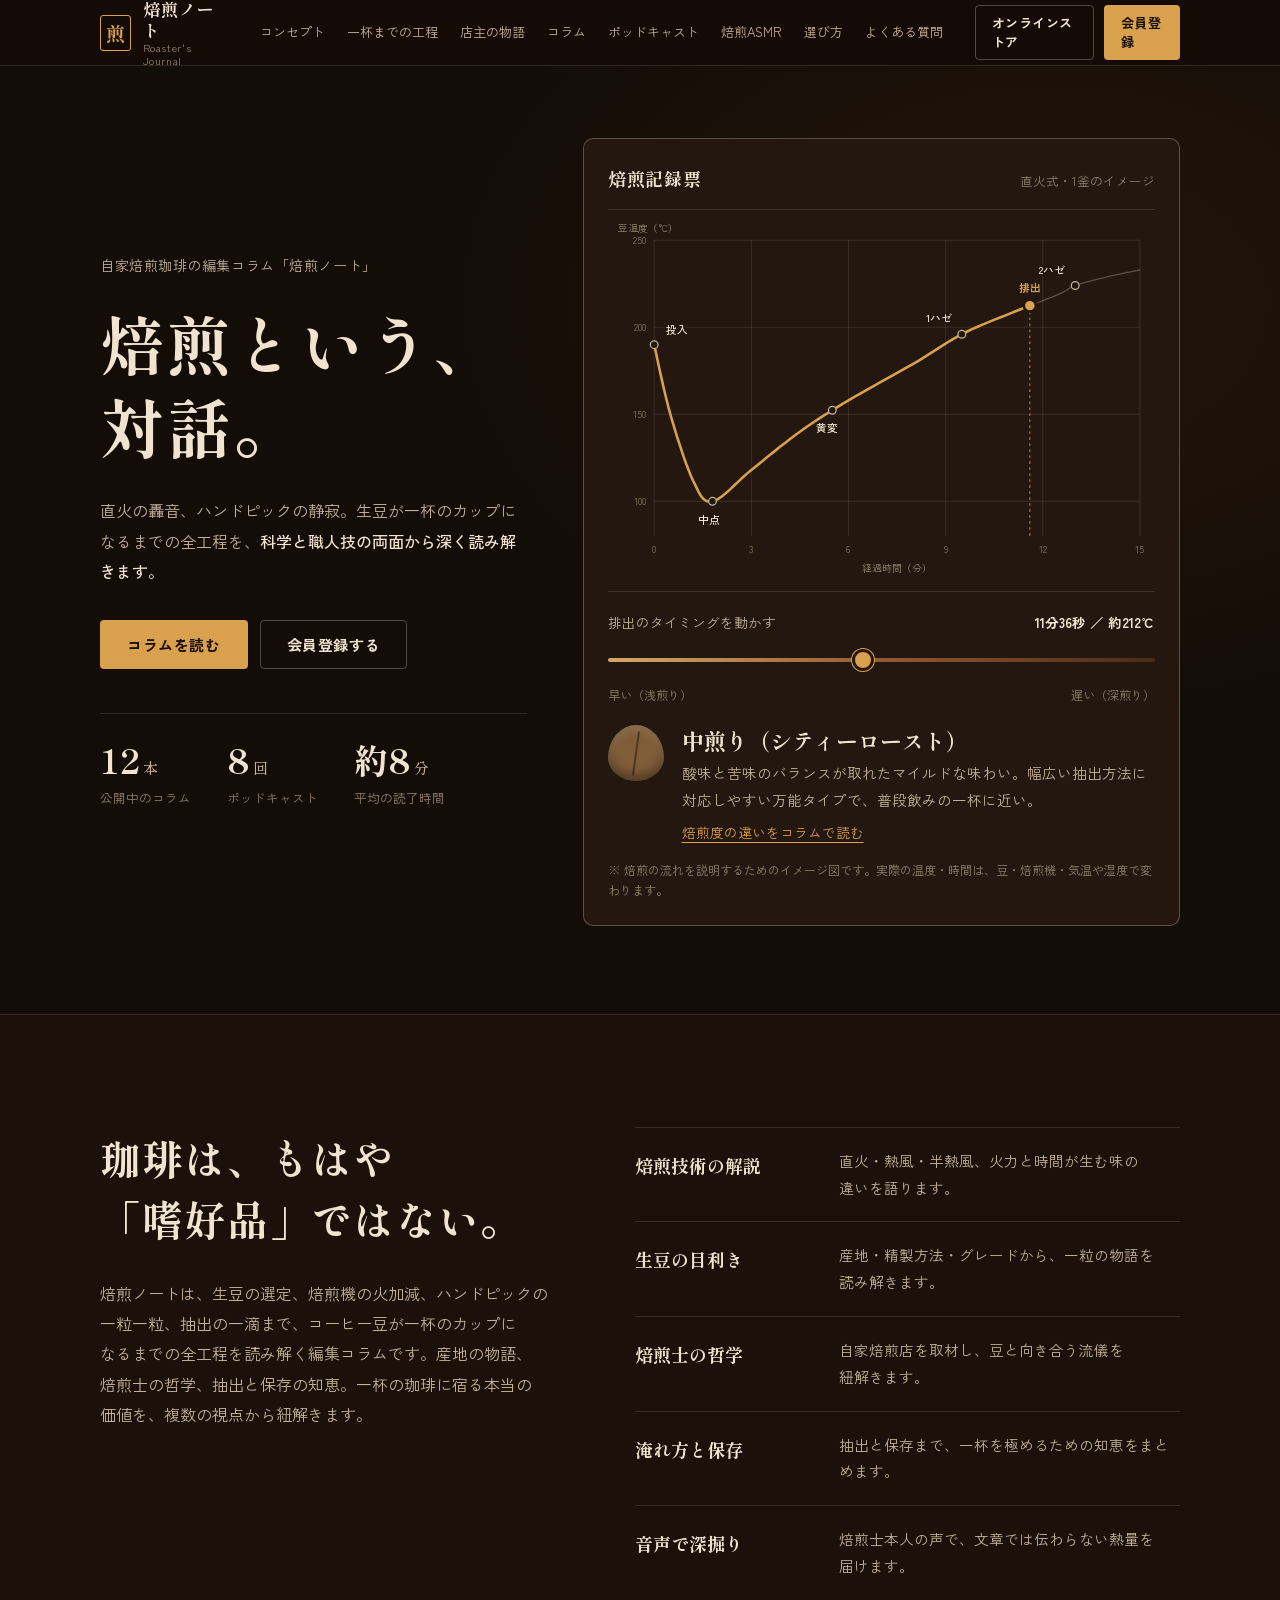
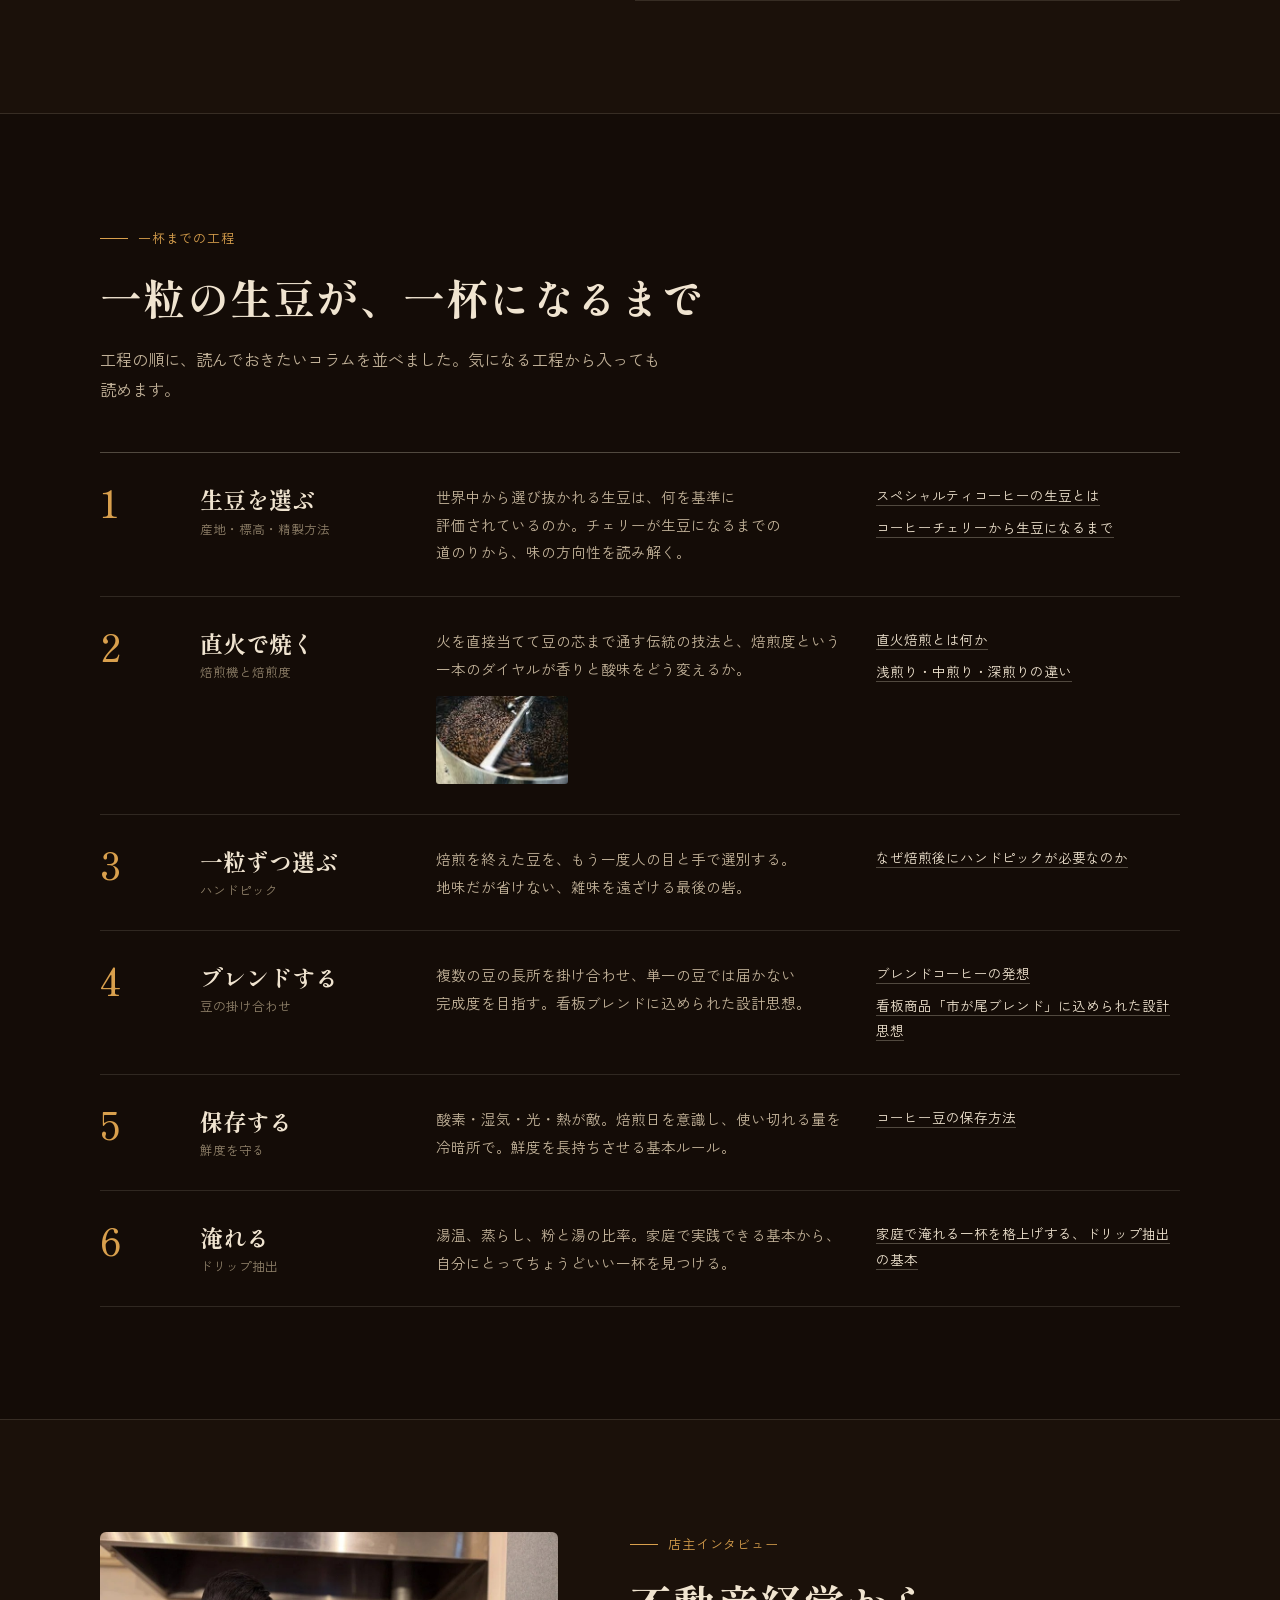
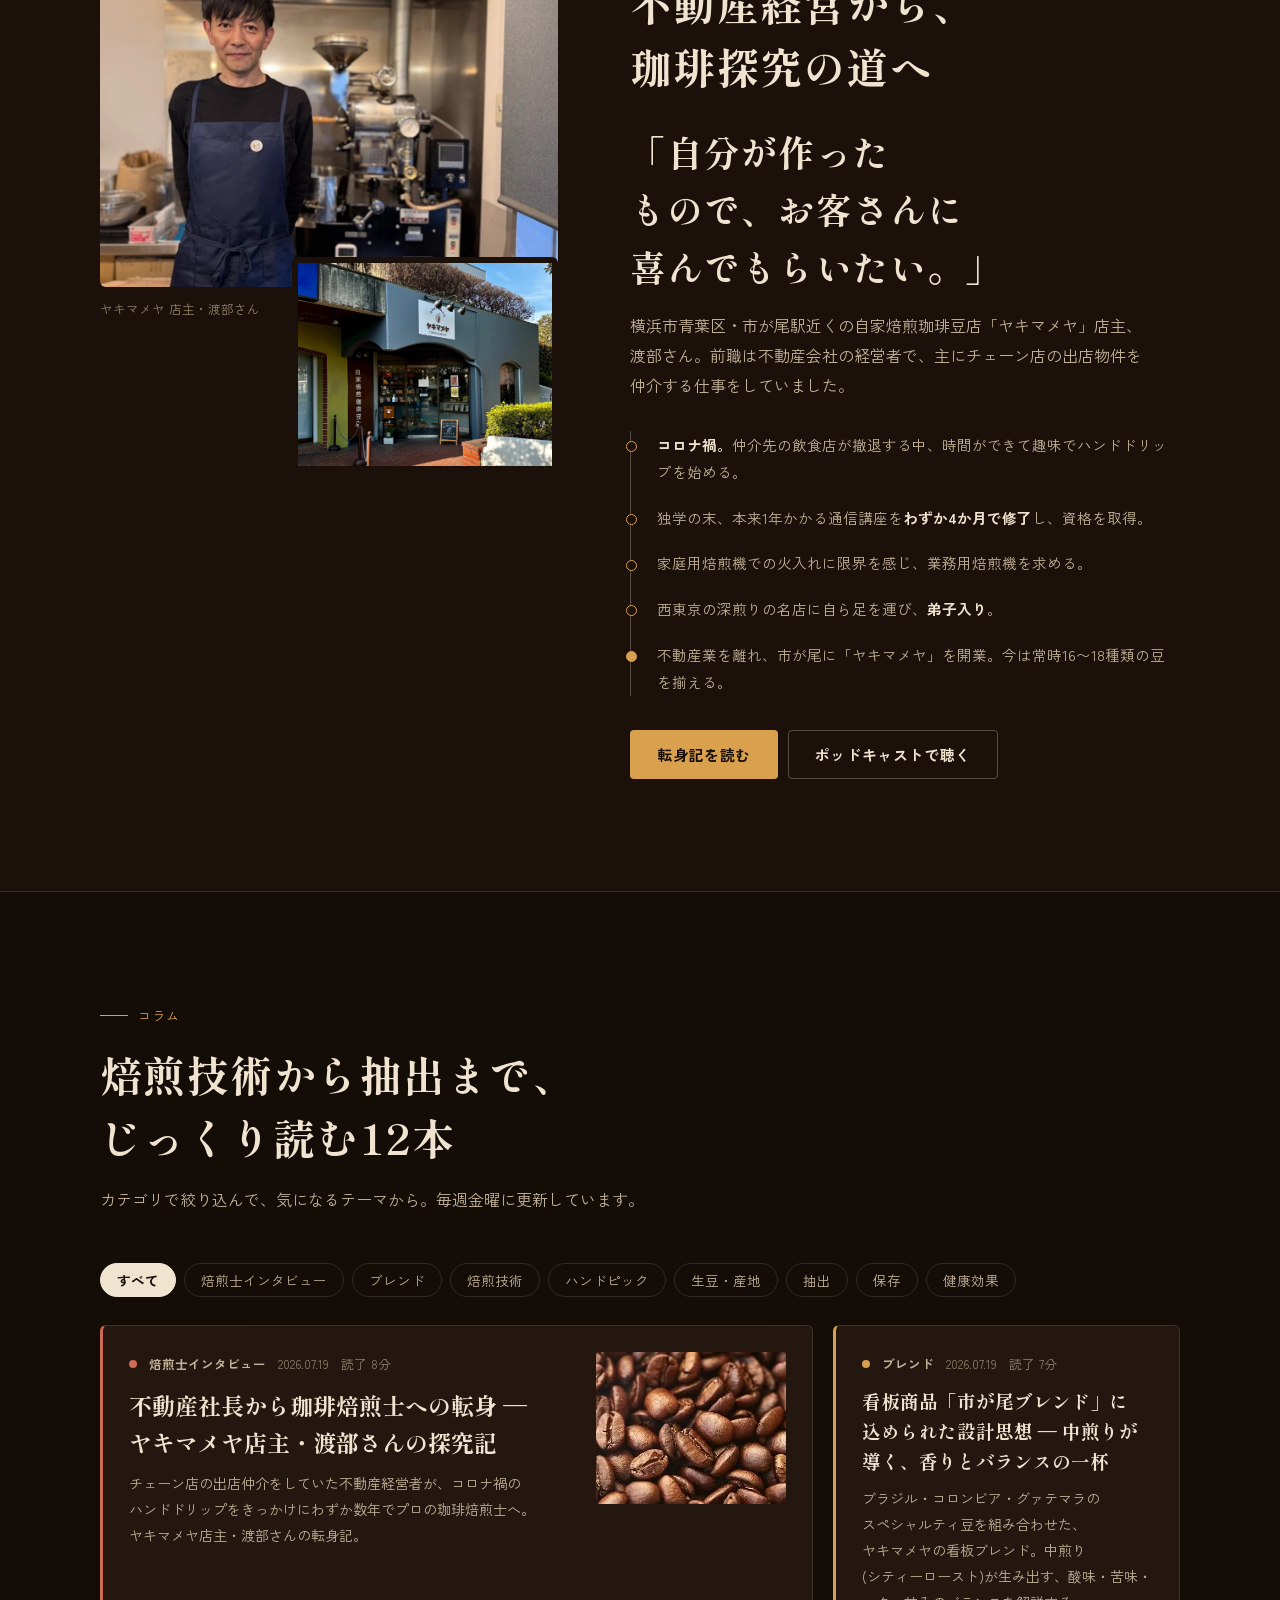
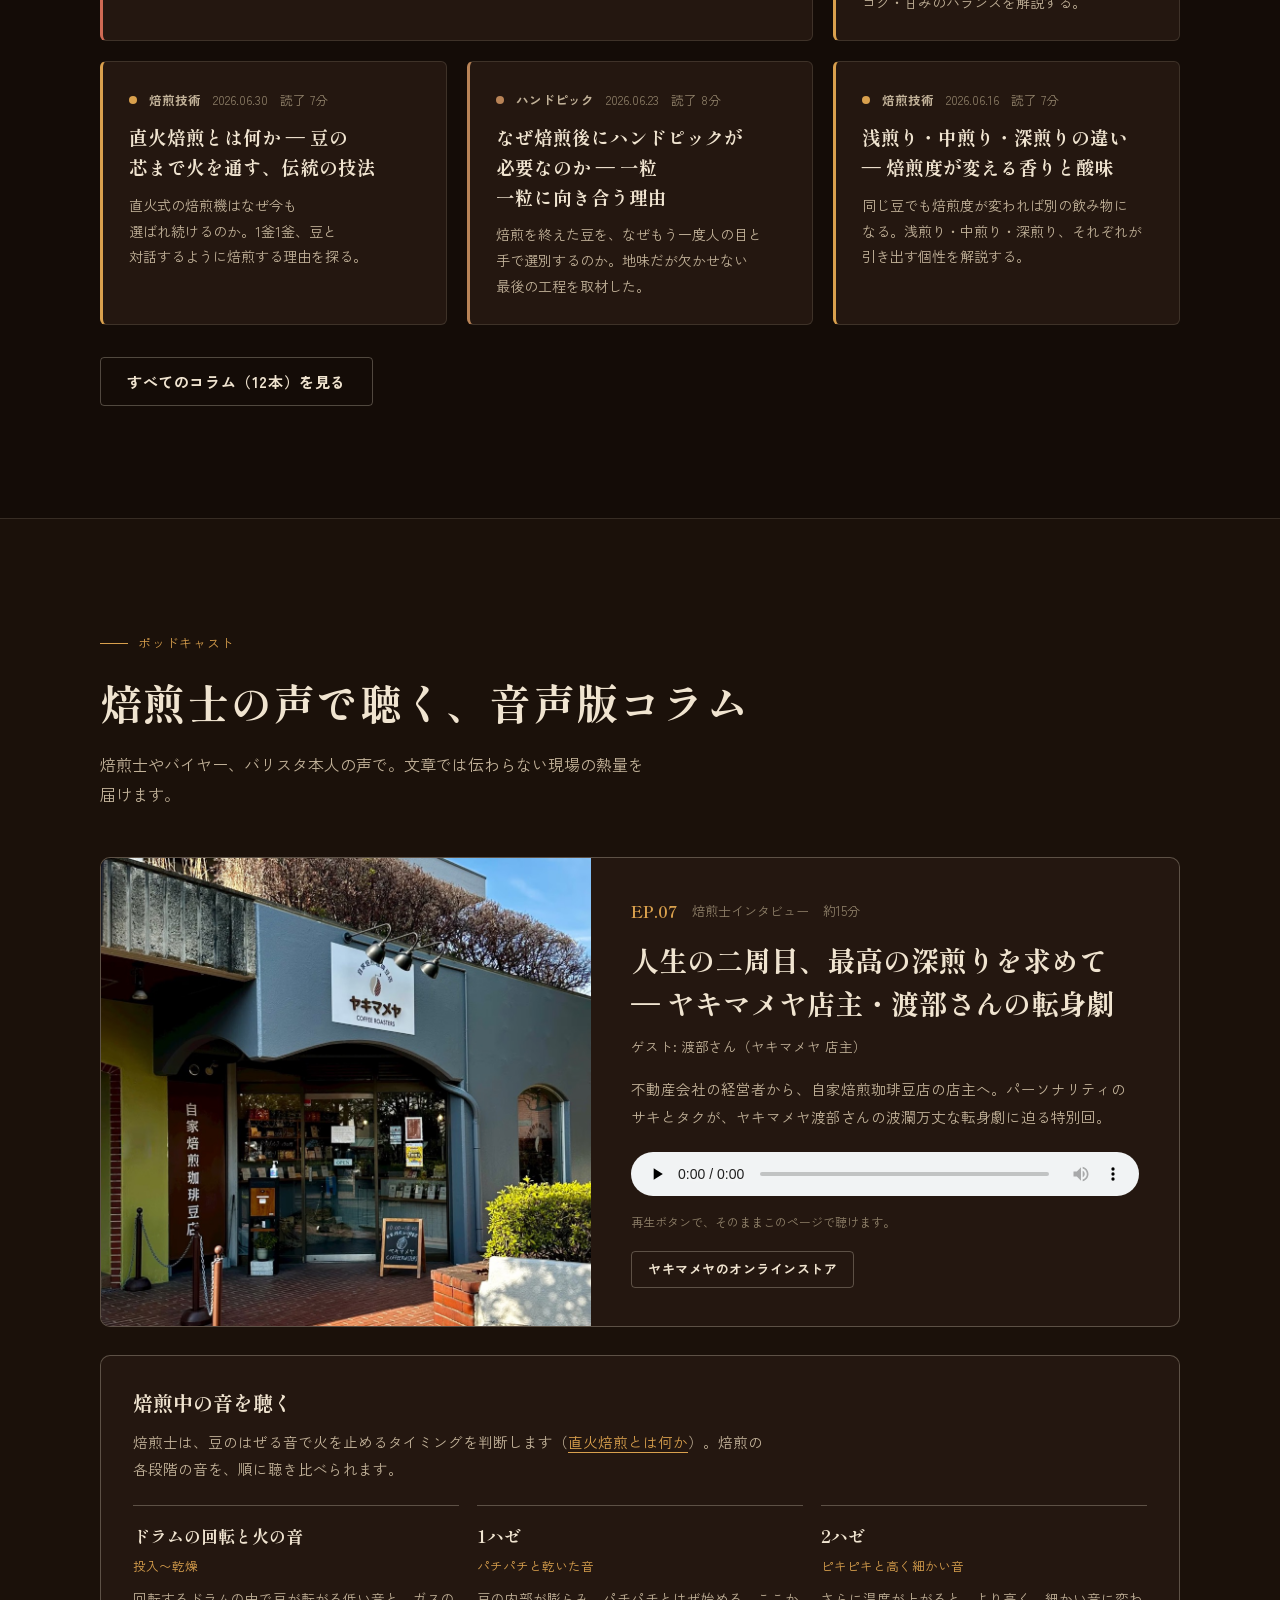
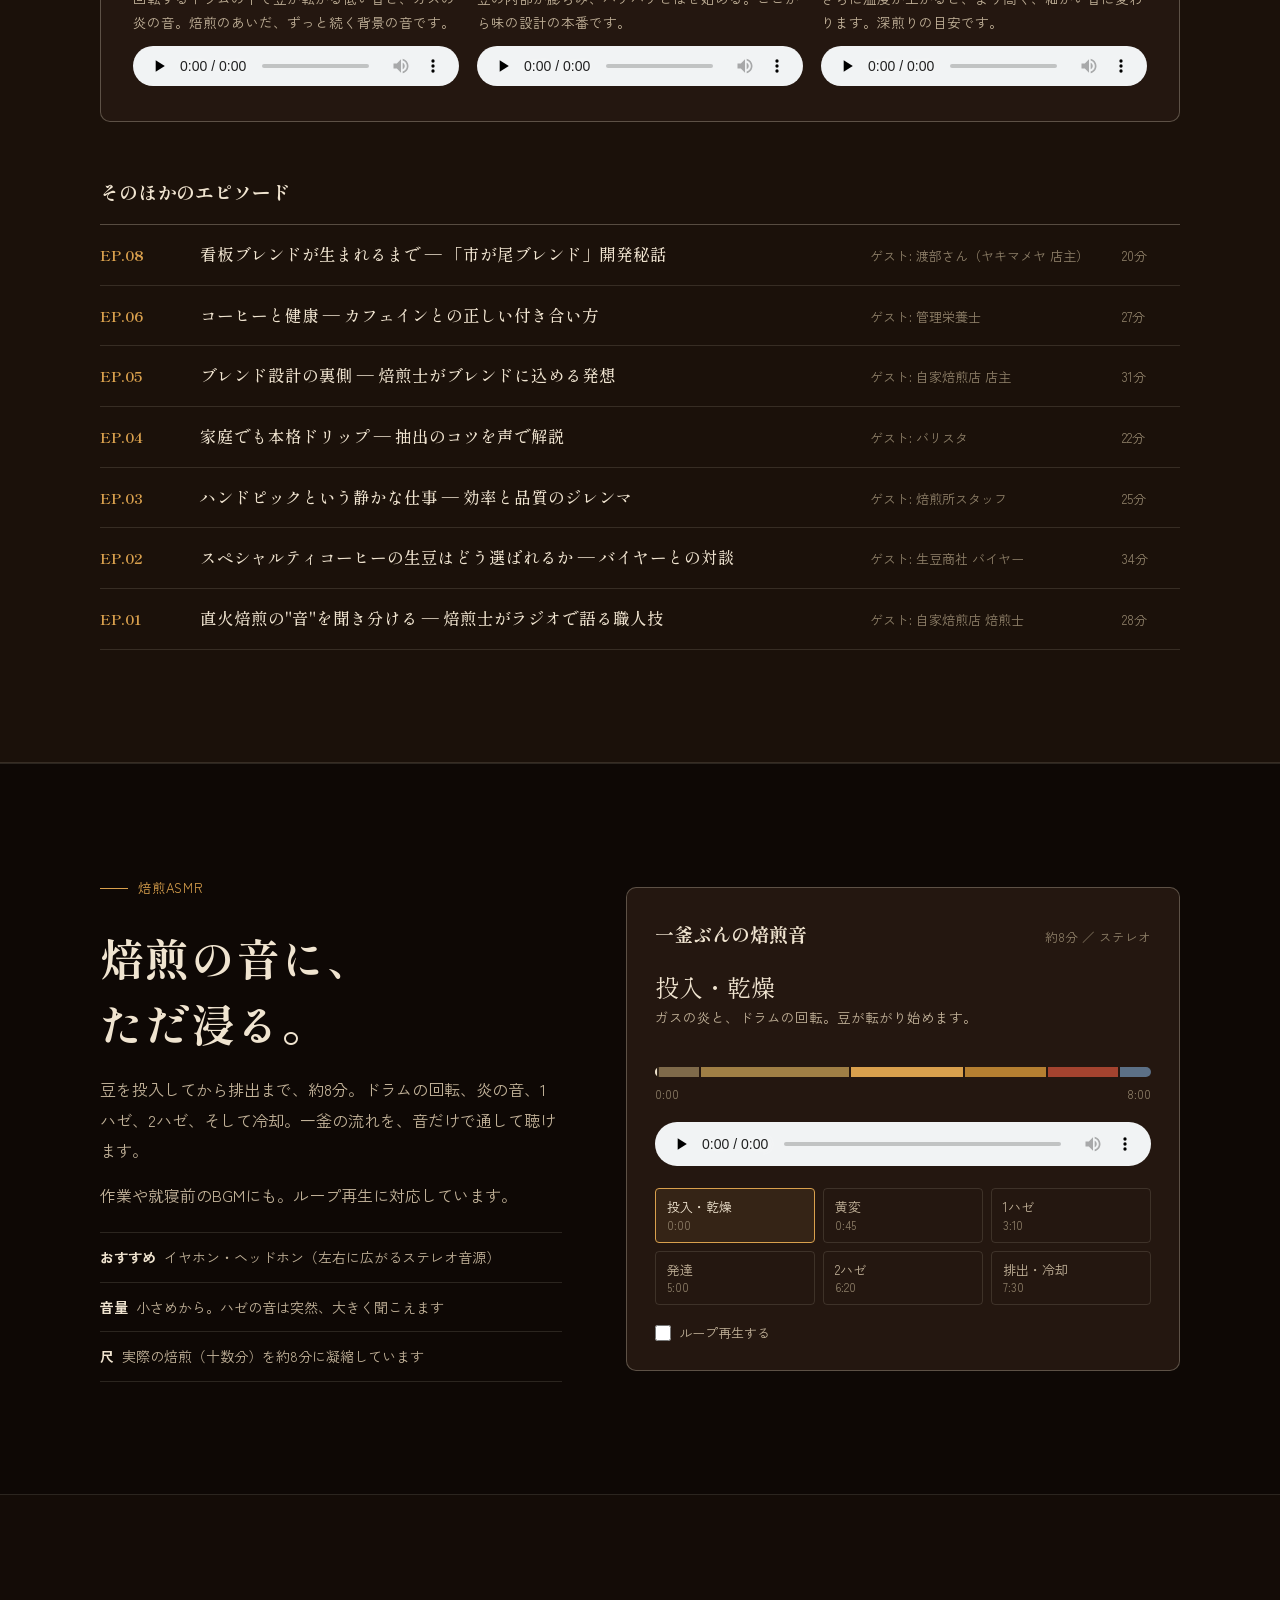
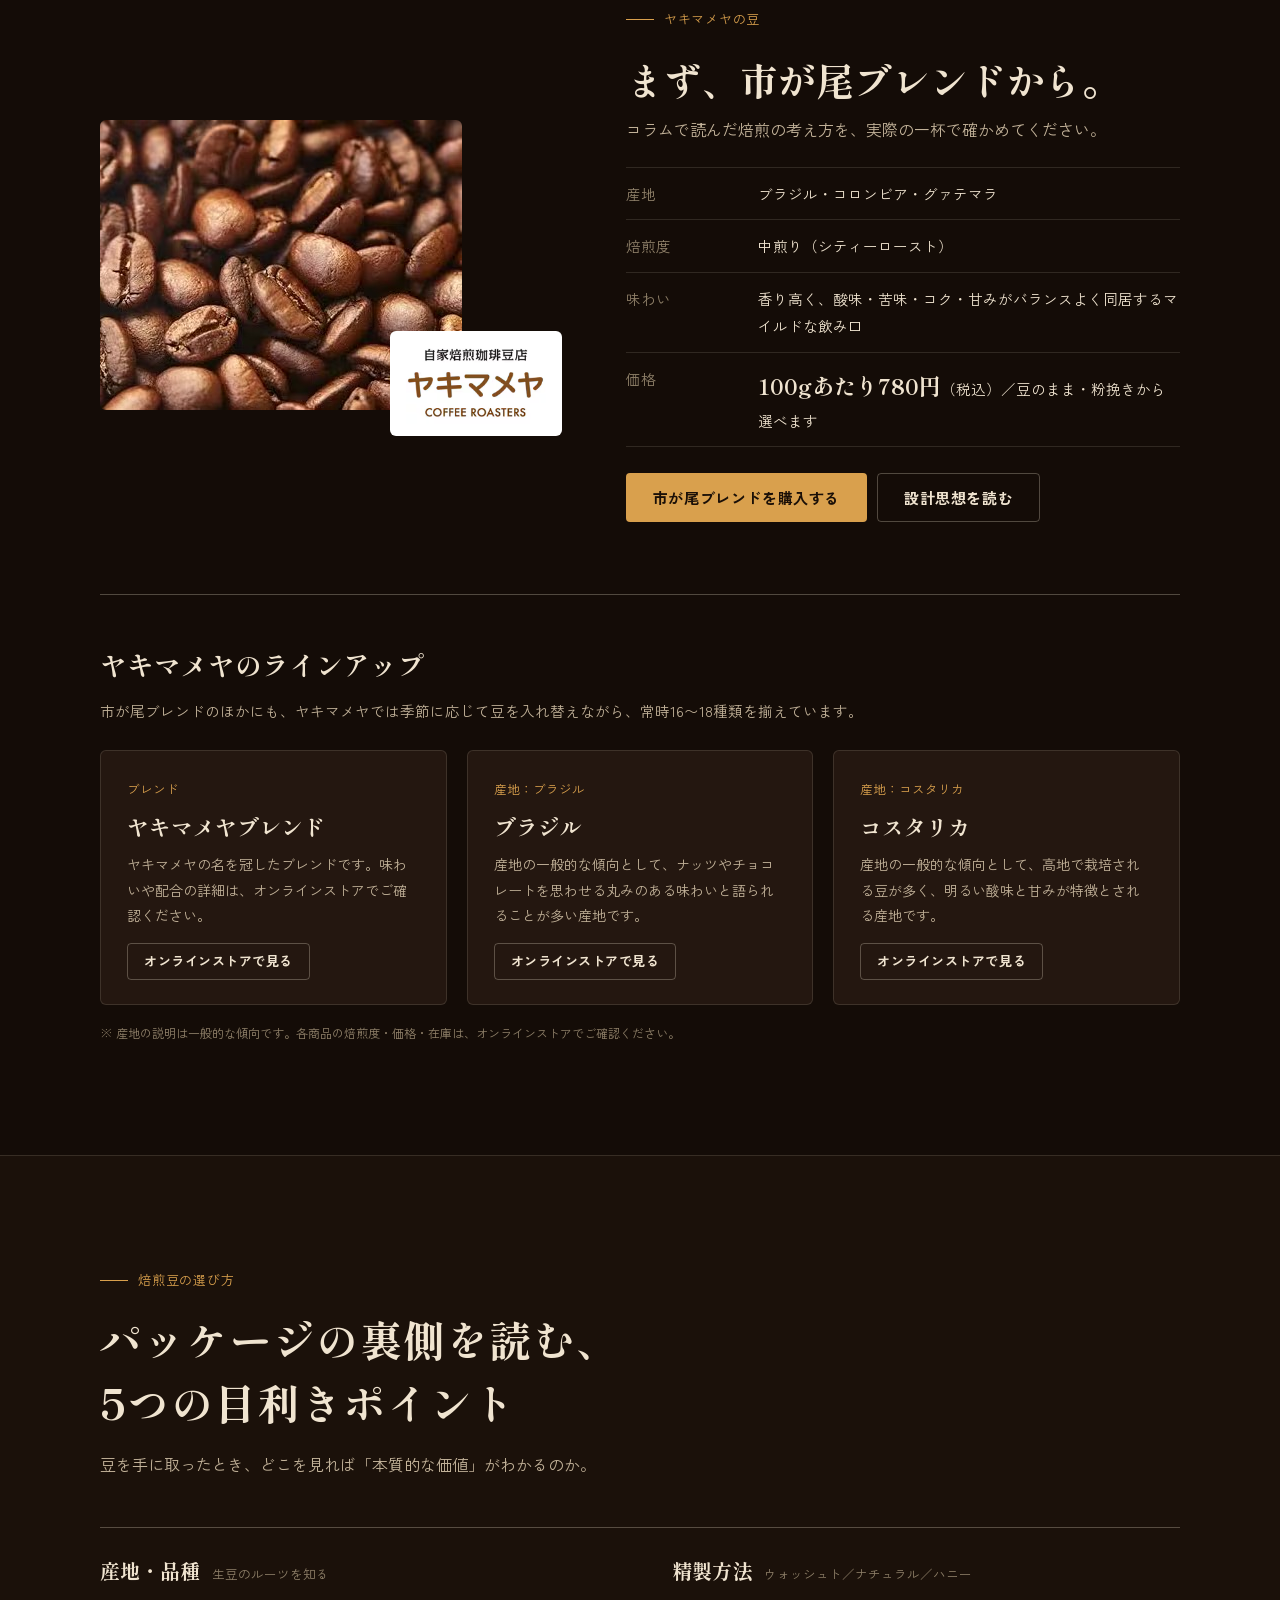
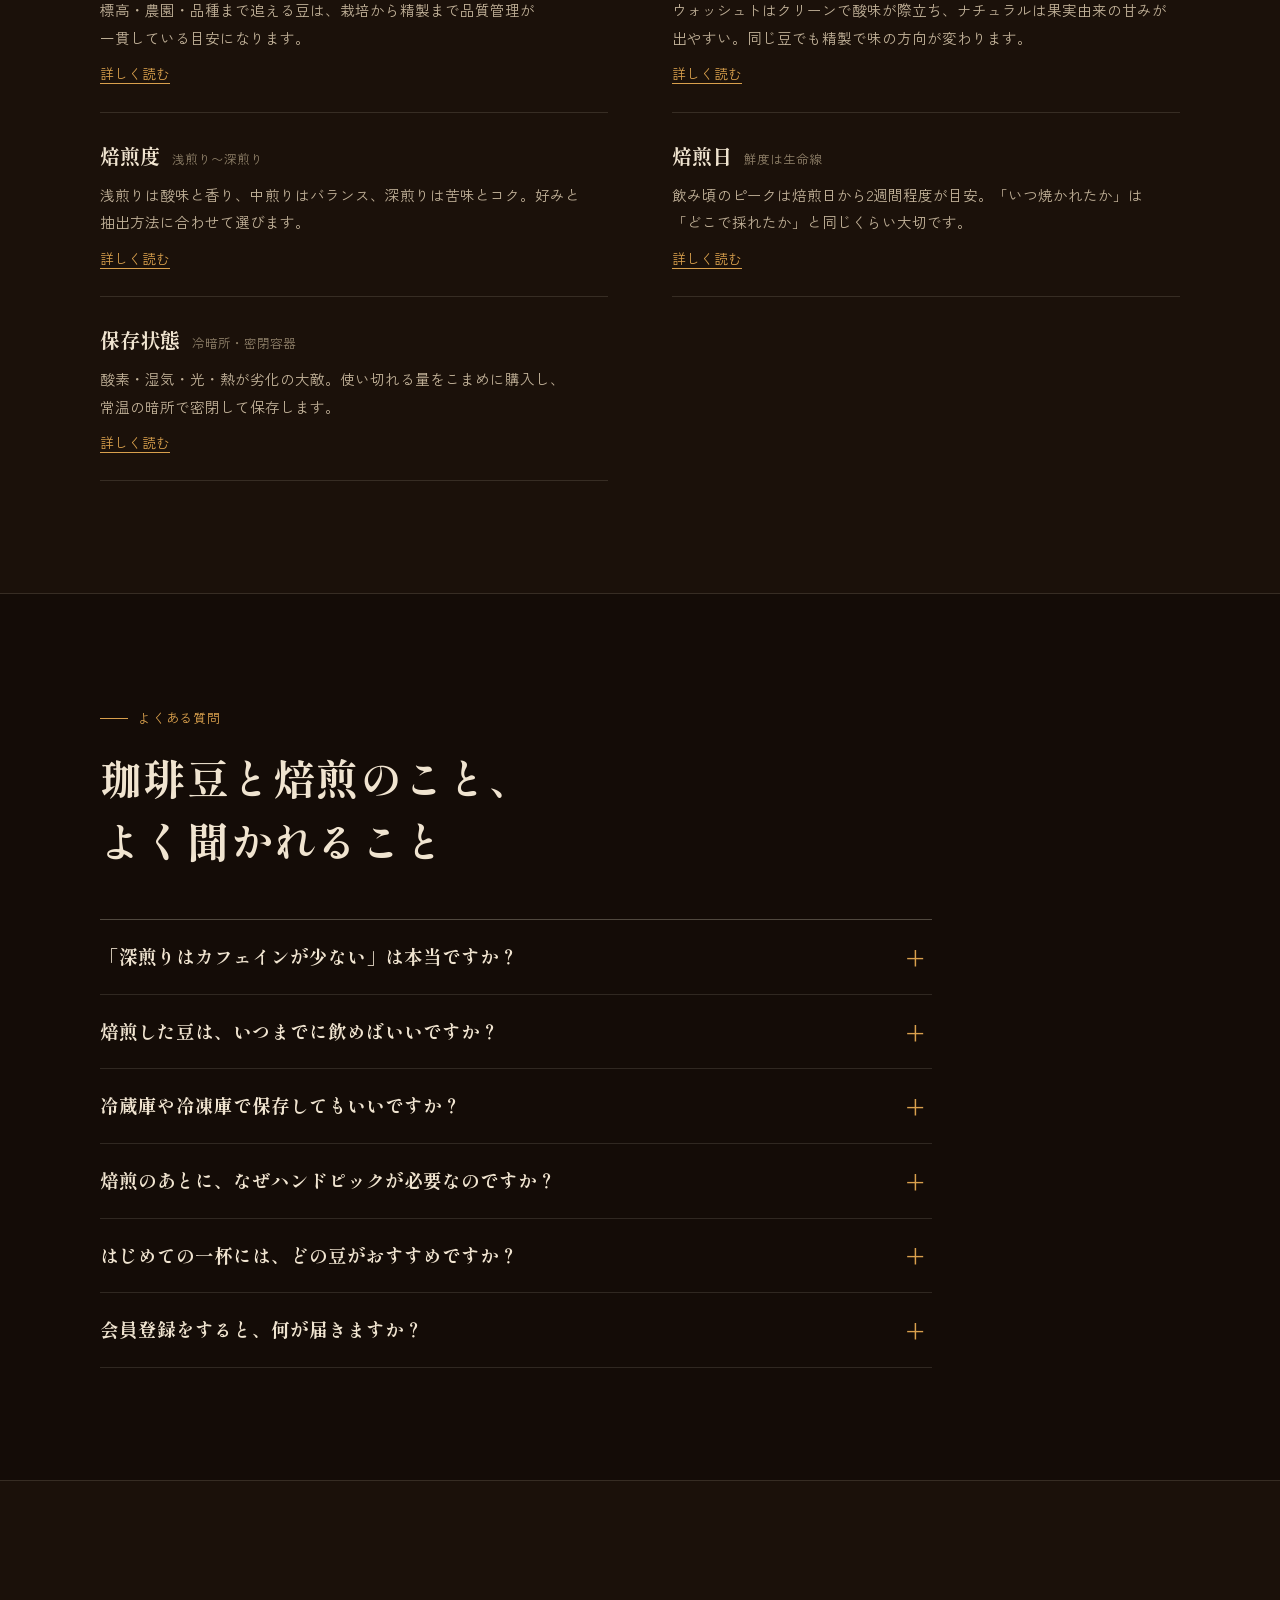
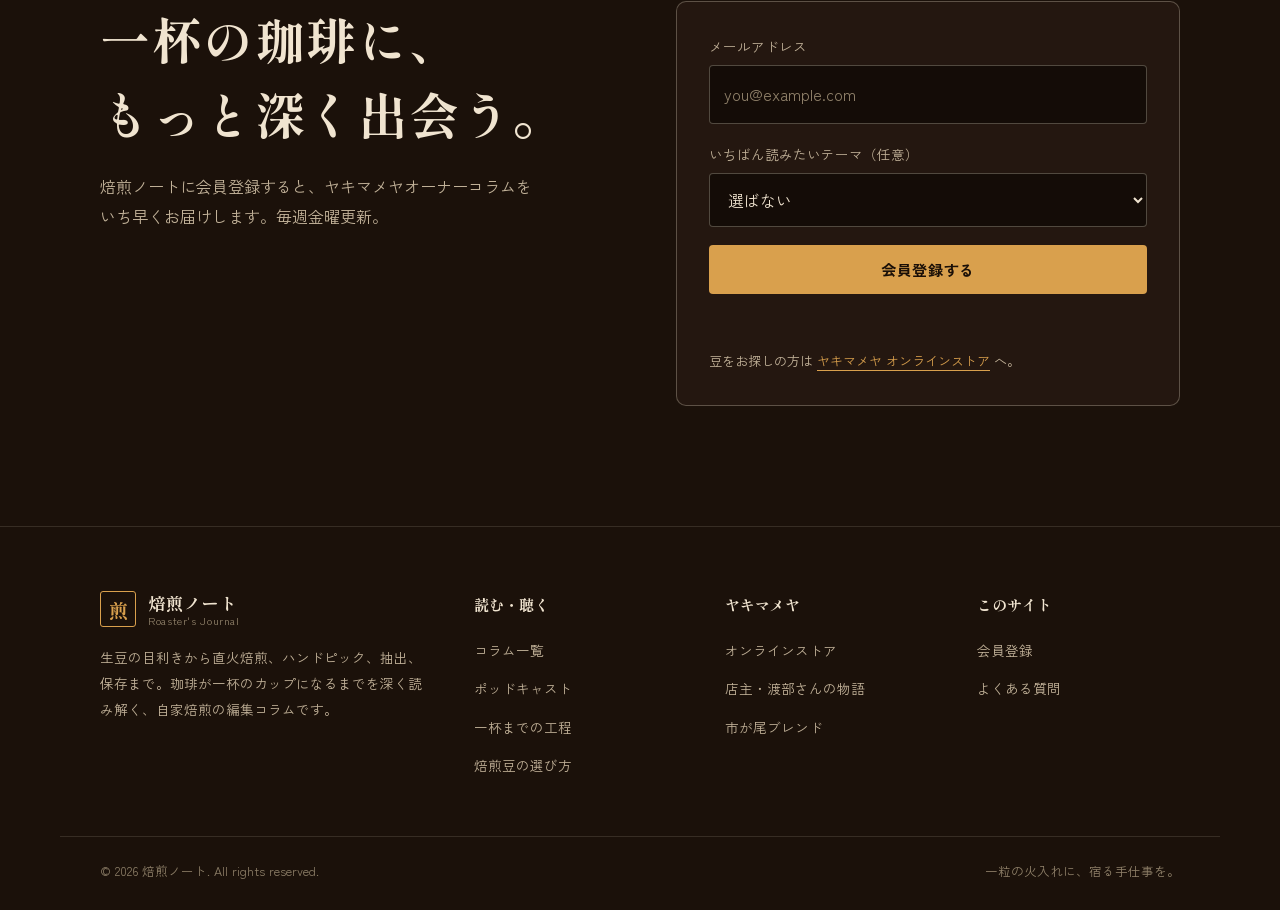
==== index.html @ f07b71a3 "Add files via upload" ====
<!DOCTYPE html>
<html lang="ja">
<head>
<meta charset="UTF-8">
<meta name="viewport" content="width=device-width, initial-scale=1.0">
<title>焙煎ノート | 珈琲焙煎の編集コラム ― 生豆から一杯まで、深く読み解く</title>
<meta name="description" content="生豆の目利き、直火焙煎、ハンドピック、抽出、保存まで。珈琲が一杯のカップになるまでを深く読み解く、自家焙煎の編集コラム「焙煎ノート」。コラム12本とポッドキャストを公開中。">
<link rel="canonical" href="https://YOUR-DOMAIN.example/">
<meta property="og:type" content="website">
<meta property="og:title" content="焙煎ノート | 珈琲焙煎の編集コラム">
<meta property="og:description" content="生豆の目利きから直火焙煎、ハンドピック、抽出、保存まで。一杯のカップになるまでを深く読み解く編集コラム。">
<meta property="og:url" content="https://YOUR-DOMAIN.example/">
<meta property="og:site_name" content="焙煎ノート">
<meta property="og:image" content="https://YOUR-DOMAIN.example/images/storefront.jpg">
<meta name="twitter:card" content="summary_large_image">
<meta name="theme-color" content="#140c07">
<link rel="preconnect" href="https://fonts.googleapis.com"><link rel="preconnect" href="https://fonts.gstatic.com" crossorigin><link href="https://fonts.googleapis.com/css2?family=Shippori+Mincho+B1:wght@500;700&family=Zen+Kaku+Gothic+New:wght@400;500;700&display=swap" rel="stylesheet">
<link rel="stylesheet" href="assets/base.css">
<style>
section{position:relative}
.sec{padding:112px 0}
.sec--alt{background:var(--bg2);border-top:1px solid var(--line);border-bottom:1px solid var(--line)}

/* HERO */
#hero{padding:calc(var(--hd) + 72px) 0 88px;background:radial-gradient(ellipse 70% 60% at 82% 30%,rgba(217,160,77,.07),transparent 70%)}
.hero__grid{display:grid;grid-template-columns:minmax(0,5fr) minmax(0,7fr);gap:56px;align-items:center}
.hero__pre{font-size:14px;color:var(--ink2);margin-bottom:22px;letter-spacing:.04em}
.hero__h1{font-family:var(--serif);font-weight:700;font-size:clamp(38px,5vw,66px);line-height:1.3;letter-spacing:.04em;margin-bottom:28px;white-space:nowrap}
.hero__sub{color:var(--ink2);max-width:27em;margin-bottom:34px}
.hero__sub strong{color:var(--ink);font-weight:500}
.hero__act{display:flex;flex-wrap:wrap;gap:12px;margin-bottom:44px}
.hero__stats{display:flex;gap:36px;padding-top:26px;border-top:1px solid var(--line)}
.stat b{display:block;font-family:var(--serif);font-size:34px;line-height:1.2;font-weight:700}
.stat b i{font-style:normal;font-size:15px;font-weight:500;margin-left:3px;color:var(--ink2)}
.stat span{font-size:12.5px;color:var(--ink3)}

/* 焙煎記録票 */
.log{background:var(--panel);border:1px solid var(--line2);border-radius:10px;padding:22px 24px 24px}
.log__hd{display:flex;justify-content:space-between;align-items:baseline;gap:12px;padding-bottom:14px;margin-bottom:8px;border-bottom:1px solid var(--line)}
.log__hd h2{font-family:var(--serif);font-size:18px;font-weight:700;letter-spacing:.05em}
.log__hd span{font-size:12.5px;color:var(--ink3)}
.log svg{width:100%;height:auto;display:block;overflow:visible}
.log .gl{stroke:var(--line);stroke-width:1}
.log .ax{fill:var(--ink3);font-size:11.5px;font-family:var(--sans)}
.log .axt{fill:var(--ink3);font-size:11.5px;font-family:var(--sans)}
.log .curve-bg{fill:none;stroke:var(--line2);stroke-width:1.5;stroke-linecap:round;stroke-linejoin:round}
.log .curve{fill:none;stroke:var(--gold);stroke-width:3;stroke-linecap:round;stroke-linejoin:round}
.log .ev circle{fill:var(--panel);stroke:var(--ink2);stroke-width:1.5}
.log .ev text{fill:var(--ink);font-size:12.5px;font-family:var(--sans);font-weight:500;paint-order:stroke;stroke:var(--panel);stroke-width:4px;stroke-linejoin:round}
.log .drop line{stroke:var(--gold);stroke-width:1;stroke-dasharray:3 4}
.log .drop circle{fill:var(--gold);stroke:var(--panel);stroke-width:3}
.log .drop text{fill:var(--gold);font-size:12.5px;font-weight:700;font-family:var(--sans);paint-order:stroke;stroke:var(--panel);stroke-width:4px}
.ctl{margin-top:14px;padding-top:18px;border-top:1px solid var(--line)}
.ctl label{display:flex;justify-content:space-between;font-size:13.5px;margin-bottom:10px;color:var(--ink2)}
.ctl label b{color:var(--ink);font-weight:700}
.ctl input[type=range]{width:100%;height:28px;background:transparent;-webkit-appearance:none;appearance:none;cursor:pointer}
.ctl input[type=range]::-webkit-slider-runnable-track{height:4px;border-radius:4px;background:linear-gradient(90deg,#d3a869,#8a5530 55%,#4a2b18)}
.ctl input[type=range]::-moz-range-track{height:4px;border-radius:4px;background:linear-gradient(90deg,#d3a869,#8a5530 55%,#4a2b18)}
.ctl input[type=range]::-webkit-slider-thumb{-webkit-appearance:none;width:22px;height:22px;border-radius:50%;background:var(--gold);border:3px solid var(--panel);margin-top:-9px;box-shadow:0 0 0 1px var(--gold)}
.ctl input[type=range]::-moz-range-thumb{width:16px;height:16px;border-radius:50%;background:var(--gold);border:3px solid var(--panel);box-shadow:0 0 0 1px var(--gold)}
.ctl__ends{display:flex;justify-content:space-between;font-size:12px;color:var(--ink3);margin-top:2px}
.read{display:grid;grid-template-columns:56px 1fr;gap:18px;align-items:start;margin-top:18px}
.bean{width:56px;height:56px;border-radius:50% 50% 50% 50%/58% 58% 42% 42%;background:#8a5a30;position:relative;box-shadow:inset 0 -6px 10px rgba(0,0,0,.35),inset 0 5px 8px rgba(255,255,255,.12);transition:background .15s}
.bean::after{content:'';position:absolute;left:50%;top:10%;bottom:10%;width:2px;margin-left:-1px;background:rgba(0,0,0,.4);border-radius:2px;transform:rotate(8deg)}
.read h3{font-family:var(--serif);font-size:22px;line-height:1.4;margin-bottom:4px}
.read p{font-size:14.5px;color:var(--ink2);line-height:1.85}
.read a{display:inline-block;margin-top:6px;font-size:13.5px;color:var(--gold);text-underline-offset:4px}
.log__note{margin-top:14px;font-size:12px;color:var(--ink3);line-height:1.7}

/* CONCEPT */
.con{display:grid;grid-template-columns:5fr 6fr;gap:80px;align-items:start}
.con__q{font-family:var(--serif);font-weight:700;font-size:clamp(28px,3.2vw,42px);line-height:1.5;letter-spacing:.03em;margin-bottom:28px}
.con__b{color:var(--ink2);max-width:33em}
.plist{list-style:none;border-top:1px solid var(--line)}
.plist li{display:grid;grid-template-columns:11.5em 1fr;gap:20px;padding:20px 0;border-bottom:1px solid var(--line)}
.plist b{font-family:var(--serif);font-size:18px;font-weight:700}
.plist span{color:var(--ink2);font-size:14.5px;line-height:1.85}

/* JOURNEY */
.jr{list-style:none;border-top:1px solid var(--line2)}
.jr__row{display:grid;grid-template-columns:72px 13em 1fr 19em;gap:28px;align-items:start;padding:30px 0;border-bottom:1px solid var(--line)}
.jr__no{font-family:var(--serif);font-size:38px;line-height:1;color:var(--gold);font-weight:500}
.jr__t{font-family:var(--serif);font-size:23px;font-weight:700;line-height:1.4}
.jr__t small{display:block;font-family:var(--sans);font-size:12.5px;color:var(--ink3);font-weight:400;margin-top:4px}
.jr__d{color:var(--ink2);font-size:14.5px;max-width:34em}
.jr__links{display:flex;flex-direction:column;gap:6px;align-items:flex-start}
.jr__links a{font-size:13.5px;color:var(--ink);text-underline-offset:4px;text-decoration-color:var(--line2)}
.jr__links a:hover{color:var(--gold);text-decoration-color:var(--gold)}
.jr__thumb{width:132px;height:auto;border-radius:3px;margin-top:14px}

/* STORY */
.st{display:grid;grid-template-columns:5fr 6fr;gap:72px;align-items:start}
.st__ph{position:relative}
.st__ph img.p1{width:100%;border-radius:6px}
.st__ph .cap{font-size:12.5px;color:var(--ink3);margin-top:10px}
.st__ph img.p2{width:58%;border-radius:6px;margin:-64px 0 0 auto;position:relative;border:6px solid var(--bg2)}
.st__q{font-family:var(--serif);font-weight:700;font-size:clamp(25px,3vw,36px);line-height:1.6;margin-bottom:26px;letter-spacing:.03em}
.st__t p{color:var(--ink2);max-width:34em;margin-bottom:14px}
.st__t p.st__q{color:var(--ink);max-width:none}
.tl{list-style:none;margin:30px 0 34px;border-left:1px solid var(--line2);padding-left:26px}
.tl li{position:relative;padding:0 0 18px;font-size:14.5px;color:var(--ink2)}
.tl li::before{content:'';position:absolute;left:-31px;top:.7em;width:9px;height:9px;border-radius:50%;background:var(--bg2);border:1.5px solid var(--gold)}
.tl li:last-child{padding-bottom:0}
.tl li:last-child::before{background:var(--gold)}
.tl b{color:var(--ink);font-weight:700}
.st__act{display:flex;flex-wrap:wrap;gap:10px}

/* COLUMNS */
.more{display:flex;gap:12px;flex-wrap:wrap;margin-top:32px}

/* PODCAST */
.pf{display:grid;grid-template-columns:5fr 6fr;gap:0;background:var(--panel);border:1px solid var(--line2);border-radius:10px;overflow:hidden}
.pf__img{position:relative;min-height:340px}
.pf__img img{position:absolute;inset:0;width:100%;height:100%;object-fit:cover}
.pf__b{padding:38px 40px}
.pf__meta{display:flex;flex-wrap:wrap;gap:4px 14px;align-items:center;font-size:13px;color:var(--ink3);margin-bottom:12px}
.pf__meta b{color:var(--gold);font-family:var(--serif);font-size:16px}
.pf h3{font-family:var(--serif);font-size:clamp(21px,2.4vw,28px);line-height:1.55;margin-bottom:8px}
.pf__g{font-size:13.5px;color:var(--ink2);margin-bottom:16px}
.pf p.d{font-size:14.5px;color:var(--ink2);margin-bottom:22px}
.pf audio{width:100%;height:44px;margin-bottom:6px;accent-color:var(--gold)}
.pf__cap{font-size:12px;color:var(--ink3);margin-bottom:18px}
.pl{list-style:none;margin-top:44px;border-top:1px solid var(--line2)}
.pl li{display:grid;grid-template-columns:5.5em 1fr 16em 4em;gap:20px;align-items:baseline;padding:16px 0;border-bottom:1px solid var(--line);font-size:14.5px}
.pl .n{font-family:var(--serif);color:var(--gold);font-weight:700}
.pl .t{font-family:var(--serif);font-size:16.5px;font-weight:500;line-height:1.6}
.pl .g,.pl .m{color:var(--ink3);font-size:13px}
.snd{margin-top:28px;background:var(--panel);border:1px solid var(--line2);border-radius:10px;padding:28px 32px 26px}
.snd h3{font-family:var(--serif);font-size:20px;margin-bottom:6px}
.snd__lead{font-size:14.5px;color:var(--ink2);margin-bottom:22px;max-width:44em}
.snd__grid{display:grid;grid-template-columns:repeat(3,1fr);gap:18px}
.snd__i{border-top:1px solid var(--line2);padding-top:14px}
.snd__i b{display:block;font-family:var(--serif);font-size:17px;margin-bottom:2px}
.snd__i small{display:block;color:var(--gold);font-size:12.5px;margin-bottom:8px}
.snd__i p{font-size:13.5px;color:var(--ink2);line-height:1.8;margin-bottom:12px}
.snd audio{width:100%;height:40px;accent-color:var(--gold)}
.snd__note{margin-top:18px;font-size:12px;color:var(--ink3);line-height:1.7}
.pl__h{font-family:var(--serif);font-size:19px;font-weight:700;margin:52px 0 14px}

/* ASMR */
#asmr{background:#0e0805;border-top:1px solid var(--line);border-bottom:1px solid var(--line)}
.am{display:grid;grid-template-columns:5fr 6fr;gap:64px;align-items:center}
.am h2{font-family:var(--serif);font-weight:700;font-size:clamp(28px,3.6vw,44px);line-height:1.5;letter-spacing:.03em;margin-bottom:18px}
.am__t p{color:var(--ink2);max-width:30em;margin-bottom:14px}
.am__tips{list-style:none;margin-top:22px;border-top:1px solid var(--line)}
.am__tips li{padding:11px 0;border-bottom:1px solid var(--line);font-size:14px;color:var(--ink2)}
.am__tips b{color:var(--ink);font-weight:700;margin-right:.6em}
.ap{background:var(--panel);border:1px solid var(--line2);border-radius:10px;padding:28px 28px 24px}
.ap__hd{display:flex;justify-content:space-between;align-items:baseline;gap:12px;margin-bottom:18px}
.ap__hd b{font-family:var(--serif);font-size:19px}
.ap__hd span{font-size:12.5px;color:var(--ink3)}
.ap__now{font-family:var(--serif);font-size:24px;line-height:1.4;margin-bottom:2px}
.ap__sub{font-size:13.5px;color:var(--ink2);min-height:3.4em;margin-bottom:16px}
.ap__bar{position:relative;display:flex;height:10px;border-radius:5px;overflow:hidden;margin-bottom:6px;cursor:pointer;background:var(--bg)}
.ap__bar i{display:block;height:100%;border-right:2px solid var(--panel)}
.ap__bar i:last-of-type{border-right:0}
.ap__head{position:absolute;top:-3px;bottom:-3px;width:3px;background:var(--ink);border-radius:2px;left:0;pointer-events:none;box-shadow:0 0 0 2px rgba(20,12,7,.7)}
.ap__time{display:flex;justify-content:space-between;font-size:12px;color:var(--ink3);margin-bottom:16px}
.ap audio{width:100%;height:44px;accent-color:var(--gold);margin-bottom:14px}
.ap__ch{display:grid;grid-template-columns:repeat(3,1fr);gap:8px}
.ap__ch button{font-family:var(--sans);font-size:13px;line-height:1.4;text-align:left;color:var(--ink2);background:transparent;border:1px solid var(--line);border-radius:4px;padding:9px 11px;cursor:pointer;transition:border-color .2s,color .2s,background .2s}
.ap__ch button small{display:block;color:var(--ink3);font-size:11.5px}
.ap__ch button:hover{border-color:var(--line2);color:var(--ink)}
.ap__ch button[aria-current="true"]{border-color:var(--gold);color:var(--ink);background:rgba(217,160,77,.09)}
.ap__ft{display:flex;justify-content:space-between;align-items:center;gap:12px;flex-wrap:wrap;margin-top:16px;font-size:13px;color:var(--ink2)}
.ap__ft label{display:flex;align-items:center;gap:8px;cursor:pointer}
.ap__ft input{accent-color:var(--gold);width:16px;height:16px}
.ap__note{margin-top:14px;font-size:12px;color:var(--ink3);line-height:1.7}

/* SHOP */
.shop{display:grid;grid-template-columns:5fr 6fr;gap:64px;align-items:center}
.shop__ph{position:relative}
.shop__ph img.b{width:100%;max-width:362px;border-radius:6px}
.shop__logo{position:absolute;right:0;bottom:-26px;background:#fff;border-radius:6px;padding:10px 16px;width:172px}
.shop__logo img{width:100%}
.shop h3{font-family:var(--serif);font-size:clamp(26px,3.2vw,38px);line-height:1.5;margin-bottom:6px}
.shop .sub{color:var(--ink2);margin-bottom:22px}
.spec{border-top:1px solid var(--line);margin-bottom:26px}
.spec div{display:grid;grid-template-columns:8em 1fr;gap:16px;padding:12px 0;border-bottom:1px solid var(--line);font-size:14.5px}
.spec dt{color:var(--ink3)}
.spec dd b{font-family:var(--serif);font-size:22px}
.shop__act{display:flex;flex-wrap:wrap;gap:10px}

.lu{margin-top:72px;padding-top:44px;border-top:1px solid var(--line2)}
.lu h3{font-family:var(--serif);font-size:clamp(21px,2.5vw,27px);margin-bottom:6px}
.lu__lead{color:var(--ink2);font-size:14.5px;margin-bottom:26px}
.lu__grid{display:grid;grid-template-columns:repeat(3,1fr);gap:20px}
.lu__c{display:flex;flex-direction:column;background:var(--panel);border:1px solid var(--line);border-radius:6px;padding:26px 26px 24px}
.lu__tag{font-size:12.5px;color:var(--gold);margin-bottom:10px}
.lu__c h4{font-family:var(--serif);font-size:22px;line-height:1.4;margin-bottom:10px}
.lu__c p{font-size:14px;color:var(--ink2);line-height:1.85;margin-bottom:14px}
.lu__meta{font-size:13px;color:var(--ink);margin-bottom:14px;border-top:1px solid var(--line);padding-top:12px}
.lu__c .btn{margin-top:auto;align-self:flex-start}
.lu__note{margin-top:18px;font-size:12px;color:var(--ink3);line-height:1.7}

/* GUIDE */
.gd{display:grid;grid-template-columns:1fr 1fr;gap:0 64px;border-top:1px solid var(--line2)}
.gd__i{padding:24px 0;border-bottom:1px solid var(--line)}
.gd__i h3{font-family:var(--serif);font-size:20px;margin-bottom:6px;display:flex;align-items:baseline;gap:12px}
.gd__i h3 small{font-family:var(--sans);font-size:12.5px;color:var(--ink3);font-weight:400}
.gd__i p{font-size:14.5px;color:var(--ink2);margin-bottom:6px}
.gd__i a{font-size:13.5px;color:var(--gold);text-underline-offset:4px}

/* FAQ */
.fq{max-width:52em;border-top:1px solid var(--line2)}
.fq details{border-bottom:1px solid var(--line)}
.fq summary{list-style:none;cursor:pointer;padding:22px 44px 22px 0;font-family:var(--serif);font-size:18.5px;font-weight:700;line-height:1.6;position:relative}
.fq summary::-webkit-details-marker{display:none}
.fq summary::after{content:'+';position:absolute;right:6px;top:50%;transform:translateY(-50%);font-family:var(--sans);font-size:24px;font-weight:400;color:var(--gold);transition:transform .2s}
.fq details[open] summary::after{transform:translateY(-50%) rotate(45deg)}
.fq .a{padding:0 44px 24px 0;color:var(--ink2);font-size:15px;max-width:40em}

/* CTA */
#cta{padding:120px 0;background:var(--bg2);border-top:1px solid var(--line)}
.cta{display:grid;grid-template-columns:1fr 1fr;gap:72px;align-items:start}
.cta h2{font-family:var(--serif);font-weight:700;font-size:clamp(30px,4vw,50px);line-height:1.5;letter-spacing:.03em;margin-bottom:20px}
.cta p{color:var(--ink2);max-width:28em}
.lead{background:var(--panel);border:1px solid var(--line2);border-radius:10px;padding:32px}
.lead label{display:block;font-size:13.5px;color:var(--ink2);margin-bottom:6px}
.lead input,.lead select{width:100%;font:inherit;font-size:16px;color:var(--ink);background:var(--bg);border:1px solid var(--line2);border-radius:4px;padding:13px 14px;margin-bottom:18px}
.lead input::placeholder{color:var(--ink3)}
.lead input:focus,.lead select:focus{border-color:var(--gold);outline:none;box-shadow:0 0 0 3px rgba(217,160,77,.25)}
.lead .btn{width:100%}
.lead__st{margin-top:14px;font-size:14px;min-height:1.6em}
.lead__st.ok{color:var(--sage)}
.lead__st.ng{color:var(--wine)}
.lead__alt{margin-top:18px;font-size:13px;color:var(--ink3)}
.lead__alt a{color:var(--gold);text-underline-offset:4px}

@media(max-width:1000px){
  .hero__grid,.con,.st,.shop,.cta{grid-template-columns:1fr;gap:48px}
  .jr__row{grid-template-columns:56px 1fr;gap:10px 20px}
  .jr__d,.jr__links{grid-column:2}
  .pf{grid-template-columns:1fr}
  .pf__img{min-height:240px}
  .pl li{grid-template-columns:4.5em 1fr;gap:4px 16px}
  .pl .g,.pl .m{grid-column:2}
  .am{grid-template-columns:1fr;gap:40px}
  .lu__grid{grid-template-columns:1fr 1fr}
  .gd{grid-template-columns:1fr}
  .snd__grid{grid-template-columns:1fr}
  .st__ph img.p2{width:50%}
  .shop__logo{position:static;margin-top:18px}
}
@media(max-width:640px){
  .sec{padding:76px 0}
  #hero{padding-top:calc(var(--hd) + 44px)}
  .hero__stats{gap:22px}
  .stat b{font-size:28px}
  .log{padding:16px}
  .log .ax,.log .axt{font-size:16px}
  .log .ev text,.log .drop text{font-size:18px}
  .plist li{grid-template-columns:1fr;gap:4px}
  .pf__b{padding:26px 22px}
  .snd{padding:22px 20px}
  .lu__grid{grid-template-columns:1fr}
  .ap{padding:22px 18px}
  .ap__ch{grid-template-columns:1fr 1fr}
  .lead{padding:24px 20px}
  .fq summary{font-size:17px}
  .spec div{grid-template-columns:6em 1fr}
}
</style>
<script>document.documentElement.classList.add('js')</script>
<script type="application/ld+json">{"@context": "https://schema.org", "@type": "WebSite", "name": "焙煎ノート", "url": "https://YOUR-DOMAIN.example/", "description": "珈琲が一杯のカップになるまでを深く読み解く、自家焙煎の編集コラム。", "inLanguage": "ja"}</script>
<script type="application/ld+json">{"@context": "https://schema.org", "@type": "FAQPage", "mainEntity": [{"@type": "Question", "name": "「深煎りはカフェインが少ない」は本当ですか？", "acceptedAnswer": {"@type": "Answer", "text": "カフェイン自体は高温に強く、焙煎による分解はごくわずかとされます。豆の重量あたりでは焙煎度による差は大きくありません。ただし深煎りは豆が膨らんで軽くなるため、スプーンなど同じ体積で量ると重量は少なくなりやすく、結果として差が出ることがあります。正確に比べたいときは、重量で量るのがおすすめです。"}}, {"@type": "Question", "name": "焙煎した豆は、いつまでに飲めばいいですか？", "acceptedAnswer": {"@type": "Answer", "text": "焙煎日から2週間程度が飲み頃のピークとされることが多いですが、焙煎度や豆の種類によって幅があります。「いつ焼かれた豆か」を意識することが、一杯の質を左右します。"}}, {"@type": "Question", "name": "冷蔵庫や冷凍庫で保存してもいいですか？", "acceptedAnswer": {"@type": "Answer", "text": "選択肢ではありますが、出し入れの際の温度差で容器内に結露が生じ、かえって劣化を早める場合があります。使い切れる量をこまめに購入し、直射日光の当たらない常温の暗所で、密閉できる容器に入れるのが最もシンプルで確実です。"}}, {"@type": "Question", "name": "焙煎のあとに、なぜハンドピックが必要なのですか？", "acceptedAnswer": {"@type": "Answer", "text": "高温の焙煎工程を経ると、焼けムラのある豆や割れた豆など、新たな欠点豆が生まれます。細かな色ムラや焼け方の違いは、今も熟練した人の目に頼る部分が大きく、この工程を省かないことが雑味のない一杯を支えています。"}}, {"@type": "Question", "name": "はじめての一杯には、どの豆がおすすめですか？", "acceptedAnswer": {"@type": "Answer", "text": "ヤキマメヤ店主の渡部さんは、看板ブレンドの「市が尾ブレンド」からの入口を勧めています。ブラジル・コロンビア・グァテマラの3産地を個別に焙煎してから合わせた、中煎り（シティーロースト）のバランスのよい一杯です。豆のまま・粉挽きの両方から選べます。"}}, {"@type": "Question", "name": "会員登録をすると、何が届きますか？", "acceptedAnswer": {"@type": "Answer", "text": "ヤキマメヤオーナーコラムを、いち早くお届けします。焙煎ノートは毎週金曜に更新しています。"}}]}</script>
</head>
<body>
<header class="hd" id="top">
  <div class="hd__in">
    <a class="logo" href="#hero" aria-label="焙煎ノート トップへ">
      <span class="logo__mark">煎</span>
      <span class="logo__txt"><b>焙煎ノート</b><small>Roaster's Journal</small></span>
    </a>
    <nav class="hd__nav" id="hdNav" aria-label="メインメニュー"><a href="#concept">コンセプト</a><a href="#journey">一杯までの工程</a><a href="#story">店主の物語</a><a href="#columns">コラム</a><a href="#podcast">ポッドキャスト</a><a href="#asmr">焙煎ASMR</a><a href="#guide">選び方</a><a href="#faq">よくある質問</a></nav>
    <div class="hd__cta">
      <a class="btn btn--ghost btn--sm hd__store" href="https://yakimameya.base.shop/" target="_blank" rel="noopener noreferrer">オンラインストア</a>
      <a class="btn btn--gold btn--sm" href="#cta">会員登録</a>
      <button class="hd__burger" id="hdBurger" aria-expanded="false" aria-controls="hdNav" aria-label="メニューを開く"><span></span><span></span><span></span></button>
    </div>
  </div>
</header>
<main>

<section id="hero">
  <div class="wrap hero__grid">
    <div>
      <p class="hero__pre">自家焙煎珈琲の編集コラム「焙煎ノート」</p>
      <h1 class="hero__h1">焙煎という、<br>対話。</h1>
      <p class="hero__sub">直火の轟音、ハンドピックの静寂。生豆が一杯のカップになるまでの全工程を、<strong>科学と職人技の両面から深く読み解きます。</strong></p>
      <div class="hero__act">
        <a class="btn btn--gold" href="#columns">コラムを読む</a>
        <a class="btn btn--ghost" href="#cta">会員登録する</a>
      </div>
      <div class="hero__stats">
        <div class="stat"><b>12<i>本</i></b><span>公開中のコラム</span></div>
        <div class="stat"><b>8<i>回</i></b><span>ポッドキャスト</span></div>
        <div class="stat"><b>約8<i>分</i></b><span>平均の読了時間</span></div>
      </div>
    </div>
    <div class="log" role="group" aria-labelledby="logTtl">
      <div class="log__hd"><h2 id="logTtl">焙煎記録票</h2><span>直火式・1釜のイメージ</span></div>
      <svg id="roastSvg" viewBox="0 0 640 420" role="img" aria-label="直火焙煎の温度カーブのイメージ図。投入後に豆温度が一度下がり、黄変、1ハゼ、2ハゼを経て上昇していく。"></svg>
      <div class="ctl">
        <label for="dropRange"><span>排出のタイミングを動かす</span><b id="dropVal"></b></label>
        <input id="dropRange" type="range" min="9" max="14.6" step="0.05" value="11.6">
        <div class="ctl__ends"><span>早い（浅煎り）</span><span>遅い（深煎り）</span></div>
        <div class="read" aria-live="polite">
          <div class="bean" id="bean" aria-hidden="true"></div>
          <div><h3 id="zoneName"></h3><p id="zoneTxt"></p><a href="column/roast-level/index.html">焙煎度の違いをコラムで読む</a></div>
        </div>
      </div>
      <p class="log__note">※ 焙煎の流れを説明するためのイメージ図です。実際の温度・時間は、豆・焙煎機・気温や湿度で変わります。</p>
    </div>
  </div>
</section>

<section id="concept" class="sec sec--alt">
  <div class="wrap con">
    <div>
      <p class="con__q">珈琲は、もはや<br>「嗜好品」ではない。</p>
      <p class="con__b">焙煎ノートは、生豆の選定、焙煎機の火加減、ハンドピックの一粒一粒、抽出の一滴まで、コーヒー豆が一杯のカップになるまでの全工程を読み解く編集コラムです。産地の物語、焙煎士の哲学、抽出と保存の知恵。一杯の珈琲に宿る本当の価値を、複数の視点から紐解きます。</p>
    </div>
    <ul class="plist">
      <li><b>焙煎技術の解説</b><span>直火・熱風・半熱風、火力と時間が生む味の違いを語ります。</span></li>
      <li><b>生豆の目利き</b><span>産地・精製方法・グレードから、一粒の物語を読み解きます。</span></li>
      <li><b>焙煎士の哲学</b><span>自家焙煎店を取材し、豆と向き合う流儀を紐解きます。</span></li>
      <li><b>淹れ方と保存</b><span>抽出と保存まで、一杯を極めるための知恵をまとめます。</span></li>
      <li><b>音声で深掘り</b><span>焙煎士本人の声で、文章では伝わらない熱量を届けます。</span></li>
    </ul>
  </div>
</section>

<section id="journey" class="sec">
  <div class="wrap">
    <div class="sh"><div class="sh__lab">一杯までの工程</div><h2>一粒の生豆が、一杯になるまで</h2><p>工程の順に、読んでおきたいコラムを並べました。気になる工程から入っても読めます。</p></div>
    <ol class="jr">
<li class="jr__row"><span class="jr__no" aria-hidden="true">1</span>
  <div class="jr__t">生豆を選ぶ<small>産地・標高・精製方法</small></div>
  <div class="jr__d">世界中から選び抜かれる生豆は、何を基準に評価されているのか。チェリーが生豆になるまでの道のりから、味の方向性を読み解く。</div>
  <div class="jr__links"><a href="column/specialty-beans/index.html">スペシャルティコーヒーの生豆とは</a><a href="column/cherry-to-bean/index.html">コーヒーチェリーから生豆になるまで</a></div></li>
<li class="jr__row"><span class="jr__no" aria-hidden="true">2</span>
  <div class="jr__t">直火で焼く<small>焙煎機と焙煎度</small></div>
  <div class="jr__d">火を直接当てて豆の芯まで通す伝統の技法と、焙煎度という一本のダイヤルが香りと酸味をどう変えるか。<img class="jr__thumb" src="images/roasting-drum.jpg" alt="直火式焙煎機のドラムの中で焼かれる豆" width="275" height="183" loading="lazy"></div>
  <div class="jr__links"><a href="column/direct-fire/index.html">直火焙煎とは何か</a><a href="column/roast-level/index.html">浅煎り・中煎り・深煎りの違い</a></div></li>
<li class="jr__row"><span class="jr__no" aria-hidden="true">3</span>
  <div class="jr__t">一粒ずつ選ぶ<small>ハンドピック</small></div>
  <div class="jr__d">焙煎を終えた豆を、もう一度人の目と手で選別する。地味だが省けない、雑味を遠ざける最後の砦。</div>
  <div class="jr__links"><a href="column/handpick/index.html">なぜ焙煎後にハンドピックが必要なのか</a></div></li>
<li class="jr__row"><span class="jr__no" aria-hidden="true">4</span>
  <div class="jr__t">ブレンドする<small>豆の掛け合わせ</small></div>
  <div class="jr__d">複数の豆の長所を掛け合わせ、単一の豆では届かない完成度を目指す。看板ブレンドに込められた設計思想。</div>
  <div class="jr__links"><a href="column/blend-making/index.html">ブレンドコーヒーの発想</a><a href="column/ichigao-blend-signature/index.html">看板商品「市が尾ブレンド」に込められた設計思想</a></div></li>
<li class="jr__row"><span class="jr__no" aria-hidden="true">5</span>
  <div class="jr__t">保存する<small>鮮度を守る</small></div>
  <div class="jr__d">酸素・湿気・光・熱が敵。焙煎日を意識し、使い切れる量を冷暗所で。鮮度を長持ちさせる基本ルール。</div>
  <div class="jr__links"><a href="column/bean-storage/index.html">コーヒー豆の保存方法</a></div></li>
<li class="jr__row"><span class="jr__no" aria-hidden="true">6</span>
  <div class="jr__t">淹れる<small>ドリップ抽出</small></div>
  <div class="jr__d">湯温、蒸らし、粉と湯の比率。家庭で実践できる基本から、自分にとってちょうどいい一杯を見つける。</div>
  <div class="jr__links"><a href="column/drip-basics/index.html">家庭で淹れる一杯を格上げする、ドリップ抽出の基本</a></div></li>
    </ol>
  </div>
</section>

<section id="story" class="sec sec--alt">
  <div class="wrap st">
    <div class="st__ph">
      <img class="p1" src="images/founder-portrait.jpg" alt="焙煎機の前に立つヤキマメヤ店主・渡部さん" width="1024" height="794" loading="lazy">
      <p class="cap">ヤキマメヤ 店主・渡部さん</p>
      <img class="p2" src="images/storefront.jpg" alt="横浜市青葉区・市が尾駅近くのヤキマメヤの店頭" width="1200" height="961" loading="lazy">
    </div>
    <div class="st__t">
      <div class="sh" style="margin-bottom:26px"><div class="sh__lab">店主インタビュー</div><h2>不動産経営から、珈琲探究の道へ</h2></div>
      <p class="st__q">「自分が作ったもので、お客さんに喜んでもらいたい。」</p>
      <p>横浜市青葉区・市が尾駅近くの自家焙煎珈琲豆店「ヤキマメヤ」店主、渡部さん。前職は不動産会社の経営者で、主にチェーン店の出店物件を仲介する仕事をしていました。</p>
      <ol class="tl">
        <li><b>コロナ禍。</b>仲介先の飲食店が撤退する中、時間ができて趣味でハンドドリップを始める。</li>
        <li>独学の末、本来1年かかる通信講座を<b>わずか4か月で修了</b>し、資格を取得。</li>
        <li>家庭用焙煎機での火入れに限界を感じ、業務用焙煎機を求める。</li>
        <li>西東京の深煎りの名店に自ら足を運び、<b>弟子入り</b>。</li>
        <li>不動産業を離れ、市が尾に「ヤキマメヤ」を開業。今は常時16〜18種類の豆を揃える。</li>
      </ol>
      <div class="st__act">
        <a class="btn btn--gold" href="column/watanabe-story-blueprints-to-beans/index.html">転身記を読む</a>
        <a class="btn btn--ghost" href="#podcast">ポッドキャストで聴く</a>
      </div>
    </div>
  </div>
</section>

<section id="columns" class="sec">
  <div class="wrap">
    <div class="sh"><div class="sh__lab">コラム</div><h2>焙煎技術から抽出まで、じっくり読む12本</h2><p>カテゴリで絞り込んで、気になるテーマから。毎週金曜に更新しています。</p></div>
    <div class="filters" id="cfilters" role="group" aria-label="コラムのカテゴリで絞り込む"><button type="button" data-cat="all" aria-pressed="true">すべて</button><button type="button" data-cat="焙煎士インタビュー" aria-pressed="false">焙煎士インタビュー</button><button type="button" data-cat="ブレンド" aria-pressed="false">ブレンド</button><button type="button" data-cat="焙煎技術" aria-pressed="false">焙煎技術</button><button type="button" data-cat="ハンドピック" aria-pressed="false">ハンドピック</button><button type="button" data-cat="生豆・産地" aria-pressed="false">生豆・産地</button><button type="button" data-cat="抽出" aria-pressed="false">抽出</button><button type="button" data-cat="保存" aria-pressed="false">保存</button><button type="button" data-cat="健康効果" aria-pressed="false">健康効果</button></div>
    <div class="cgrid" id="cgrid">
<a class="ccard ccard--feature" style="--c:var(--wine)" data-cat="焙煎士インタビュー" href="column/watanabe-story-blueprints-to-beans/index.html">
  <span class="ccard__body">
    <span class="ccard__meta"><span class="catdot"></span><span class="ccard__cat">焙煎士インタビュー</span><span>2026.07.19</span><span>読了 8分</span></span>
    <h3 class="ccard__title">不動産社長から珈琲焙煎士への転身 ― ヤキマメヤ店主・渡部さんの探究記</h3>
    <p class="ccard__ex">チェーン店の出店仲介をしていた不動産経営者が、コロナ禍のハンドドリップをきっかけにわずか数年でプロの珈琲焙煎士へ。ヤキマメヤ店主・渡部さんの転身記。</p>
  </span><img class="ccard__img" src="images/glossy-beans.jpg" alt="" width="362" height="290" loading="lazy">
</a><a class="ccard" style="--c:var(--gold)" data-cat="ブレンド" href="column/ichigao-blend-signature/index.html">
  <span class="ccard__body">
    <span class="ccard__meta"><span class="catdot"></span><span class="ccard__cat">ブレンド</span><span>2026.07.19</span><span>読了 7分</span></span>
    <h3 class="ccard__title">看板商品「市が尾ブレンド」に込められた設計思想 ― 中煎りが導く、香りとバランスの一杯</h3>
    <p class="ccard__ex">ブラジル・コロンビア・グァテマラのスペシャルティ豆を組み合わせた、ヤキマメヤの看板ブレンド。中煎り(シティーロースト)が生み出す、酸味・苦味・コク・甘みのバランスを解説する。</p>
  </span>
</a><a class="ccard" style="--c:var(--gold)" data-cat="焙煎技術" href="column/direct-fire/index.html">
  <span class="ccard__body">
    <span class="ccard__meta"><span class="catdot"></span><span class="ccard__cat">焙煎技術</span><span>2026.06.30</span><span>読了 7分</span></span>
    <h3 class="ccard__title">直火焙煎とは何か ― 豆の芯まで火を通す、伝統の技法</h3>
    <p class="ccard__ex">直火式の焙煎機はなぜ今も選ばれ続けるのか。1釜1釜、豆と対話するように焙煎する理由を探る。</p>
  </span>
</a><a class="ccard" style="--c:var(--bronze)" data-cat="ハンドピック" href="column/handpick/index.html">
  <span class="ccard__body">
    <span class="ccard__meta"><span class="catdot"></span><span class="ccard__cat">ハンドピック</span><span>2026.06.23</span><span>読了 8分</span></span>
    <h3 class="ccard__title">なぜ焙煎後にハンドピックが必要なのか ― 一粒一粒に向き合う理由</h3>
    <p class="ccard__ex">焙煎を終えた豆を、なぜもう一度人の目と手で選別するのか。地味だが欠かせない最後の工程を取材した。</p>
  </span>
</a><a class="ccard" style="--c:var(--gold)" data-cat="焙煎技術" href="column/roast-level/index.html">
  <span class="ccard__body">
    <span class="ccard__meta"><span class="catdot"></span><span class="ccard__cat">焙煎技術</span><span>2026.06.16</span><span>読了 7分</span></span>
    <h3 class="ccard__title">浅煎り・中煎り・深煎りの違い ― 焙煎度が変える香りと酸味</h3>
    <p class="ccard__ex">同じ豆でも焙煎度が変われば別の飲み物になる。浅煎り・中煎り・深煎り、それぞれが引き出す個性を解説する。</p>
  </span>
</a><a class="ccard" style="--c:var(--sage)" data-cat="生豆・産地" href="column/specialty-beans/index.html">
  <span class="ccard__body">
    <span class="ccard__meta"><span class="catdot"></span><span class="ccard__cat">生豆・産地</span><span>2026.06.09</span><span>読了 8分</span></span>
    <h3 class="ccard__title">スペシャルティコーヒーの生豆とは ― 産地とグレードが語る品質</h3>
    <p class="ccard__ex">世界中から選び抜かれる生豆は、何を基準に評価されているのか。産地・標高・グレードから読み解く。</p>
  </span>
</a><a class="ccard" style="--c:var(--sage)" data-cat="生豆・産地" href="column/cherry-to-bean/index.html">
  <span class="ccard__body">
    <span class="ccard__meta"><span class="catdot"></span><span class="ccard__cat">生豆・産地</span><span>2026.06.02</span><span>読了 8分</span></span>
    <h3 class="ccard__title">コーヒーチェリーから生豆になるまで ― 精製方法の違いを知る</h3>
    <p class="ccard__ex">赤い果実だったコーヒーチェリーが、生豆になるまでの道のり。ウォッシュト・ナチュラル・ハニー、精製方法で味は大きく変わる。</p>
  </span>
</a><a class="ccard" style="--c:var(--wine)" data-cat="抽出" href="column/drip-basics/index.html">
  <span class="ccard__body">
    <span class="ccard__meta"><span class="catdot"></span><span class="ccard__cat">抽出</span><span>2026.05.26</span><span>読了 7分</span></span>
    <h3 class="ccard__title">家庭で淹れる一杯を格上げする、ドリップ抽出の基本</h3>
    <p class="ccard__ex">せっかくの焙煎豆も、淹れ方次第で味が変わる。お湯の温度、注ぎ方、蒸らし時間 ― 家庭で実践できる基本を紹介する。</p>
  </span>
</a><a class="ccard" style="--c:var(--bronze)" data-cat="保存" href="column/bean-storage/index.html">
  <span class="ccard__body">
    <span class="ccard__meta"><span class="catdot"></span><span class="ccard__cat">保存</span><span>2026.05.19</span><span>読了 7分</span></span>
    <h3 class="ccard__title">コーヒー豆の保存方法 ― 鮮度を守る温度・湿度・容器の選び方</h3>
    <p class="ccard__ex">焙煎したての豆も、保存方法を誤ればあっという間に風味が落ちる。鮮度を長持ちさせるための基本ルールをまとめた。</p>
  </span>
</a><a class="ccard" style="--c:var(--gold)" data-cat="ブレンド" href="column/blend-making/index.html">
  <span class="ccard__body">
    <span class="ccard__meta"><span class="catdot"></span><span class="ccard__cat">ブレンド</span><span>2026.05.12</span><span>読了 8分</span></span>
    <h3 class="ccard__title">ブレンドコーヒーの発想 ― 豆の個性を掛け合わせる焙煎士の仕事</h3>
    <p class="ccard__ex">単一の豆では出せない味を、複数の豆を組み合わせて作り出す。ブレンド設計に込められた焙煎士の発想を紐解く。</p>
  </span>
</a><a class="ccard" style="--c:var(--wine)" data-cat="焙煎士インタビュー" href="column/roaster-interview/index.html">
  <span class="ccard__body">
    <span class="ccard__meta"><span class="catdot"></span><span class="ccard__cat">焙煎士インタビュー</span><span>2026.05.05</span><span>読了 8分</span></span>
    <h3 class="ccard__title">自家焙煎店主に聞く、一釜に込める哲学</h3>
    <p class="ccard__ex">来る日も来る日も、豆と向き合い続ける自家焙煎店の店主たち。その仕事への向き合い方を取材した。</p>
  </span>
</a><a class="ccard" style="--c:var(--sage)" data-cat="健康効果" href="column/caffeine-roast/index.html">
  <span class="ccard__body">
    <span class="ccard__meta"><span class="catdot"></span><span class="ccard__cat">健康効果</span><span>2026.04.28</span><span>読了 7分</span></span>
    <h3 class="ccard__title">焙煎度とカフェイン量の関係 ― 深煎りは本当にカフェインが少ないのか</h3>
    <p class="ccard__ex">「深煎りはカフェインが少ない」という説はどこまで本当なのか。焙煎とカフェイン量の関係を整理する。</p>
  </span>
</a>
    </div>
    <div class="more">
      <a class="btn btn--ghost" href="column/index.html">すべてのコラム（12本）を見る</a>
    </div>
  </div>
</section>

<section id="podcast" class="sec sec--alt">
  <div class="wrap">
    <div class="sh"><div class="sh__lab">ポッドキャスト</div><h2>焙煎士の声で聴く、音声版コラム</h2><p>焙煎士やバイヤー、バリスタ本人の声で。文章では伝わらない現場の熱量を届けます。</p></div>
    <article class="pf">
      <div class="pf__img"><img src="images/storefront.jpg" alt="ヤキマメヤの店頭" loading="lazy"></div>
      <div class="pf__b">
        <div class="pf__meta"><b>EP.07</b><span>焙煎士インタビュー</span><span>約15分</span></div>
        <h3>人生の二周目、最高の深煎りを求めて ― ヤキマメヤ店主・渡部さんの転身劇</h3>
        <p class="pf__g">ゲスト: 渡部さん（ヤキマメヤ 店主）</p>
        <p class="d">不動産会社の経営者から、自家焙煎珈琲豆店の店主へ。パーソナリティのサキとタクが、ヤキマメヤ渡部さんの波瀾万丈な転身劇に迫る特別回。</p>
        <audio controls preload="none" src="audio/ep07-watanabe-interview.m4a">お使いのブラウザは音声の再生に対応していません。</audio>
        <p class="pf__cap">再生ボタンで、そのままこのページで聴けます。</p>
        <a class="btn btn--ghost btn--sm" href="https://yakimameya.base.shop/" target="_blank" rel="noopener noreferrer">ヤキマメヤのオンラインストア</a>
      </div>
    </article>
    <div class="snd">
      <h3>焙煎中の音を聴く</h3>
      <p class="snd__lead">焙煎士は、豆のはぜる音で火を止めるタイミングを判断します（<a href="column/direct-fire/index.html" style="color:var(--gold);text-underline-offset:4px">直火焙煎とは何か</a>）。焙煎の各段階の音を、順に聴き比べられます。</p>
      <div class="snd__grid">
        <div class="snd__i"><b>ドラムの回転と火の音</b><small>投入〜乾燥</small><p>回転するドラムの中で豆が転がる低い音と、ガスの炎の音。焙煎のあいだ、ずっと続く背景の音です。</p><audio controls preload="none" src="audio/roast-drum.mp3">音声の再生に対応していません。</audio></div>
        <div class="snd__i"><b>1ハゼ</b><small>パチパチと乾いた音</small><p>豆の内部が膨らみ、パチパチとはぜ始める。ここから味の設計の本番です。</p><audio controls preload="none" src="audio/roast-1st-crack.mp3">音声の再生に対応していません。</audio></div>
        <div class="snd__i"><b>2ハゼ</b><small>ピキピキと高く細かい音</small><p>さらに温度が上がると、より高く、細かい音に変わります。深煎りの目安です。</p><audio controls preload="none" src="audio/roast-2nd-crack.mp3">音声の再生に対応していません。</audio></div>
      </div>
    </div>
    <h3 class="pl__h">そのほかのエピソード</h3>
    <ul class="pl" style="margin-top:0">
<li><span class="n">EP.08</span><span class="t">看板ブレンドが生まれるまで ― 「市が尾ブレンド」開発秘話</span><span class="g">ゲスト: 渡部さん（ヤキマメヤ 店主）</span><span class="m">20分</span></li><li><span class="n">EP.06</span><span class="t">コーヒーと健康 ― カフェインとの正しい付き合い方</span><span class="g">ゲスト: 管理栄養士</span><span class="m">27分</span></li><li><span class="n">EP.05</span><span class="t">ブレンド設計の裏側 ― 焙煎士がブレンドに込める発想</span><span class="g">ゲスト: 自家焙煎店 店主</span><span class="m">31分</span></li><li><span class="n">EP.04</span><span class="t">家庭でも本格ドリップ ― 抽出のコツを声で解説</span><span class="g">ゲスト: バリスタ</span><span class="m">22分</span></li><li><span class="n">EP.03</span><span class="t">ハンドピックという静かな仕事 ― 効率と品質のジレンマ</span><span class="g">ゲスト: 焙煎所スタッフ</span><span class="m">25分</span></li><li><span class="n">EP.02</span><span class="t">スペシャルティコーヒーの生豆はどう選ばれるか ― バイヤーとの対談</span><span class="g">ゲスト: 生豆商社 バイヤー</span><span class="m">34分</span></li><li><span class="n">EP.01</span><span class="t">直火焙煎の&quot;音&quot;を聞き分ける ― 焙煎士がラジオで語る職人技</span><span class="g">ゲスト: 自家焙煎店 焙煎士</span><span class="m">28分</span></li>
    </ul>
  </div>
</section>

<section id="asmr" class="sec">
  <div class="wrap am">
    <div class="am__t">
      <div class="sh" style="margin-bottom:24px"><div class="sh__lab">焙煎ASMR</div></div>
      <h2>焙煎の音に、<br>ただ浸る。</h2>
      <p>豆を投入してから排出まで、約8分。ドラムの回転、炎の音、1ハゼ、2ハゼ、そして冷却。一釜の流れを、音だけで通して聴けます。</p>
      <p>作業や就寝前のBGMにも。ループ再生に対応しています。</p>
      <ul class="am__tips">
        <li><b>おすすめ</b>イヤホン・ヘッドホン（左右に広がるステレオ音源）</li>
        <li><b>音量</b>小さめから。ハゼの音は突然、大きく聞こえます</li>
        <li><b>尺</b>実際の焙煎（十数分）を約8分に凝縮しています</li>
      </ul>
    </div>
    <div class="ap" id="ap">
      <div class="ap__hd"><b>一釜ぶんの焙煎音</b><span>約8分 ／ ステレオ</span></div>
      <div class="ap__now" id="apNow">投入・乾燥</div>
      <p class="ap__sub" id="apSub"></p>
      <div class="ap__bar" id="apBar" role="presentation"></div>
      <div class="ap__time"><span id="apCur">0:00</span><span>8:00</span></div>
      <audio id="apAudio" controls preload="none" src="audio/roast-asmr.mp3">音声の再生に対応していません。</audio>
      <div class="ap__ch" id="apCh" role="group" aria-label="工程へ移動"></div>
      <div class="ap__ft"><label><input type="checkbox" id="apLoop">ループ再生する</label></div>
    </div>
  </div>
</section>

<section id="shop" class="sec">
  <div class="wrap shop">
    <div class="shop__ph">
      <img class="b" src="images/glossy-beans.jpg" alt="深煎りで光沢のある焙煎豆" width="362" height="290" loading="lazy">
      <div class="shop__logo"><img src="images/yakimameya-logo.png" alt="ヤキマメヤ COFFEE ROASTERS" width="218" height="132" loading="lazy"></div>
    </div>
    <div>
      <div class="sh" style="margin-bottom:20px"><div class="sh__lab">ヤキマメヤの豆</div></div>
      <h3>まず、市が尾ブレンドから。</h3>
      <p class="sub">コラムで読んだ焙煎の考え方を、実際の一杯で確かめてください。</p>
      <dl class="spec">
        <div><dt>産地</dt><dd>ブラジル・コロンビア・グァテマラ</dd></div>
        <div><dt>焙煎度</dt><dd>中煎り（シティーロースト）</dd></div>
        <div><dt>味わい</dt><dd>香り高く、酸味・苦味・コク・甘みがバランスよく同居するマイルドな飲み口</dd></div>
        <div><dt>価格</dt><dd><b>100gあたり780円</b>（税込）／豆のまま・粉挽きから選べます</dd></div>
      </dl>
      <div class="shop__act">
        <a class="btn btn--gold" href="https://yakimameya.base.shop/items/81969958" target="_blank" rel="noopener noreferrer">市が尾ブレンドを購入する</a>
        <a class="btn btn--ghost" href="column/ichigao-blend-signature/index.html">設計思想を読む</a>
      </div>
    </div>
  </div>
  <div class="wrap">
    <div class="lu">
      <h3>ヤキマメヤのラインアップ</h3>
      <p class="lu__lead">市が尾ブレンドのほかにも、ヤキマメヤでは季節に応じて豆を入れ替えながら、常時16〜18種類を揃えています。</p>
      <div class="lu__grid"><article class="lu__c"><span class="lu__tag">ブレンド</span><h4>ヤキマメヤブレンド</h4><p>ヤキマメヤの名を冠したブレンドです。味わいや配合の詳細は、オンラインストアでご確認ください。</p><a class="btn btn--ghost btn--sm" href="https://yakimameya.base.shop/" target="_blank" rel="noopener noreferrer">オンラインストアで見る</a></article><article class="lu__c"><span class="lu__tag">産地：ブラジル</span><h4>ブラジル</h4><p>産地の一般的な傾向として、ナッツやチョコレートを思わせる丸みのある味わいと語られることが多い産地です。</p><a class="btn btn--ghost btn--sm" href="https://yakimameya.base.shop/" target="_blank" rel="noopener noreferrer">オンラインストアで見る</a></article><article class="lu__c"><span class="lu__tag">産地：コスタリカ</span><h4>コスタリカ</h4><p>産地の一般的な傾向として、高地で栽培される豆が多く、明るい酸味と甘みが特徴とされる産地です。</p><a class="btn btn--ghost btn--sm" href="https://yakimameya.base.shop/" target="_blank" rel="noopener noreferrer">オンラインストアで見る</a></article></div>
      <p class="lu__note">※ 産地の説明は一般的な傾向です。各商品の焙煎度・価格・在庫は、オンラインストアでご確認ください。</p>
    </div>
  </div>
</section>

<section id="guide" class="sec sec--alt">
  <div class="wrap">
    <div class="sh"><div class="sh__lab">焙煎豆の選び方</div><h2>パッケージの裏側を読む、5つの目利きポイント</h2><p>豆を手に取ったとき、どこを見れば「本質的な価値」がわかるのか。</p></div>
    <div class="gd"><div class="gd__i"><h3>産地・品種<small>生豆のルーツを知る</small></h3><p>標高・農園・品種まで追える豆は、栽培から精製まで品質管理が一貫している目安になります。</p><a href="column/specialty-beans/index.html">詳しく読む</a></div><div class="gd__i"><h3>精製方法<small>ウォッシュト／ナチュラル／ハニー</small></h3><p>ウォッシュトはクリーンで酸味が際立ち、ナチュラルは果実由来の甘みが出やすい。同じ豆でも精製で味の方向が変わります。</p><a href="column/cherry-to-bean/index.html">詳しく読む</a></div><div class="gd__i"><h3>焙煎度<small>浅煎り〜深煎り</small></h3><p>浅煎りは酸味と香り、中煎りはバランス、深煎りは苦味とコク。好みと抽出方法に合わせて選びます。</p><a href="column/roast-level/index.html">詳しく読む</a></div><div class="gd__i"><h3>焙煎日<small>鮮度は生命線</small></h3><p>飲み頃のピークは焙煎日から2週間程度が目安。「いつ焼かれたか」は「どこで採れたか」と同じくらい大切です。</p><a href="column/bean-storage/index.html">詳しく読む</a></div><div class="gd__i"><h3>保存状態<small>冷暗所・密閉容器</small></h3><p>酸素・湿気・光・熱が劣化の大敵。使い切れる量をこまめに購入し、常温の暗所で密閉して保存します。</p><a href="column/bean-storage/index.html">詳しく読む</a></div></div>
  </div>
</section>

<section id="faq" class="sec">
  <div class="wrap">
    <div class="sh"><div class="sh__lab">よくある質問</div><h2>珈琲豆と焙煎のこと、よく聞かれること</h2></div>
    <div class="fq">
<details><summary>「深煎りはカフェインが少ない」は本当ですか？</summary><div class="a"><p>カフェイン自体は高温に強く、焙煎による分解はごくわずかとされます。豆の重量あたりでは焙煎度による差は大きくありません。ただし深煎りは豆が膨らんで軽くなるため、スプーンなど同じ体積で量ると重量は少なくなりやすく、結果として差が出ることがあります。正確に比べたいときは、重量で量るのがおすすめです。 <a href="column/caffeine-roast/index.html" style="color:var(--gold);text-underline-offset:4px">関連コラムを読む</a></p></div></details>
<details><summary>焙煎した豆は、いつまでに飲めばいいですか？</summary><div class="a"><p>焙煎日から2週間程度が飲み頃のピークとされることが多いですが、焙煎度や豆の種類によって幅があります。「いつ焼かれた豆か」を意識することが、一杯の質を左右します。 <a href="column/bean-storage/index.html" style="color:var(--gold);text-underline-offset:4px">関連コラムを読む</a></p></div></details>
<details><summary>冷蔵庫や冷凍庫で保存してもいいですか？</summary><div class="a"><p>選択肢ではありますが、出し入れの際の温度差で容器内に結露が生じ、かえって劣化を早める場合があります。使い切れる量をこまめに購入し、直射日光の当たらない常温の暗所で、密閉できる容器に入れるのが最もシンプルで確実です。 <a href="column/bean-storage/index.html" style="color:var(--gold);text-underline-offset:4px">関連コラムを読む</a></p></div></details>
<details><summary>焙煎のあとに、なぜハンドピックが必要なのですか？</summary><div class="a"><p>高温の焙煎工程を経ると、焼けムラのある豆や割れた豆など、新たな欠点豆が生まれます。細かな色ムラや焼け方の違いは、今も熟練した人の目に頼る部分が大きく、この工程を省かないことが雑味のない一杯を支えています。 <a href="column/handpick/index.html" style="color:var(--gold);text-underline-offset:4px">関連コラムを読む</a></p></div></details>
<details><summary>はじめての一杯には、どの豆がおすすめですか？</summary><div class="a"><p>ヤキマメヤ店主の渡部さんは、看板ブレンドの「市が尾ブレンド」からの入口を勧めています。ブラジル・コロンビア・グァテマラの3産地を個別に焙煎してから合わせた、中煎り（シティーロースト）のバランスのよい一杯です。豆のまま・粉挽きの両方から選べます。 <a href="column/ichigao-blend-signature/index.html" style="color:var(--gold);text-underline-offset:4px">関連コラムを読む</a></p></div></details>
<details><summary>会員登録をすると、何が届きますか？</summary><div class="a"><p>ヤキマメヤオーナーコラムを、いち早くお届けします。焙煎ノートは毎週金曜に更新しています。</p></div></details>
    </div>
  </div>
</section>

<section id="cta">
  <div class="wrap cta">
    <div>
      <h2>一杯の珈琲に、<br>もっと深く出会う。</h2>
      <p>焙煎ノートに会員登録すると、ヤキマメヤオーナーコラムをいち早くお届けします。毎週金曜更新。</p>
    </div>
    <form class="lead" id="leadForm" data-endpoint="https://formsubmit.co/ajax/ykfuruya0703@gmail.com" novalidate>
      <label for="lf-mail">メールアドレス</label>
      <input id="lf-mail" type="email" name="email" placeholder="you@example.com" autocomplete="email" required>
      <label for="lf-int">いちばん読みたいテーマ（任意）</label>
      <select id="lf-int" name="interest">
        <option value="">選ばない</option>
        <option>焙煎技術</option><option>生豆・産地</option><option>抽出と保存</option><option>焙煎士インタビュー</option>
      </select>
      <input type="hidden" name="_subject" value="【焙煎ノート】会員登録">
      <input type="hidden" name="_captcha" value="false">
      <input type="hidden" name="_template" value="table">
      <input type="text" name="_honey" value="" tabindex="-1" autocomplete="off" aria-hidden="true" style="position:absolute;left:-9999px;height:0;width:0;opacity:0">
      <button type="submit" class="btn btn--gold">会員登録する</button>
      <p class="lead__st" id="leadSt" role="status" aria-live="polite"></p>
      <p class="lead__alt">豆をお探しの方は <a href="https://yakimameya.base.shop/" target="_blank" rel="noopener noreferrer">ヤキマメヤ オンラインストア</a> へ。</p>
    </form>
  </div>
</section>

</main>
<footer class="ft">
  <div class="wrap ft__grid">
    <div>
      <a class="logo" href="#top"><span class="logo__mark">煎</span><span class="logo__txt"><b>焙煎ノート</b><small>Roaster's Journal</small></span></a>
      <p class="ft__desc">生豆の目利きから直火焙煎、ハンドピック、抽出、保存まで。珈琲が一杯のカップになるまでを深く読み解く、自家焙煎の編集コラムです。</p>
    </div>
    <div>
      <h4>読む・聴く</h4>
      <ul>
        <li><a href="column/index.html">コラム一覧</a></li>
        <li><a href="#podcast">ポッドキャスト</a></li>
        <li><a href="#journey">一杯までの工程</a></li>
        <li><a href="#guide">焙煎豆の選び方</a></li>
      </ul>
    </div>
    <div>
      <h4>ヤキマメヤ</h4>
      <ul>
        <li><a href="https://yakimameya.base.shop/" target="_blank" rel="noopener noreferrer">オンラインストア</a></li>
        <li><a href="#story">店主・渡部さんの物語</a></li>
        <li><a href="#shop">市が尾ブレンド</a></li>
      </ul>
    </div>
    <div>
      <h4>このサイト</h4>
      <ul>
        <li><a href="#cta">会員登録</a></li>
        <li><a href="#faq">よくある質問</a></li>
      </ul>
    </div>
  </div>
  <div class="wrap ft__bottom"><span>© 2026 焙煎ノート. All rights reserved.</span><span>一粒の火入れに、宿る手仕事を。</span></div>
</footer>
<script>(function(){var b=document.getElementById('hdBurger'),n=document.getElementById('hdNav');if(!b||!n)return;
function set(o){n.classList.toggle('open',o);b.setAttribute('aria-expanded',o);b.setAttribute('aria-label',o?'メニューを閉じる':'メニューを開く')}
b.addEventListener('click',function(){set(!n.classList.contains('open'))});
n.addEventListener('click',function(ev){if(ev.target.tagName==='A')set(false)});
document.addEventListener('keydown',function(ev){if(ev.key==='Escape')set(false)})})();</script>
<script>
(function(){
  /* --- 焙煎記録票 --- */
  var P=[[0,190],[.5,150],[1.2,112],[1.8,100],[3,118],[4.5,140],[6,158],[8,179],[9.5,196],[11,208],[12.5,219],[13,224],[14,229],[15,233]];
  var L=54,R=18,T0=26,B=48,VW=640,VH=420,W=VW-L-R,H=VH-T0-B,TMAX=15,TMIN=80,TTOP=250;
  function X(t){return L+t/TMAX*W}
  function Y(v){return T0+(TTOP-v)/(TTOP-TMIN)*H}
  function cr(a,b,c,d,u){var u2=u*u,u3=u2*u;return .5*((2*b)+(-a+c)*u+(2*a-5*b+4*c-d)*u2+(-a+3*b-3*c+d)*u3)}
  var S=[];
  for(var i=0;i<P.length-1;i++){
    var p0=P[Math.max(i-1,0)],p1=P[i],p2=P[i+1],p3=P[Math.min(i+2,P.length-1)];
    for(var k=0;k<10;k++){var u=k/10;S.push([cr(p0[0],p1[0],p2[0],p3[0],u),cr(p0[1],p1[1],p2[1],p3[1],u)])}
  }
  S.push(P[P.length-1]);
  function tempAt(t){for(var i=1;i<S.length;i++){if(S[i][0]>=t){var a=S[i-1],b=S[i],f=(t-a[0])/((b[0]-a[0])||1);return a[1]+(b[1]-a[1])*f}}return S[S.length-1][1]}
  function path(upTo){var d='';for(var i=0;i<S.length;i++){if(S[i][0]>upTo)break;d+=(d?'L':'M')+X(S[i][0]).toFixed(1)+' '+Y(S[i][1]).toFixed(1)}
    d+='L'+X(upTo).toFixed(1)+' '+Y(tempAt(upTo)).toFixed(1);return d}
  var svg=document.getElementById('roastSvg');if(!svg)return;
  var NS='http://www.w3.org/2000/svg';
  function el(n,a,txt){var x=document.createElementNS(NS,n);for(var k in a)x.setAttribute(k,a[k]);if(txt!=null)x.textContent=txt;return x}
  var g=el('g',{});svg.appendChild(g);
  [100,150,200,250].forEach(function(v){g.appendChild(el('line',{x1:L,x2:VW-R,y1:Y(v),y2:Y(v),'class':'gl'}));g.appendChild(el('text',{x:L-10,y:Y(v)+4,'text-anchor':'end','class':'ax'},v))});
  [0,3,6,9,12,15].forEach(function(t){g.appendChild(el('line',{x1:X(t),x2:X(t),y1:T0,y2:VH-B,'class':'gl'}));g.appendChild(el('text',{x:X(t),y:VH-B+20,'text-anchor':'middle','class':'ax'},t))});
  g.appendChild(el('text',{x:L+W/2,y:VH-6,'text-anchor':'middle','class':'axt'},'経過時間（分）'));
  g.appendChild(el('text',{x:12,y:T0-10,'class':'axt'},'豆温度（℃）'));
  var bg=el('path',{d:path(TMAX),'class':'curve-bg'});g.appendChild(bg);
  var cv=el('path',{d:path(11.6),'class':'curve',pathLength:1});g.appendChild(cv);
  var EV=[['投入',0,14,-12,'start'],['中点',1.8,-4,26,'middle'],['黄変',5.5,-6,26,'middle'],['1ハゼ',9.5,-12,-14,'end'],['2ハゼ',13,-12,-14,'end']];
  var ev=el('g',{'class':'ev'});
  EV.forEach(function(e){var x=X(e[1]),y=Y(tempAt(e[1]));ev.appendChild(el('circle',{cx:x,cy:y,r:4.5}));ev.appendChild(el('text',{x:x+e[2],y:y+e[3],'text-anchor':e[4]},e[0]))});
  g.appendChild(ev);
  var drop=el('g',{'class':'drop'});
  var dl=el('line',{}),dc=el('circle',{r:7}),dt=el('text',{'text-anchor':'middle'});
  drop.appendChild(dl);drop.appendChild(dc);drop.appendChild(dt);g.appendChild(drop);

  var reduce=window.matchMedia&&window.matchMedia('(prefers-reduced-motion: reduce)').matches;
  if(!reduce){
    cv.style.strokeDasharray=1;cv.style.strokeDashoffset=1;
    bg.style.opacity=0;drop.style.opacity=0;ev.style.opacity=0;
    requestAnimationFrame(function(){
      cv.style.transition='stroke-dashoffset 2.6s cubic-bezier(.4,.1,.2,1)';cv.style.strokeDashoffset=0;
      [bg,ev,drop].forEach(function(n){n.style.transition='opacity .8s ease 1.9s';n.style.opacity=1});
    });
    cv.addEventListener('transitionend',function(){cv.style.strokeDasharray='none';cv.style.transition='none'});
  }

  var ZONES=[
   {max:10.6,name:'浅煎り',txt:'豆本来の酸味やフルーティーな香りが際立ち、産地ごとの個性が最も分かりやすく表れる。爽やかな飲み口を求める人に向く焙煎度。'},
   {max:12.8,name:'中煎り（シティーロースト）',txt:'酸味と苦味のバランスが取れたマイルドな味わい。幅広い抽出方法に対応しやすい万能タイプで、普段飲みの一杯に近い。'},
   {max:99,name:'深煎り',txt:'糖分がしっかりカラメル化し、苦味とコクが主体の重厚な味わいに。豆の表面に油分が浮き、光沢が出る。'}];
  var rng=document.getElementById('dropRange'),tv=document.getElementById('dropVal'),zn=document.getElementById('zoneName'),zt=document.getElementById('zoneTxt'),bean=document.getElementById('bean');
  function mix(a,b,f){return Math.round(a+(b-a)*f)}
  function update(){
    var t=parseFloat(rng.value),T=tempAt(t),x=X(t),y=Y(T);
    cv.setAttribute('d',path(t));
    dl.setAttribute('x1',x);dl.setAttribute('x2',x);dl.setAttribute('y1',y);dl.setAttribute('y2',VH-B);
    dc.setAttribute('cx',x);dc.setAttribute('cy',y);
    dt.setAttribute('x',Math.min(x,VW-46));dt.setAttribute('y',y-16);dt.textContent='排出';
    var m=Math.floor(t),s=Math.round((t-m)*60);if(s===60){m++;s=0}
    var z=ZONES.filter(function(z){return t<z.max})[0];
    tv.textContent=m+'分'+(s<10?'0':'')+s+'秒 ／ 約'+Math.round(T)+'℃';
    if(zn.textContent!==z.name){zn.textContent=z.name;zt.textContent=z.txt}
    var f=(t-9)/(14.6-9);
    bean.style.background='rgb('+mix(199,43,f)+','+mix(154,23,f)+','+mix(94,13,f)+')';
    rng.setAttribute('aria-valuetext',z.name+'、'+tv.textContent);
  }
  rng.addEventListener('input',update);update();
})();

/* --- コラム絞り込み --- */
(function(){
  var grid=document.getElementById('cgrid');if(!grid)return;
  var cards=[].slice.call(grid.querySelectorAll('.ccard')),btns=[].slice.call(document.querySelectorAll('#cfilters button'));
  var cat='all',LIM=5;
  function render(){
    var n=0;
    cards.forEach(function(c){
      var ok=cat==='all'||c.getAttribute('data-cat')===cat;
      c.hidden=!ok;
      if(ok){n++;if(cat==='all'&&n>LIM)c.hidden=true}
    });
  }
  btns.forEach(function(b){b.addEventListener('click',function(){cat=b.getAttribute('data-cat');btns.forEach(function(x){x.setAttribute('aria-pressed',x===b)});render()})});
  render();
})();


/* --- 焙煎ASMR --- */
(function(){
  var au=document.getElementById('apAudio');if(!au)return;
  var CH=[
   {t:0,n:'投入・乾燥',d:'ガスの炎と、ドラムの回転。豆が転がり始めます。',c:'#7f6a4a'},
   {t:45,n:'黄変',d:'水分が抜け、色が黄色から薄茶へ。音は少しずつ乾いていきます。',c:'#a07f45'},
   {t:190,n:'1ハゼ',d:'パチパチと乾いた音。密度が高まり、やがて落ち着いていきます。',c:'#d9a04d'},
   {t:300,n:'発達',d:'ハゼが収まり、静かに火が通る時間。仕上げの見極めどころです。',c:'#b57f31'},
   {t:380,n:'2ハゼ',d:'ピキピキと高く細かい音。深煎りの領域に入ります。',c:'#a4432f'},
   {t:450,n:'排出・冷却',d:'豆をトレイに出し、冷却ファンで一気に冷やします。',c:'#5c7086'}];
  var TOT=480,bar=document.getElementById('apBar'),chw=document.getElementById('apCh'),now=document.getElementById('apNow'),sub=document.getElementById('apSub'),cur=document.getElementById('apCur');
  var head=document.createElement('div');head.className='ap__head';
  function fmt(s){s=Math.floor(s);return Math.floor(s/60)+':'+('0'+(s%60)).slice(-2)}
  CH.forEach(function(c,i){
    var end=i<CH.length-1?CH[i+1].t:TOT,seg=document.createElement('i');seg.style.width=((end-c.t)/TOT*100)+'%';seg.style.background=c.c;bar.appendChild(seg);
    var b=document.createElement('button');b.type='button';b.innerHTML=c.n+'<small>'+fmt(c.t)+'</small>';
    b.addEventListener('click',function(){au.currentTime=c.t;au.play()});chw.appendChild(b);
  });
  bar.appendChild(head);
  bar.addEventListener('click',function(e){var r=bar.getBoundingClientRect();var d=au.duration||TOT;au.currentTime=(e.clientX-r.left)/r.width*d});
  var last=-1;
  function upd(){
    var t=au.currentTime||0,d=au.duration||TOT;head.style.left='calc('+(t/d*100)+'% - 1px)';cur.textContent=fmt(t);
    var k=0;for(var i=0;i<CH.length;i++){if(t>=CH[i].t)k=i}
    if(k!==last){last=k;now.textContent=CH[k].n;sub.textContent=CH[k].d;[].forEach.call(chw.children,function(b,i){b.setAttribute('aria-current',i===k)})}
  }
  au.addEventListener('timeupdate',upd);au.addEventListener('seeked',upd);au.addEventListener('loadedmetadata',upd);
  document.getElementById('apLoop').addEventListener('change',function(e){au.loop=e.target.checked});
  upd();
})();

/* --- 会員登録フォーム --- */
(function(){
  var f=document.getElementById('leadForm');if(!f)return;
  var st=document.getElementById('leadSt'),ENDPOINT=f.getAttribute('data-endpoint')||'';
  var MAIL=(ENDPOINT.split('/ajax/')[1]||'');
  function sayHtml(h,c){st.innerHTML=h;st.className='lead__st '+c}
  function mailtoLink(){
    var em=(f.querySelector('[name=email]').value||'').trim(),it=(f.querySelector('[name=interest]').value||'');
    var body='会員登録を希望します。\nメールアドレス: '+em+'\n読みたいテーマ: '+(it||'指定なし');
    return 'mailto:'+MAIL+'?subject='+encodeURIComponent('【焙煎ノート】会員登録')+'&body='+encodeURIComponent(body);
  }
  f.addEventListener('submit',function(ev){
    ev.preventDefault();
    function say(m,c){st.textContent=m;st.className='lead__st '+c}
    var mail=f.querySelector('[name=email]');
    if(!mail.value||!/^[^@\s]+@[^@\s]+\.[^@\s]+$/.test(mail.value)){say('メールアドレスを正しく入力してください。','ng');mail.focus();return}
    if(!ENDPOINT){say('現在、登録受付の準備中です。恐れ入りますが、しばらくしてからもう一度お試しください。','ng');return}
    if(location.protocol==='file:'){
      sayHtml('このページをファイルとして直接開いているため、送信できません（公開後のURL、またはローカルサーバー上では送信できます）。'+(MAIL?' いま登録する場合は <a href="'+mailtoLink()+'" style="color:var(--gold);text-underline-offset:4px">メールソフトで登録する</a> をご利用ください。':''),'ng');return}
    var btn=f.querySelector('button[type=submit]');btn.disabled=true;say('送信しています…','');
    fetch(ENDPOINT,{method:'POST',headers:{'Accept':'application/json'},body:new FormData(f)})
      .then(function(r){return r.json().catch(function(){return {}}).then(function(d){return {ok:r.ok,d:d}})})
      .then(function(x){
        var ok=x.ok&&(x.d.success===true||x.d.success==='true');
        if(ok){say('登録を受け付けました。ヤキマメヤオーナーコラムのお届けをお待ちください。','ok');f.reset()}
        else{
          var m=(x.d&&x.d.message)||'';
          if(/web server/i.test(m)){sayHtml('Webサーバー経由で開いていないため送信できません。公開URLか、ローカルサーバー上で開いてください。'+(MAIL?' <a href="'+mailtoLink()+'" style="color:var(--gold);text-underline-offset:4px">メールソフトで登録する</a>':''),'ng')}
          else if(/activat/i.test(m)){say('現在、受付の準備中です。しばらくしてからもう一度お試しください。','ng')}
          else{say('送信を完了できませんでした。'+(m?'（'+m+'）':'時間をおいて、もう一度お試しください。'),'ng')}
        }
      })
      .catch(function(){say('送信できませんでした。通信状況を確認して、もう一度お試しください。','ng')})
      .then(function(){btn.disabled=false});
  });
})();
</script>
</body>
</html>
---- assets/base.css ----
*{box-sizing:border-box;margin:0;padding:0}
:root{
  --bg:#140c07;--bg2:#1b110a;--panel:#241710;--panel2:#2d1e14;
  --ink:#f0e4d0;--ink2:#c2b299;--ink3:#8f8069;
  --line:rgba(240,228,208,.13);--line2:rgba(240,228,208,.28);
  --gold:#d9a04d;--gold-d:#b57f31;--bronze:#b98457;--wine:#cf6a54;--sage:#93a67a;
  --serif:'Shippori Mincho B1','Hiragino Mincho ProN','Yu Mincho','Noto Serif JP',serif;
  --sans:'Zen Kaku Gothic New','Hiragino Sans','Yu Gothic UI','Noto Sans JP',sans-serif;
  --wrap:1160px;--hd:66px;
}
html{scroll-behavior:smooth;scroll-padding-top:calc(var(--hd) + 12px);-webkit-text-size-adjust:100%}
body{font-family:var(--sans);background:var(--bg);color:var(--ink);line-height:1.9;font-size:16px;overflow-x:hidden;-webkit-font-smoothing:antialiased}
img{max-width:100%;height:auto;display:block}
h1,h2,h3,.con__q,.st__q{text-wrap:balance;word-break:auto-phrase}
.sh p,.con__b,.ccard__ex,.jr__d,.pf p.d,.fq .a,.cta p,.st__t p,.plist span,.gd__i p,.read p{word-break:auto-phrase}
a{color:inherit}
:focus-visible{outline:2px solid var(--gold);outline-offset:3px;border-radius:2px}
.wrap{max-width:var(--wrap);margin:0 auto;padding:0 40px}
.serif{font-family:var(--serif)}
.sr-only{position:absolute;width:1px;height:1px;overflow:hidden;clip:rect(0 0 0 0);white-space:nowrap}

/* header */
.hd{position:fixed;inset:0 0 auto 0;height:var(--hd);z-index:50;background:rgba(20,12,7,.9);backdrop-filter:blur(14px);-webkit-backdrop-filter:blur(14px);border-bottom:1px solid var(--line)}
.hd__in{max-width:var(--wrap);height:100%;margin:0 auto;padding:0 40px;display:flex;align-items:center;gap:32px}
.logo{display:flex;align-items:center;gap:12px;text-decoration:none}
.logo__mark{width:36px;height:36px;border:1px solid var(--gold);border-radius:3px;display:grid;place-items:center;font-family:var(--serif);font-weight:700;font-size:19px;color:var(--gold);line-height:1}
.logo__txt{display:flex;flex-direction:column;line-height:1.25}
.logo__txt b{font-family:var(--serif);font-size:17px;letter-spacing:.06em;font-weight:700}
.logo__txt small{font-size:10.5px;color:var(--ink3);letter-spacing:.06em}
.hd__nav{display:flex;gap:22px;margin-left:8px}
.hd__nav a{font-size:13px;color:var(--ink2);text-decoration:none;white-space:nowrap;padding:6px 0;border-bottom:1px solid transparent;transition:color .2s,border-color .2s}
.hd__nav a:hover{color:var(--ink);border-color:var(--gold)}
.hd__cta{margin-left:auto;display:flex;gap:10px;align-items:center}
.hd__burger{display:none;width:40px;height:40px;background:none;border:1px solid var(--line2);border-radius:3px;cursor:pointer;flex-direction:column;justify-content:center;align-items:center;gap:5px}
.hd__burger span{display:block;width:18px;height:1.5px;background:var(--ink)}

/* buttons */
.btn{display:inline-flex;align-items:center;justify-content:center;gap:8px;padding:13px 26px;border-radius:4px;font-family:var(--sans);font-size:15px;font-weight:700;letter-spacing:.04em;text-decoration:none;cursor:pointer;border:1px solid transparent;transition:background .2s,border-color .2s,color .2s;line-height:1.4}
.btn--gold{background:var(--gold);color:#1a0f07}
.btn--gold:hover{background:#e6b262}
.btn--ghost{border-color:var(--line2);color:var(--ink);background:transparent}
.btn--ghost:hover{border-color:var(--gold);color:var(--gold)}
.btn--sm{padding:8px 16px;font-size:13px}

/* section head */
.sh{max-width:44em;margin-bottom:48px}
.sh__lab{display:flex;align-items:center;gap:10px;font-size:13px;color:var(--gold);margin-bottom:14px;letter-spacing:.06em}
.sh__lab::before{content:'';width:28px;height:1px;background:var(--gold)}
.sh h2{font-family:var(--serif);font-weight:700;font-size:clamp(27px,3.5vw,42px);line-height:1.5;letter-spacing:.03em}
.sh p{margin-top:16px;color:var(--ink2);max-width:36em}

/* category dot + column card */
.catdot{width:8px;height:8px;border-radius:50%;background:var(--c,var(--gold));flex:none}
.filters{display:flex;flex-wrap:wrap;gap:8px;margin-bottom:28px}
.filters button{font-family:var(--sans);font-size:13.5px;color:var(--ink2);background:transparent;border:1px solid var(--line);border-radius:100px;padding:6px 16px;cursor:pointer;transition:border-color .2s,color .2s,background .2s}
.filters button:hover{border-color:var(--line2);color:var(--ink)}
.filters button[aria-pressed="true"]{background:var(--ink);color:var(--bg);border-color:var(--ink);font-weight:700}
.cgrid{display:grid;grid-template-columns:repeat(3,1fr);gap:20px}
.ccard{display:flex;gap:20px;text-decoration:none;background:var(--panel);border:1px solid var(--line);border-left:3px solid var(--c,var(--gold));border-radius:6px;padding:26px 26px 24px;transition:background .2s,border-color .2s}
.ccard:hover{background:var(--panel2);border-color:var(--line2);border-left-color:var(--c,var(--gold))}
.ccard[hidden]{display:none}
.ccard__body{display:flex;flex-direction:column;flex:1;min-width:0}
.ccard__meta{display:flex;flex-wrap:wrap;align-items:center;gap:4px 12px;font-size:12.5px;color:var(--ink3);margin-bottom:12px}
.ccard__cat{color:var(--ink2);font-weight:700}
.ccard__title{font-family:var(--serif);font-size:18.5px;line-height:1.6;font-weight:700;margin-bottom:10px}
.ccard__ex{font-size:14px;color:var(--ink2);line-height:1.85}
.ccard--feature{grid-column:span 2}
.ccard--feature .ccard__title{font-size:23px}
.ccard__img{width:190px;height:auto;align-self:flex-start;border-radius:3px;flex:none}

/* footer */
.ft{border-top:1px solid var(--line);background:var(--bg2);padding:64px 0 28px;margin-top:0}
.ft__grid{display:grid;grid-template-columns:1.6fr 1fr 1fr 1fr;gap:48px}
.ft__desc{margin-top:18px;font-size:13.5px;color:var(--ink2);max-width:28em;line-height:1.9}
.ft h4{font-family:var(--serif);font-size:15px;margin-bottom:14px;font-weight:700}
.ft ul{list-style:none}
.ft li{margin-bottom:8px}
.ft li a{font-size:13.5px;color:var(--ink2);text-decoration:none}
.ft li a:hover{color:var(--gold)}
.ft__bottom{display:flex;justify-content:space-between;flex-wrap:wrap;gap:8px;margin-top:48px;padding-top:22px;border-top:1px solid var(--line);font-size:12.5px;color:var(--ink3)}

@media(max-width:1080px){
  .hd__nav{position:fixed;top:var(--hd);left:0;right:0;flex-direction:column;gap:0;margin:0;background:var(--bg2);border-bottom:1px solid var(--line);padding:8px 24px 16px;transform:translateY(-8px);opacity:0;visibility:hidden;transition:opacity .2s,transform .2s,visibility .2s}
  .hd__nav.open{opacity:1;transform:none;visibility:visible}
  .hd__nav a{padding:13px 0;border-bottom:1px solid var(--line);font-size:15px}
  .hd__burger{display:flex}
  .hd__store{display:none}
}
@media(max-width:900px){
  .cgrid{grid-template-columns:repeat(2,1fr)}
  .ft__grid{grid-template-columns:1fr 1fr}
}
@media(max-width:640px){
  .wrap,.hd__in{padding:0 20px}
  .hd__in{gap:12px}
  .cgrid{grid-template-columns:1fr}
  .ccard--feature{grid-column:auto}
  .ccard{padding:22px 20px}
  .ccard__img{width:110px}
  .ft__grid{grid-template-columns:1fr;gap:32px}
  .btn{padding:13px 20px}
}
@media(prefers-reduced-motion:reduce){html{scroll-behavior:auto}*{transition:none!important;animation:none!important}}
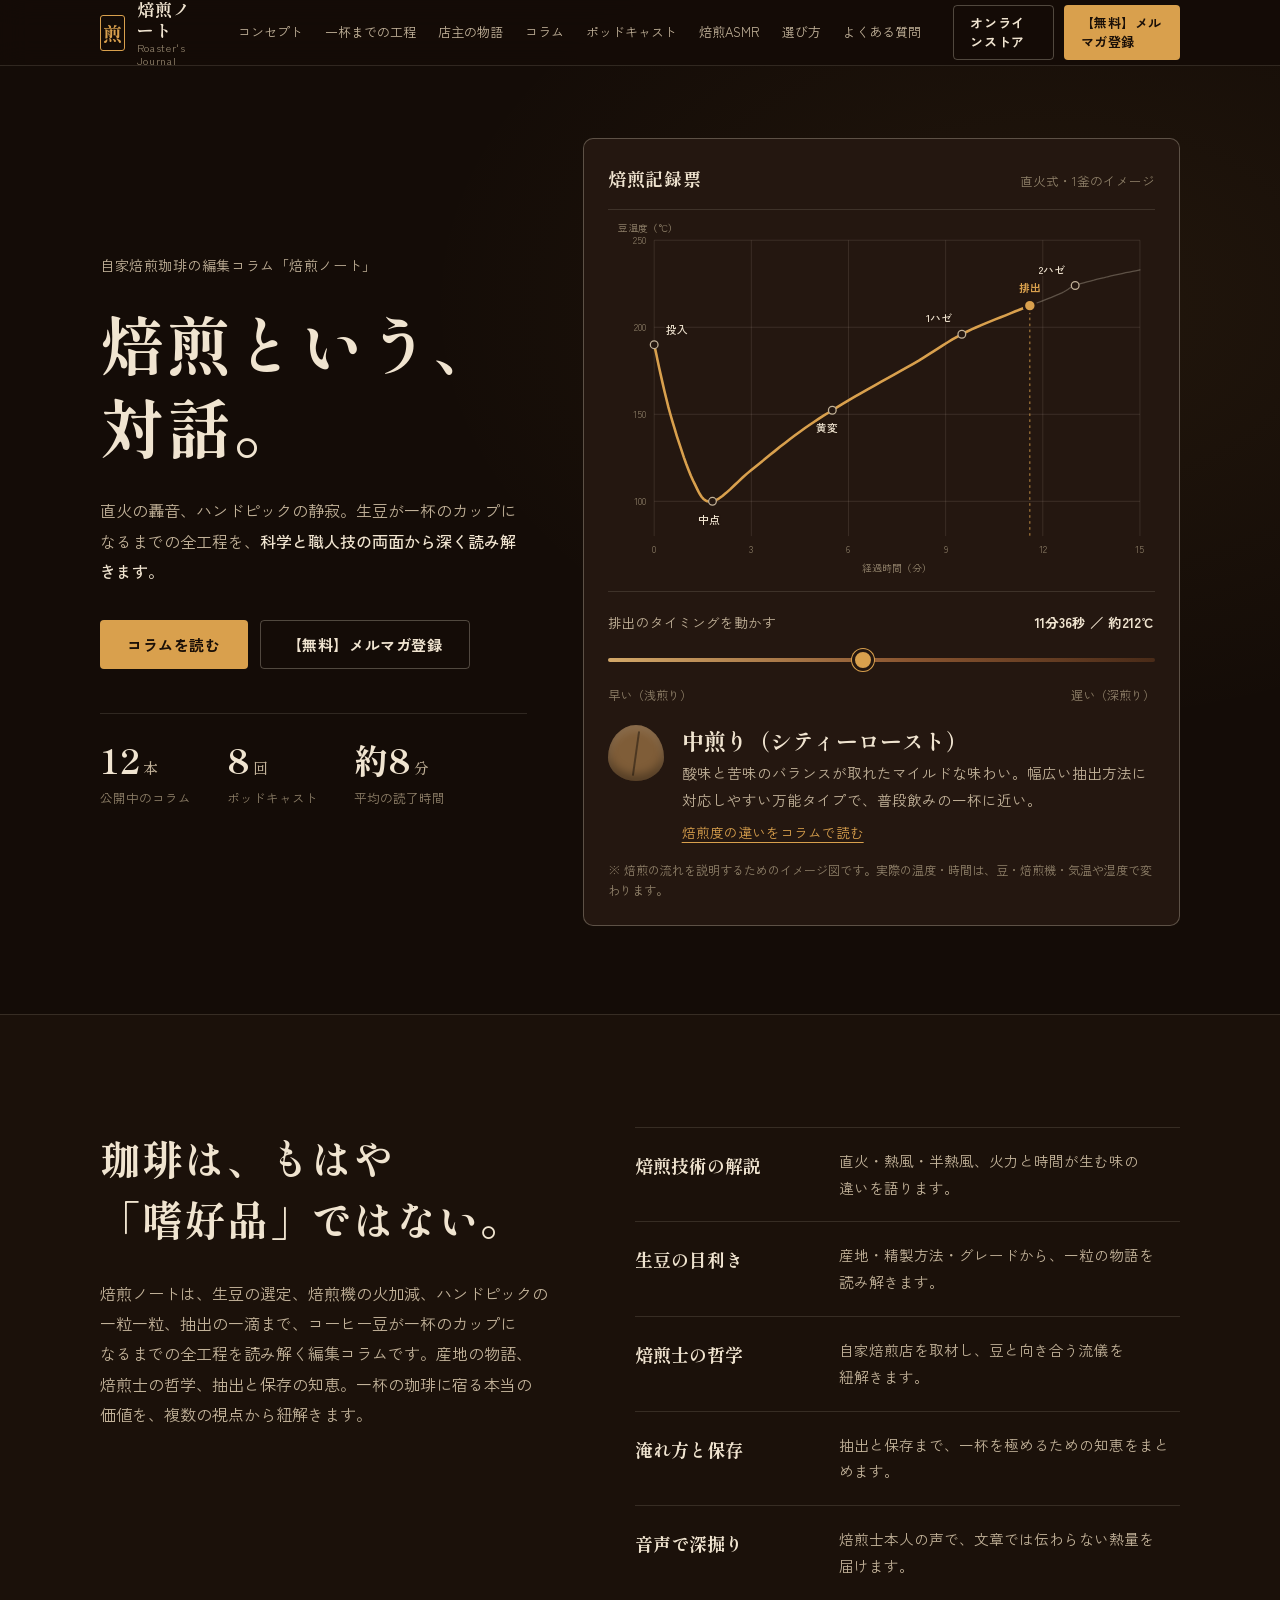
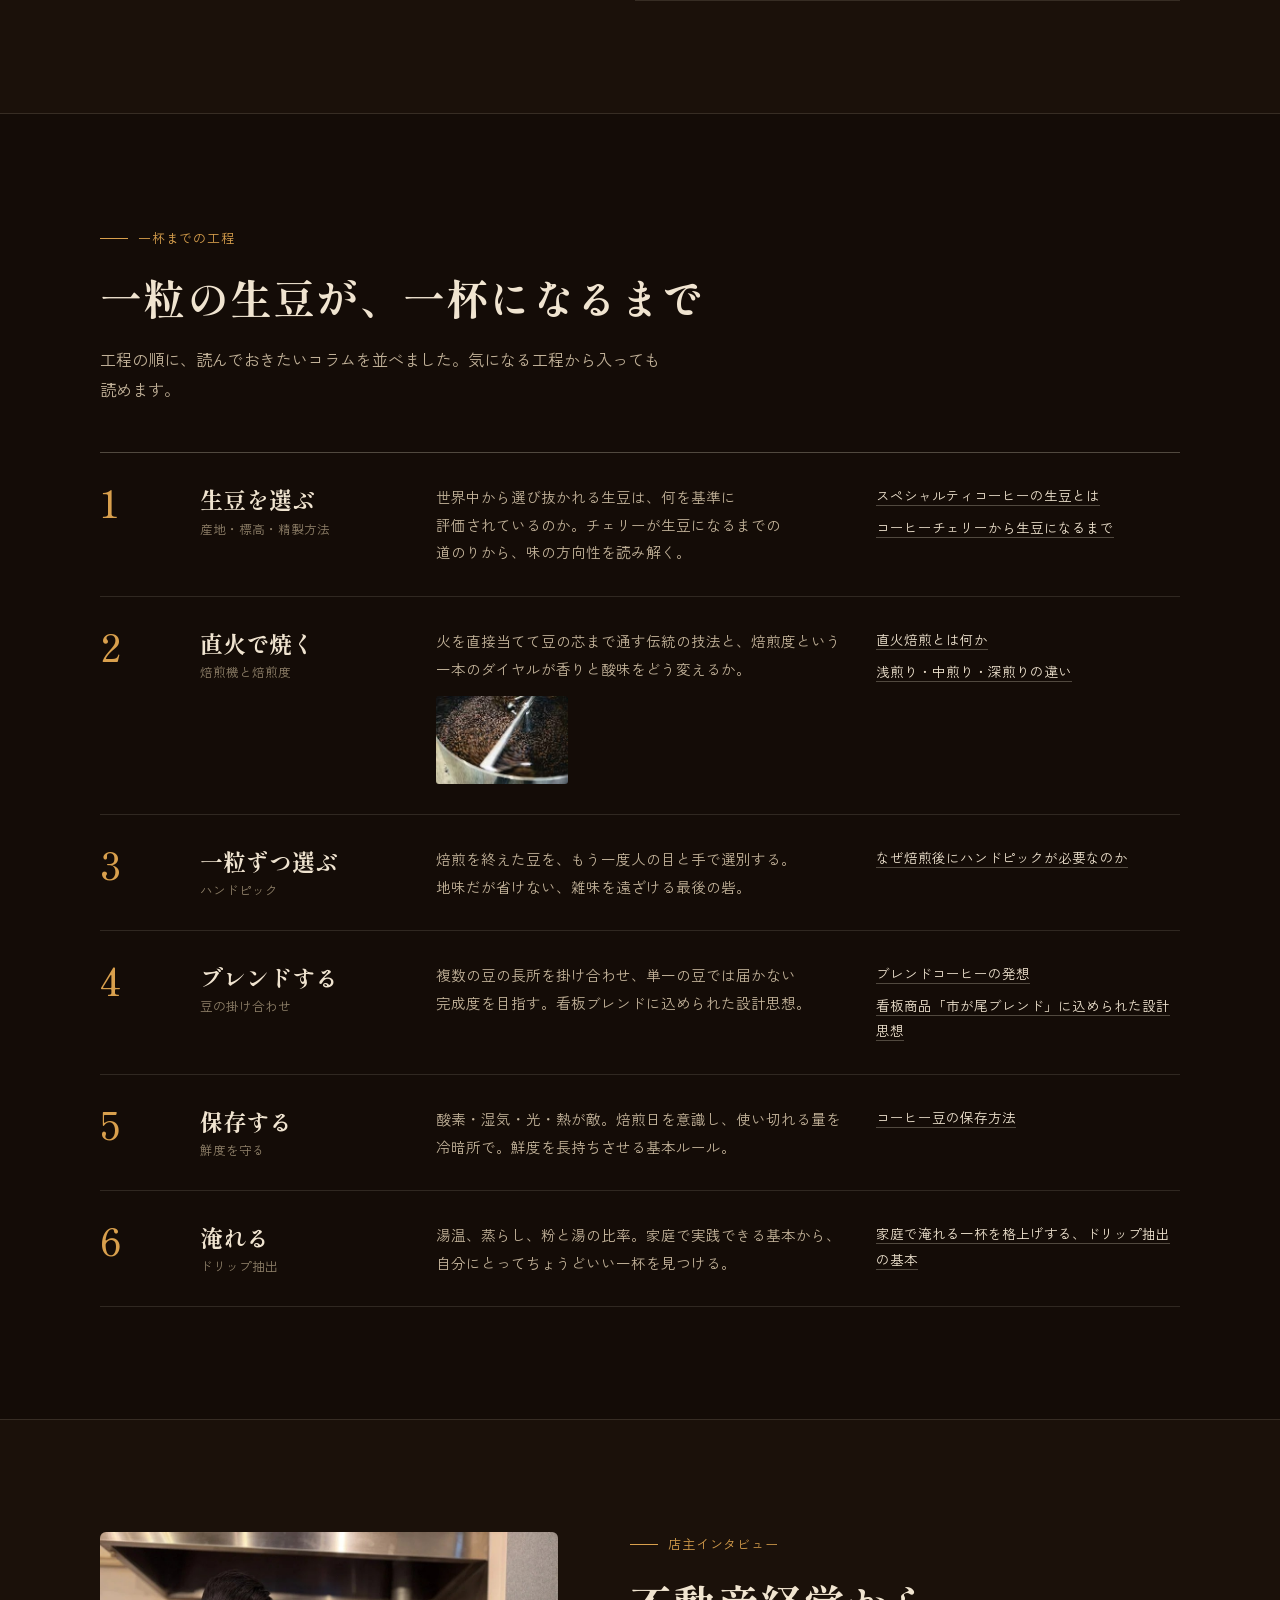
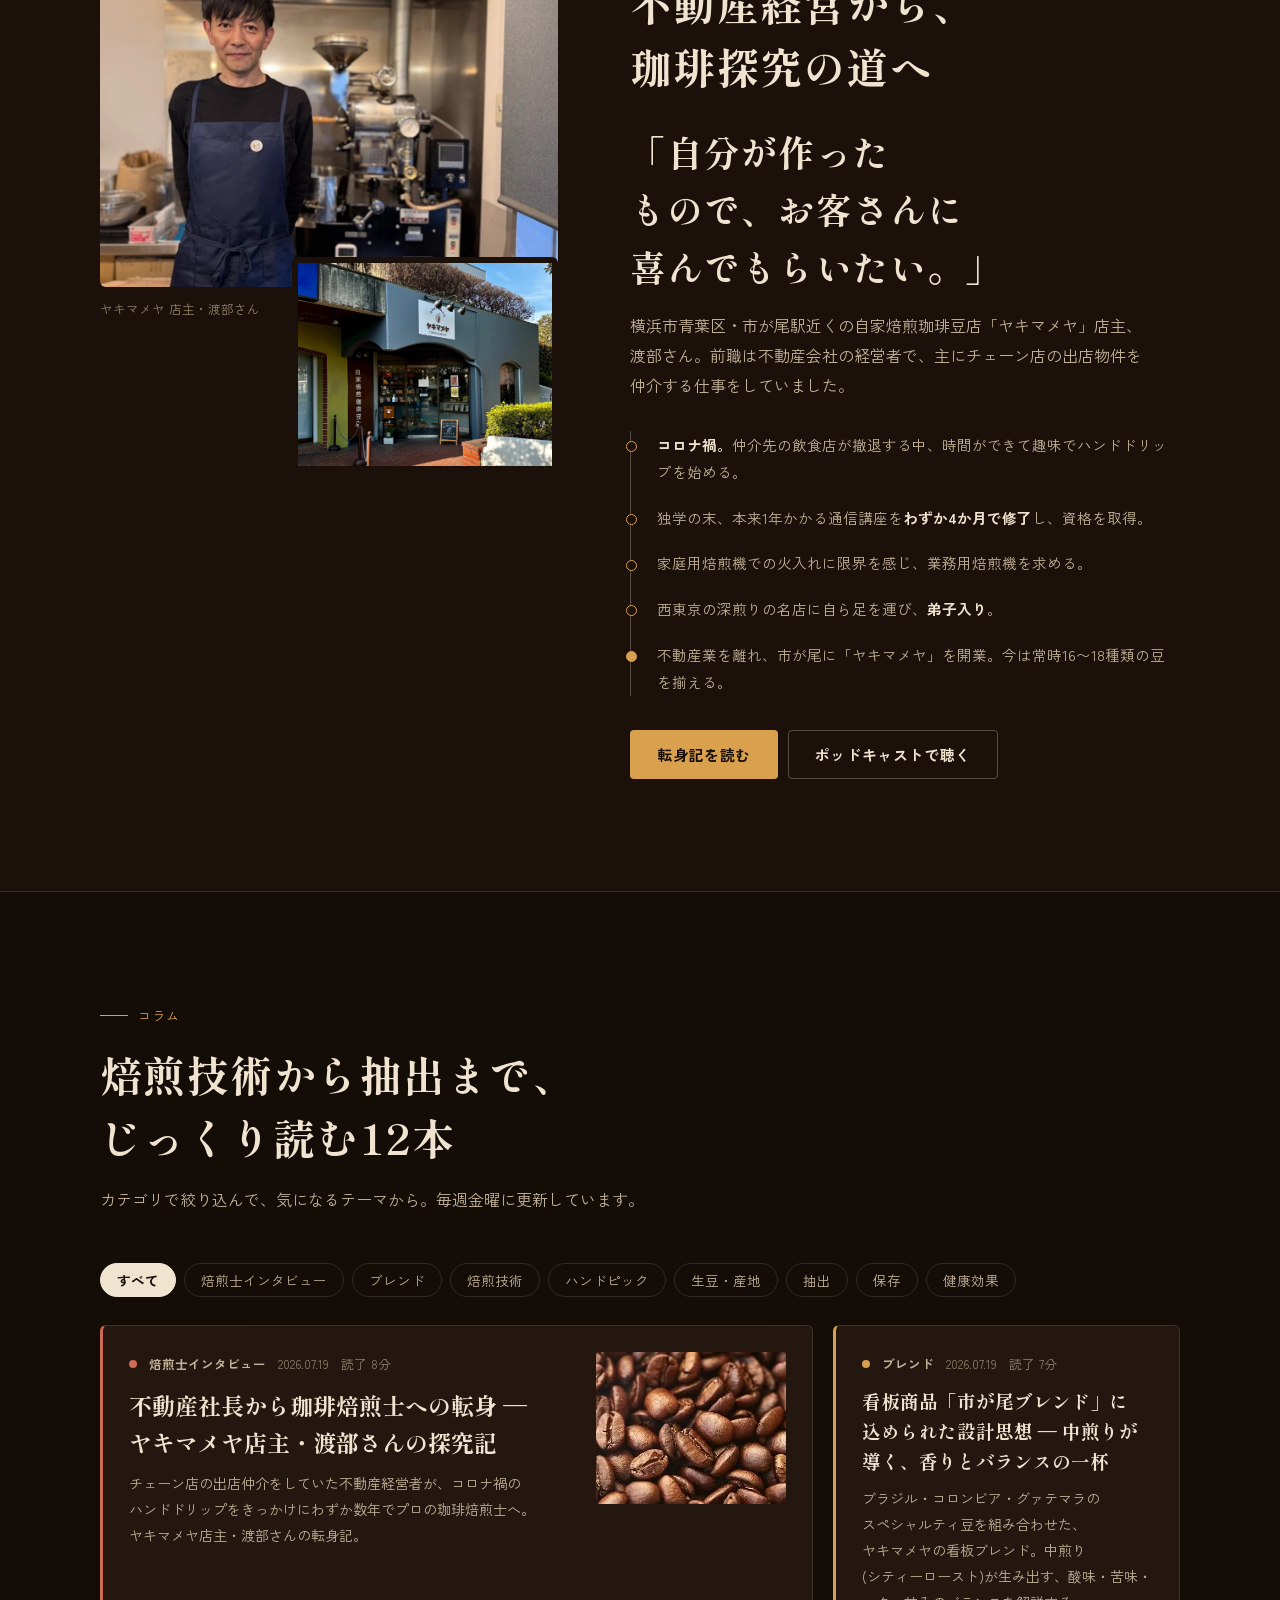
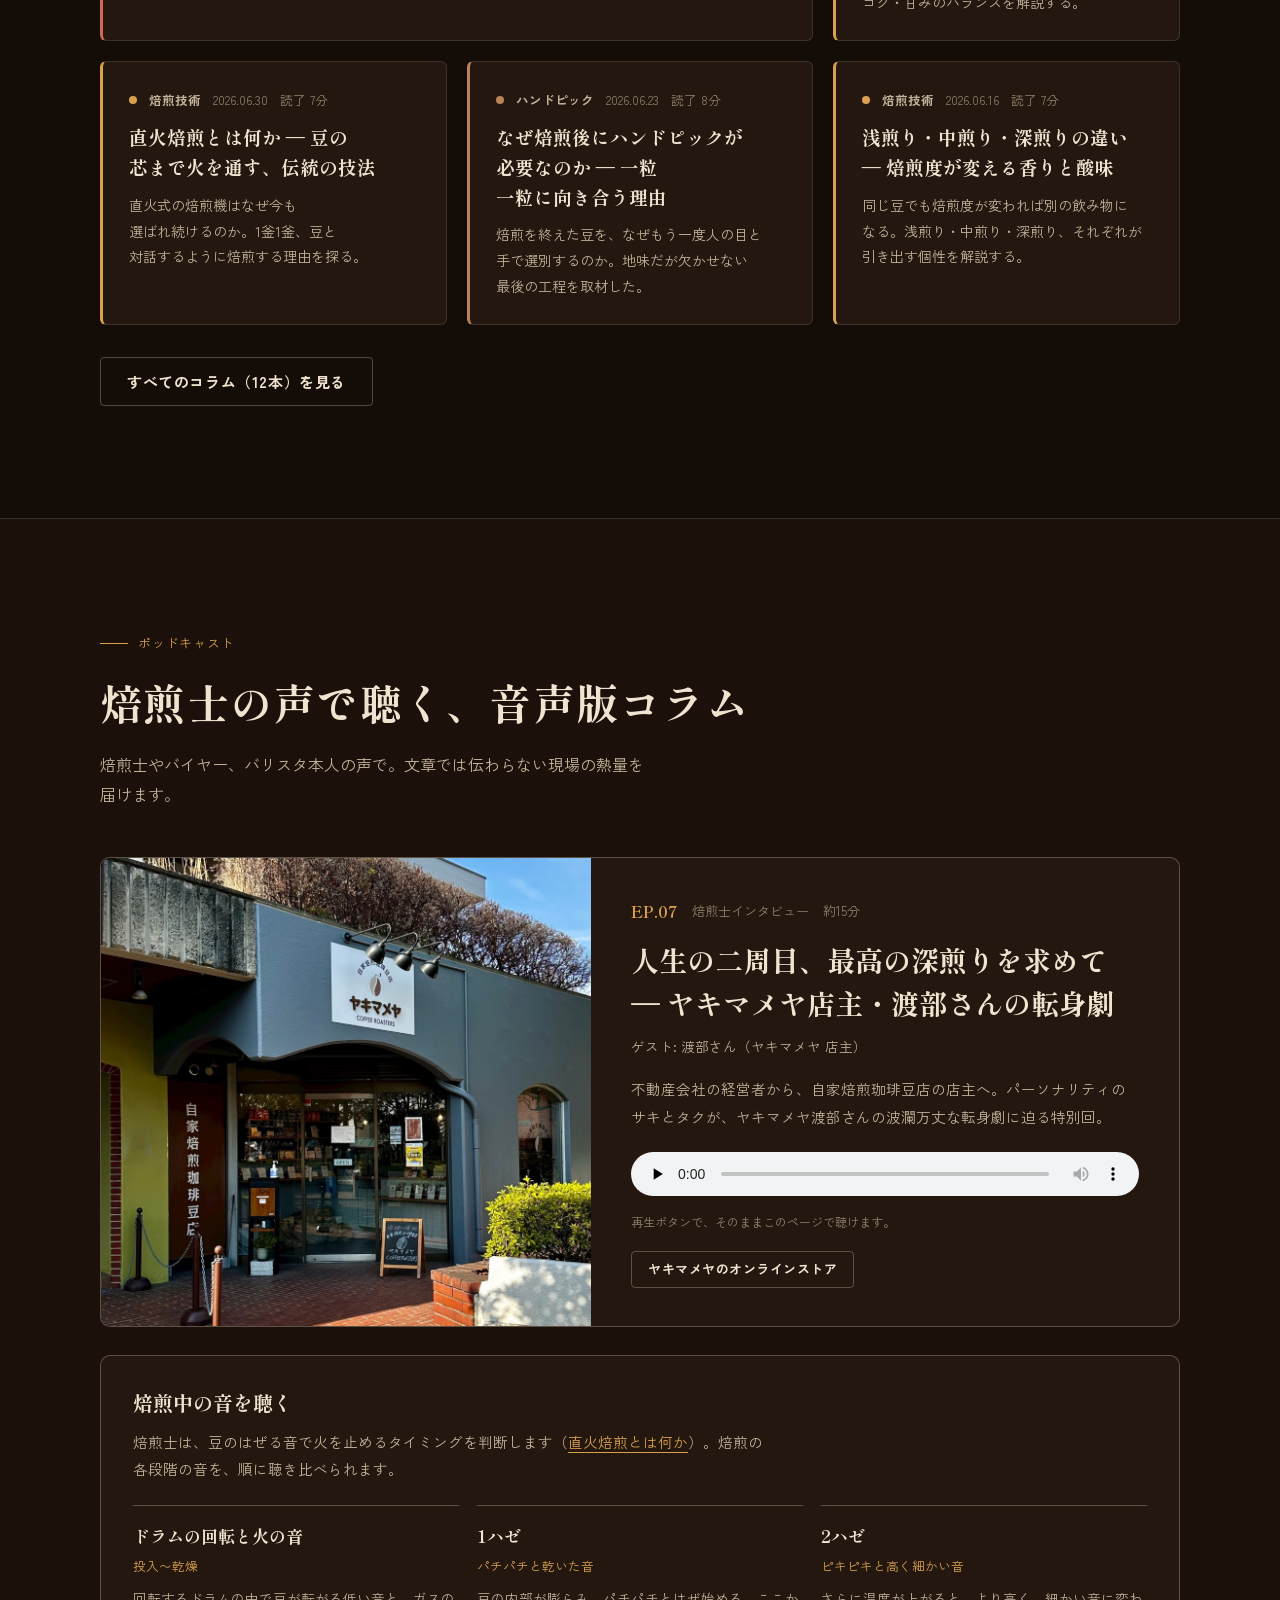
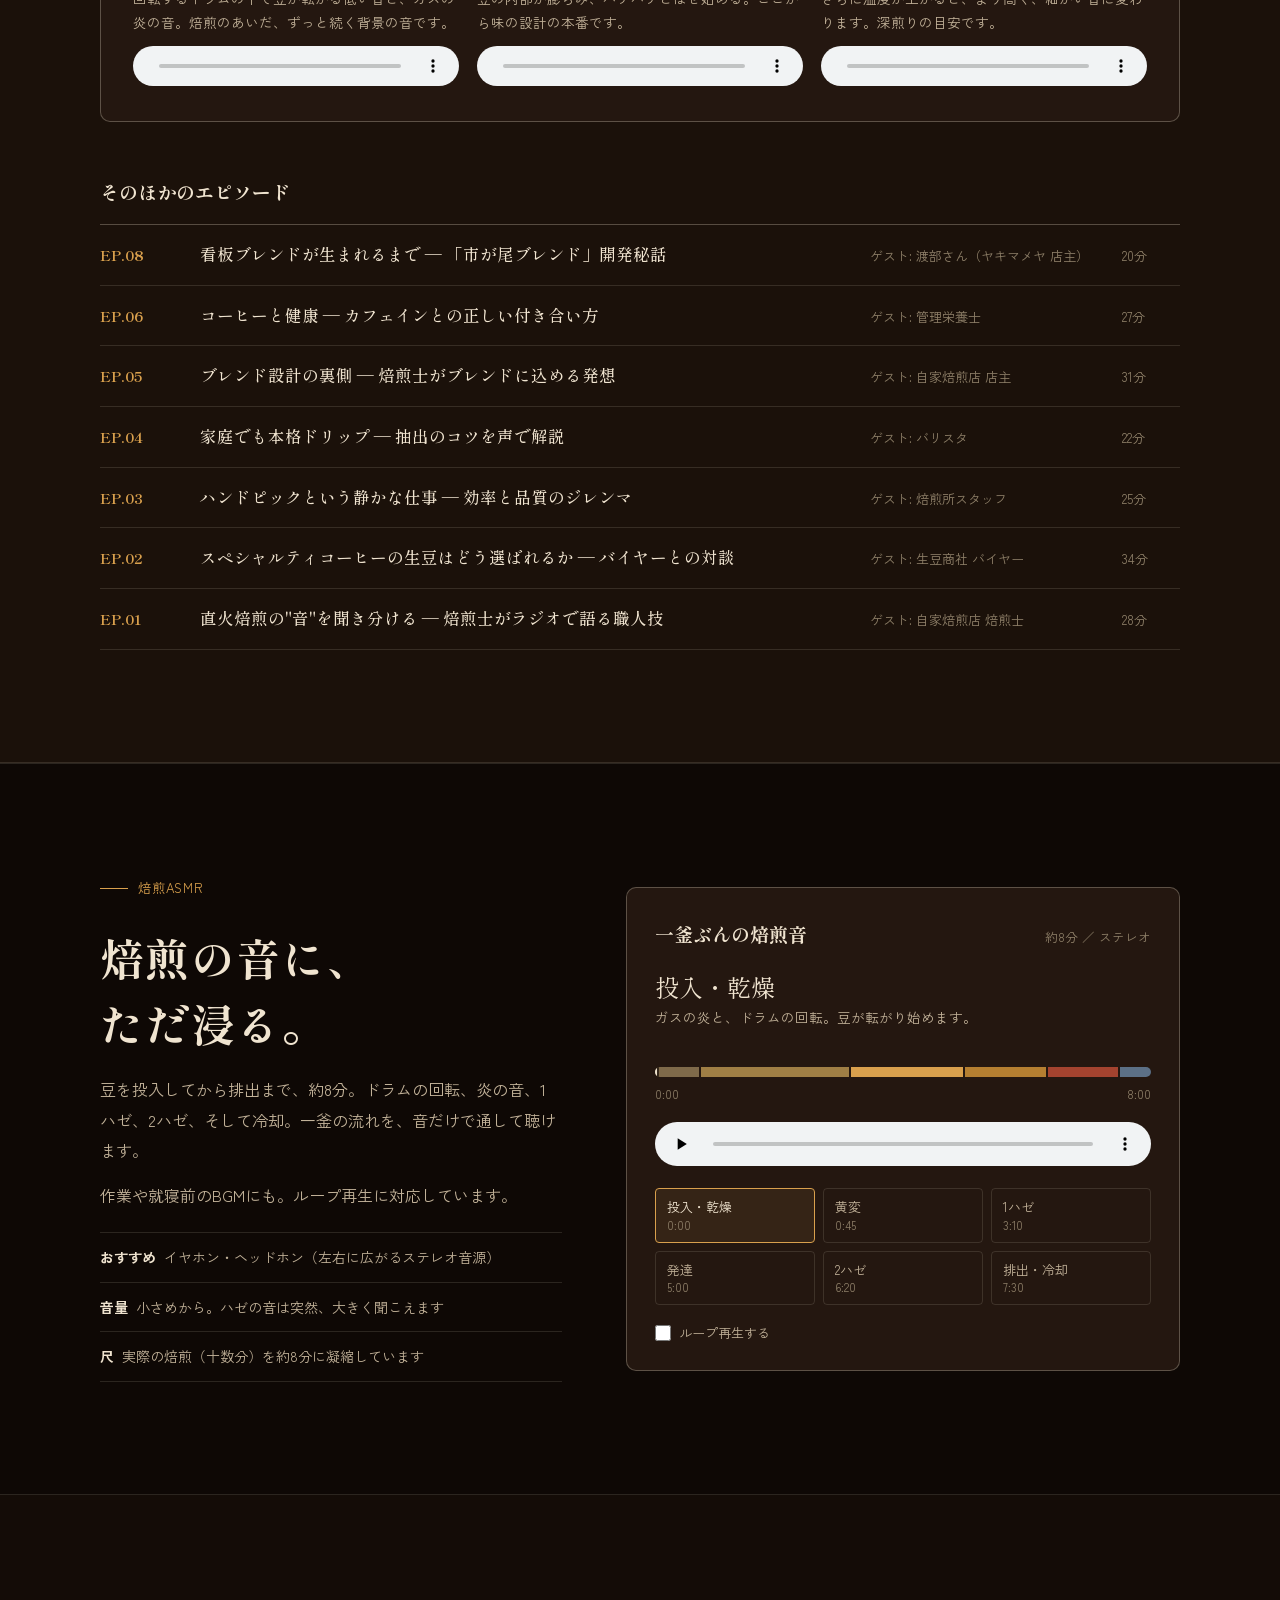
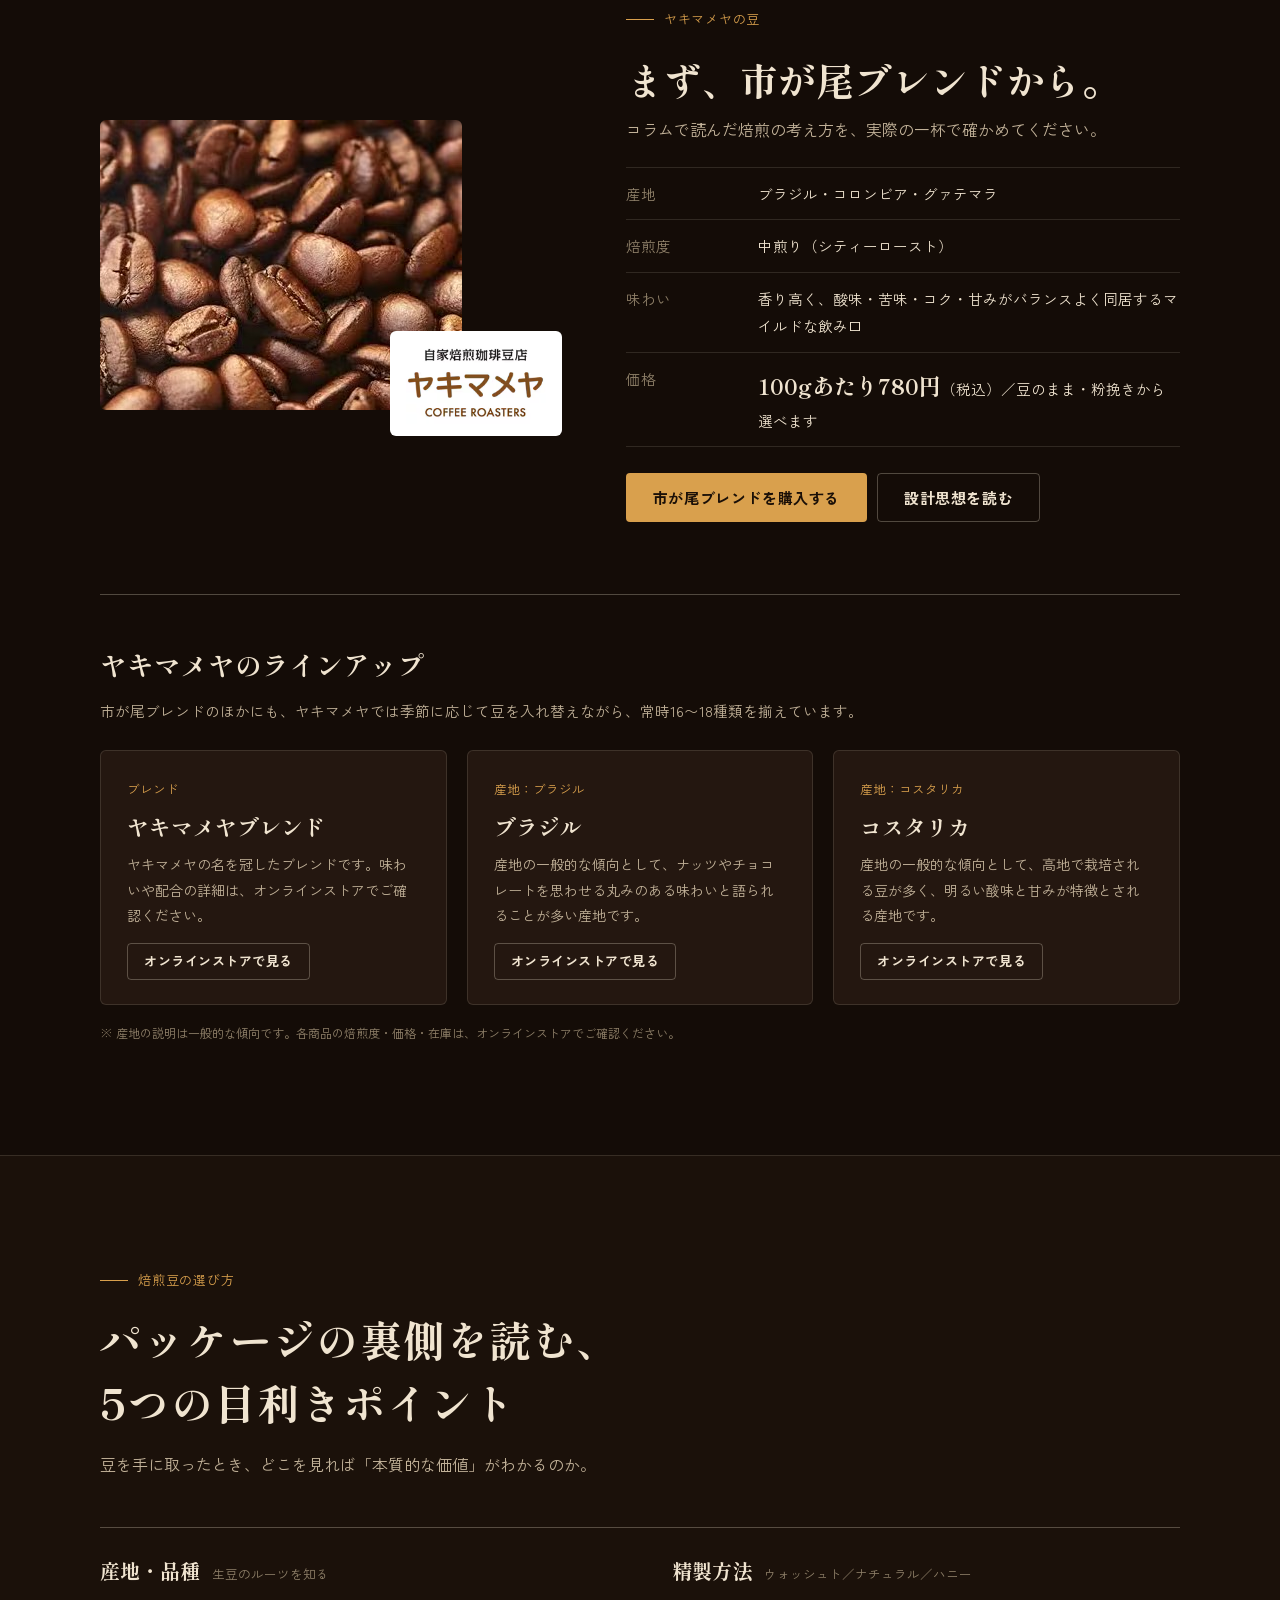
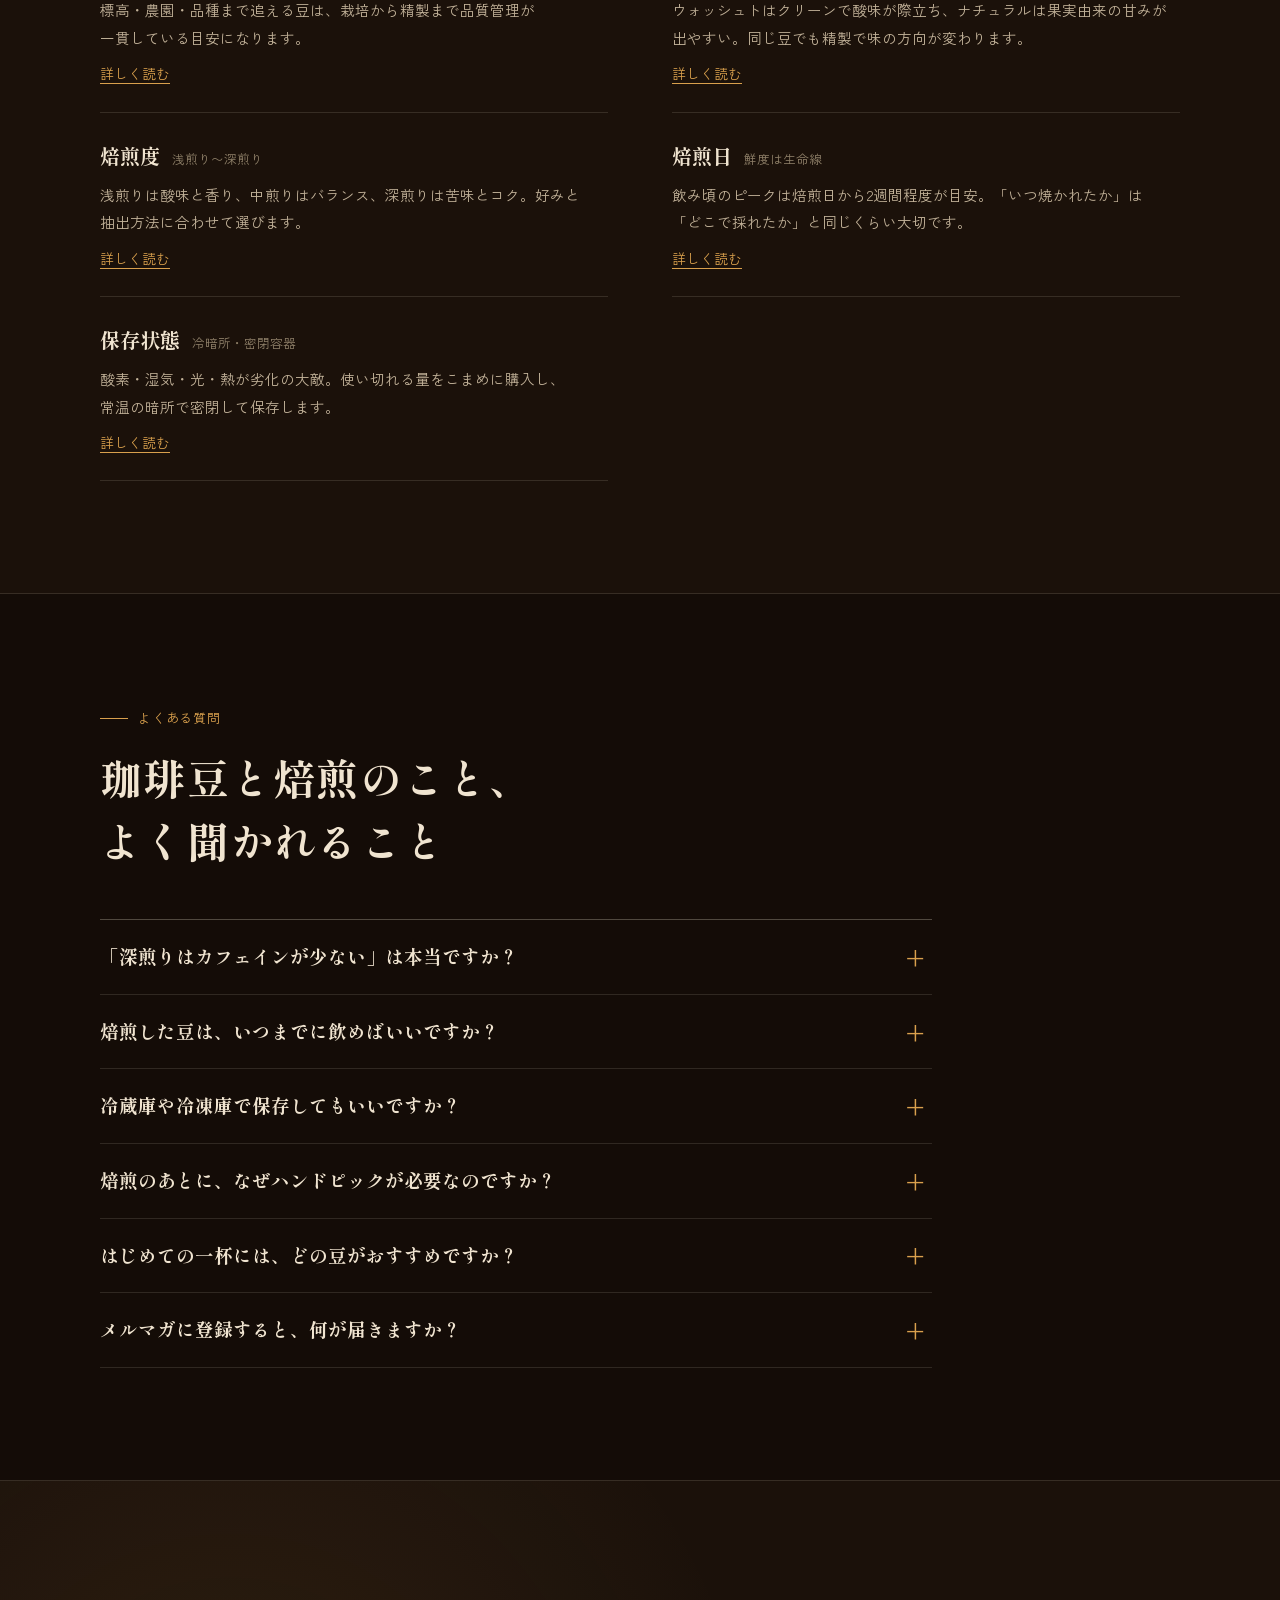
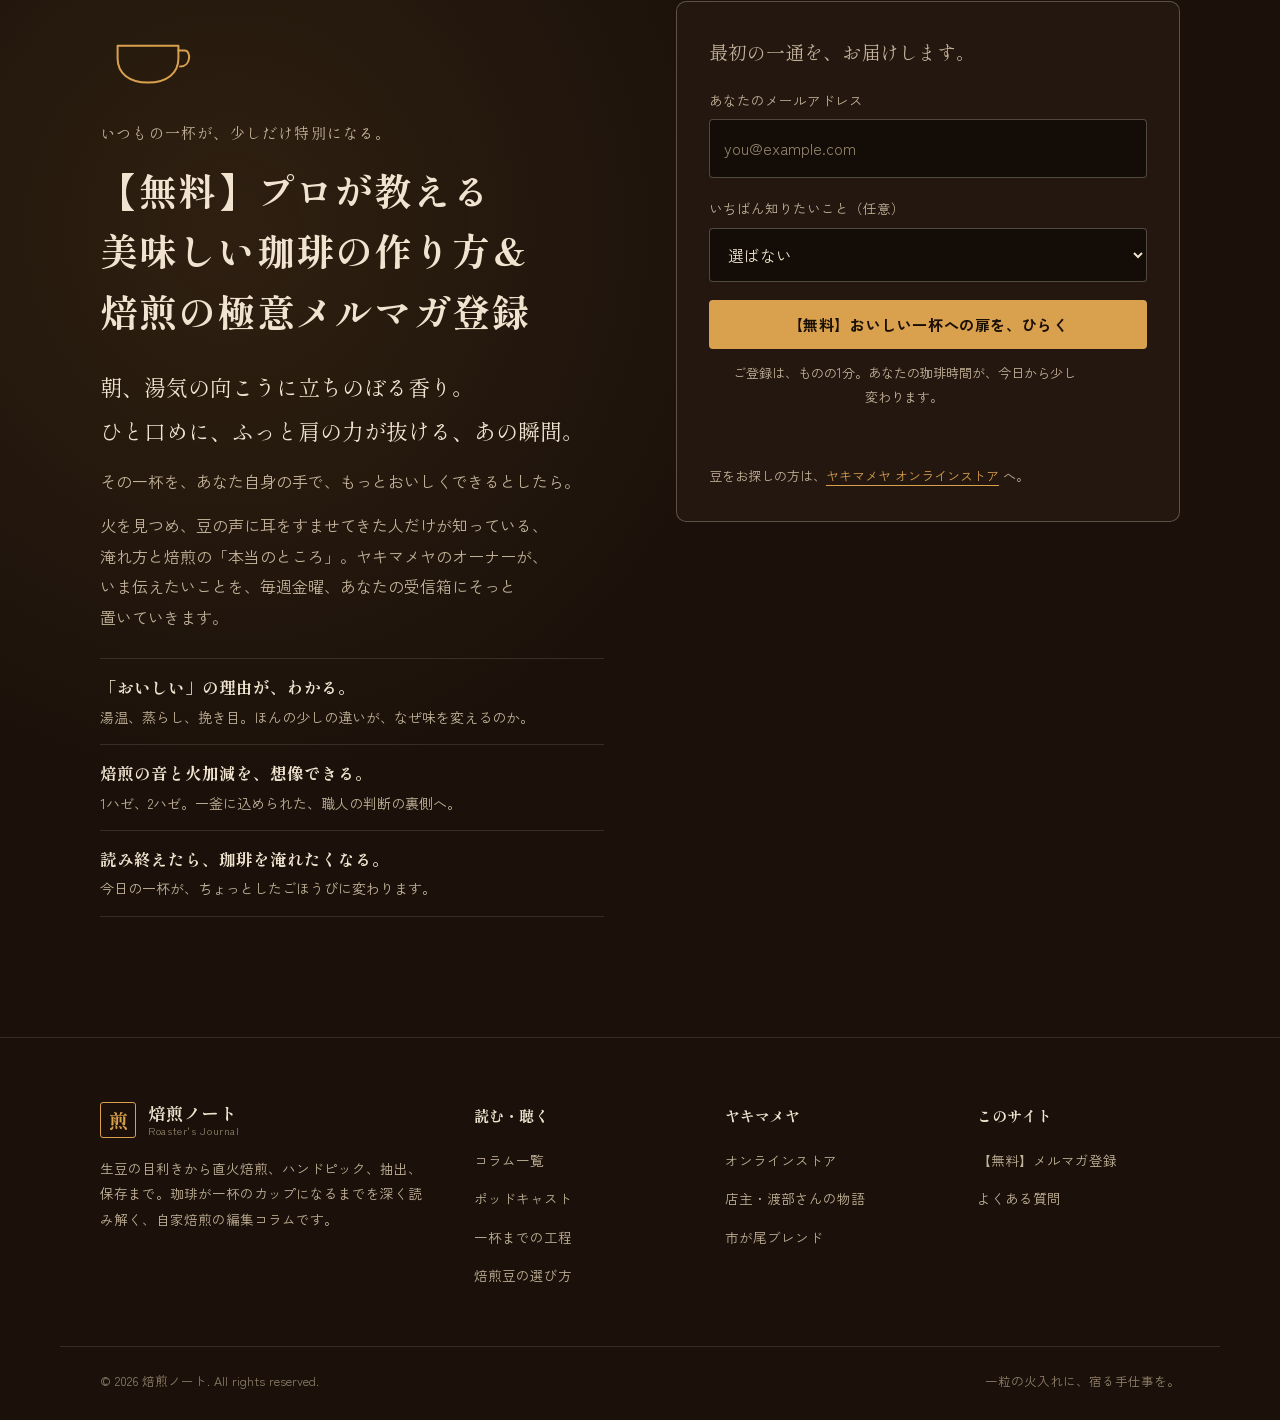
==== commit 94724891: "Add files via upload" ====
--- a/index.html
+++ b/index.html
@@ -214,7 +214,24 @@
 #cta{padding:120px 0;background:var(--bg2);border-top:1px solid var(--line)}
 .cta{display:grid;grid-template-columns:1fr 1fr;gap:72px;align-items:start}
 .cta h2{font-family:var(--serif);font-weight:700;font-size:clamp(30px,4vw,50px);line-height:1.5;letter-spacing:.03em;margin-bottom:20px}
-.cta p{color:var(--ink2);max-width:28em}
+.cta__h{font-size:clamp(25px,3vw,38px)!important;line-height:1.6!important}
+#cta{background:radial-gradient(ellipse 60% 70% at 18% 30%,rgba(217,160,77,.10),transparent 70%),var(--bg2)}
+.steam{width:96px;height:auto;margin:0 0 22px;overflow:visible}
+.steam path{fill:none;stroke-linecap:round;stroke-linejoin:round}
+.steam .cup{stroke:var(--gold);stroke-width:2.5}
+.steam .st1,.steam .st2,.steam .st3{stroke:var(--ink2);stroke-width:2.5;opacity:.0;animation:steam 5.5s ease-in-out infinite}
+.steam .st2{animation-delay:1.6s}.steam .st3{animation-delay:3.2s}
+@keyframes steam{0%{opacity:0;transform:translateY(8px)}30%{opacity:.75}100%{opacity:0;transform:translateY(-10px)}}
+.cta__pre{font-family:var(--serif);color:var(--gold);font-size:15px;letter-spacing:.08em;margin-bottom:12px!important}
+.cta__story{font-family:var(--serif);font-size:clamp(18px,2vw,22px);line-height:2;color:var(--ink)!important;margin:22px 0 14px}
+.cta__l p{margin-bottom:14px}
+.cta__pts{list-style:none;margin-top:26px;border-top:1px solid var(--line)}
+.cta__pts li{padding:14px 0;border-bottom:1px solid var(--line);font-size:14px;color:var(--ink2);line-height:1.8}
+.cta__pts b{display:block;font-family:var(--serif);font-size:16.5px;color:var(--ink);margin-bottom:2px}
+.cta .lead{position:sticky;top:96px}
+.lead__hd{font-family:var(--serif);font-size:19px;margin-bottom:18px}
+.lead__sub{margin-top:12px;font-size:13px;color:var(--ink3);text-align:center}
+.cta p{color:var(--ink2);max-width:30em}
 .lead{background:var(--panel);border:1px solid var(--line2);border-radius:10px;padding:32px}
 .lead label{display:block;font-size:13.5px;color:var(--ink2);margin-bottom:6px}
 .lead input,.lead select{width:100%;font:inherit;font-size:16px;color:var(--ink);background:var(--bg);border:1px solid var(--line2);border-radius:4px;padding:13px 14px;margin-bottom:18px}
@@ -229,6 +246,7 @@
 
 @media(max-width:1000px){
   .hero__grid,.con,.st,.shop,.cta{grid-template-columns:1fr;gap:48px}
+  .cta .lead{position:static}
   .jr__row{grid-template-columns:56px 1fr;gap:10px 20px}
   .jr__d,.jr__links{grid-column:2}
   .pf{grid-template-columns:1fr}
@@ -263,7 +281,7 @@
 </style>
 <script>document.documentElement.classList.add('js')</script>
 <script type="application/ld+json">{"@context": "https://schema.org", "@type": "WebSite", "name": "焙煎ノート", "url": "https://YOUR-DOMAIN.example/", "description": "珈琲が一杯のカップになるまでを深く読み解く、自家焙煎の編集コラム。", "inLanguage": "ja"}</script>
-<script type="application/ld+json">{"@context": "https://schema.org", "@type": "FAQPage", "mainEntity": [{"@type": "Question", "name": "「深煎りはカフェインが少ない」は本当ですか？", "acceptedAnswer": {"@type": "Answer", "text": "カフェイン自体は高温に強く、焙煎による分解はごくわずかとされます。豆の重量あたりでは焙煎度による差は大きくありません。ただし深煎りは豆が膨らんで軽くなるため、スプーンなど同じ体積で量ると重量は少なくなりやすく、結果として差が出ることがあります。正確に比べたいときは、重量で量るのがおすすめです。"}}, {"@type": "Question", "name": "焙煎した豆は、いつまでに飲めばいいですか？", "acceptedAnswer": {"@type": "Answer", "text": "焙煎日から2週間程度が飲み頃のピークとされることが多いですが、焙煎度や豆の種類によって幅があります。「いつ焼かれた豆か」を意識することが、一杯の質を左右します。"}}, {"@type": "Question", "name": "冷蔵庫や冷凍庫で保存してもいいですか？", "acceptedAnswer": {"@type": "Answer", "text": "選択肢ではありますが、出し入れの際の温度差で容器内に結露が生じ、かえって劣化を早める場合があります。使い切れる量をこまめに購入し、直射日光の当たらない常温の暗所で、密閉できる容器に入れるのが最もシンプルで確実です。"}}, {"@type": "Question", "name": "焙煎のあとに、なぜハンドピックが必要なのですか？", "acceptedAnswer": {"@type": "Answer", "text": "高温の焙煎工程を経ると、焼けムラのある豆や割れた豆など、新たな欠点豆が生まれます。細かな色ムラや焼け方の違いは、今も熟練した人の目に頼る部分が大きく、この工程を省かないことが雑味のない一杯を支えています。"}}, {"@type": "Question", "name": "はじめての一杯には、どの豆がおすすめですか？", "acceptedAnswer": {"@type": "Answer", "text": "ヤキマメヤ店主の渡部さんは、看板ブレンドの「市が尾ブレンド」からの入口を勧めています。ブラジル・コロンビア・グァテマラの3産地を個別に焙煎してから合わせた、中煎り（シティーロースト）のバランスのよい一杯です。豆のまま・粉挽きの両方から選べます。"}}, {"@type": "Question", "name": "会員登録をすると、何が届きますか？", "acceptedAnswer": {"@type": "Answer", "text": "ヤキマメヤオーナーコラムを、いち早くお届けします。焙煎ノートは毎週金曜に更新しています。"}}]}</script>
+<script type="application/ld+json">{"@context": "https://schema.org", "@type": "FAQPage", "mainEntity": [{"@type": "Question", "name": "「深煎りはカフェインが少ない」は本当ですか？", "acceptedAnswer": {"@type": "Answer", "text": "カフェイン自体は高温に強く、焙煎による分解はごくわずかとされます。豆の重量あたりでは焙煎度による差は大きくありません。ただし深煎りは豆が膨らんで軽くなるため、スプーンなど同じ体積で量ると重量は少なくなりやすく、結果として差が出ることがあります。正確に比べたいときは、重量で量るのがおすすめです。"}}, {"@type": "Question", "name": "焙煎した豆は、いつまでに飲めばいいですか？", "acceptedAnswer": {"@type": "Answer", "text": "焙煎日から2週間程度が飲み頃のピークとされることが多いですが、焙煎度や豆の種類によって幅があります。「いつ焼かれた豆か」を意識することが、一杯の質を左右します。"}}, {"@type": "Question", "name": "冷蔵庫や冷凍庫で保存してもいいですか？", "acceptedAnswer": {"@type": "Answer", "text": "選択肢ではありますが、出し入れの際の温度差で容器内に結露が生じ、かえって劣化を早める場合があります。使い切れる量をこまめに購入し、直射日光の当たらない常温の暗所で、密閉できる容器に入れるのが最もシンプルで確実です。"}}, {"@type": "Question", "name": "焙煎のあとに、なぜハンドピックが必要なのですか？", "acceptedAnswer": {"@type": "Answer", "text": "高温の焙煎工程を経ると、焼けムラのある豆や割れた豆など、新たな欠点豆が生まれます。細かな色ムラや焼け方の違いは、今も熟練した人の目に頼る部分が大きく、この工程を省かないことが雑味のない一杯を支えています。"}}, {"@type": "Question", "name": "はじめての一杯には、どの豆がおすすめですか？", "acceptedAnswer": {"@type": "Answer", "text": "ヤキマメヤ店主の渡部さんは、看板ブレンドの「市が尾ブレンド」からの入口を勧めています。ブラジル・コロンビア・グァテマラの3産地を個別に焙煎してから合わせた、中煎り（シティーロースト）のバランスのよい一杯です。豆のまま・粉挽きの両方から選べます。"}}, {"@type": "Question", "name": "メルマガに登録すると、何が届きますか？", "acceptedAnswer": {"@type": "Answer", "text": "ヤキマメヤオーナーコラムを、いち早くお届けします。焙煎ノートは毎週金曜に更新しています。"}}]}</script>
 </head>
 <body>
 <header class="hd" id="top">
@@ -275,7 +293,7 @@
     <nav class="hd__nav" id="hdNav" aria-label="メインメニュー"><a href="#concept">コンセプト</a><a href="#journey">一杯までの工程</a><a href="#story">店主の物語</a><a href="#columns">コラム</a><a href="#podcast">ポッドキャスト</a><a href="#asmr">焙煎ASMR</a><a href="#guide">選び方</a><a href="#faq">よくある質問</a></nav>
     <div class="hd__cta">
       <a class="btn btn--ghost btn--sm hd__store" href="https://yakimameya.base.shop/" target="_blank" rel="noopener noreferrer">オンラインストア</a>
-      <a class="btn btn--gold btn--sm" href="#cta">会員登録</a>
+      <a class="btn btn--gold btn--sm" href="#cta">【無料】メルマガ登録</a>
       <button class="hd__burger" id="hdBurger" aria-expanded="false" aria-controls="hdNav" aria-label="メニューを開く"><span></span><span></span><span></span></button>
     </div>
   </div>
@@ -290,7 +308,7 @@
       <p class="hero__sub">直火の轟音、ハンドピックの静寂。生豆が一杯のカップになるまでの全工程を、<strong>科学と職人技の両面から深く読み解きます。</strong></p>
       <div class="hero__act">
         <a class="btn btn--gold" href="#columns">コラムを読む</a>
-        <a class="btn btn--ghost" href="#cta">会員登録する</a>
+        <a class="btn btn--ghost" href="#cta">【無料】メルマガ登録</a>
       </div>
       <div class="hero__stats">
         <div class="stat"><b>12<i>本</i></b><span>公開中のコラム</span></div>
@@ -579,32 +597,49 @@
 <details><summary>冷蔵庫や冷凍庫で保存してもいいですか？</summary><div class="a"><p>選択肢ではありますが、出し入れの際の温度差で容器内に結露が生じ、かえって劣化を早める場合があります。使い切れる量をこまめに購入し、直射日光の当たらない常温の暗所で、密閉できる容器に入れるのが最もシンプルで確実です。 <a href="column/bean-storage/index.html" style="color:var(--gold);text-underline-offset:4px">関連コラムを読む</a></p></div></details>
 <details><summary>焙煎のあとに、なぜハンドピックが必要なのですか？</summary><div class="a"><p>高温の焙煎工程を経ると、焼けムラのある豆や割れた豆など、新たな欠点豆が生まれます。細かな色ムラや焼け方の違いは、今も熟練した人の目に頼る部分が大きく、この工程を省かないことが雑味のない一杯を支えています。 <a href="column/handpick/index.html" style="color:var(--gold);text-underline-offset:4px">関連コラムを読む</a></p></div></details>
 <details><summary>はじめての一杯には、どの豆がおすすめですか？</summary><div class="a"><p>ヤキマメヤ店主の渡部さんは、看板ブレンドの「市が尾ブレンド」からの入口を勧めています。ブラジル・コロンビア・グァテマラの3産地を個別に焙煎してから合わせた、中煎り（シティーロースト）のバランスのよい一杯です。豆のまま・粉挽きの両方から選べます。 <a href="column/ichigao-blend-signature/index.html" style="color:var(--gold);text-underline-offset:4px">関連コラムを読む</a></p></div></details>
-<details><summary>会員登録をすると、何が届きますか？</summary><div class="a"><p>ヤキマメヤオーナーコラムを、いち早くお届けします。焙煎ノートは毎週金曜に更新しています。</p></div></details>
+<details><summary>メルマガに登録すると、何が届きますか？</summary><div class="a"><p>ヤキマメヤオーナーコラムを、いち早くお届けします。焙煎ノートは毎週金曜に更新しています。</p></div></details>
     </div>
   </div>
 </section>
 
 <section id="cta">
   <div class="wrap cta">
-    <div>
-      <h2>一杯の珈琲に、<br>もっと深く出会う。</h2>
-      <p>焙煎ノートに会員登録すると、ヤキマメヤオーナーコラムをいち早くお届けします。毎週金曜更新。</p>
+    <div class="cta__l">
+      <svg class="steam" viewBox="0 0 120 110" aria-hidden="true" focusable="false">
+        <path class="st1" d="M40 46 C32 36 48 30 40 18 C34 9 44 4 42 -4"/>
+        <path class="st2" d="M60 46 C52 34 70 28 60 14 C54 5 64 0 62 -8"/>
+        <path class="st3" d="M80 46 C72 36 88 30 80 18 C74 9 84 4 82 -4"/>
+        <path class="cup" d="M22 56 H98 V72 C98 90 84 102 60 102 C36 102 22 90 22 72 Z"/>
+        <path class="cup" d="M98 62 H106 C114 62 114 82 100 82"/>
+      </svg>
+      <p class="cta__pre">いつもの一杯が、少しだけ特別になる。</p>
+      <h2 class="cta__h">【無料】プロが教える美味しい珈琲の作り方＆焙煎の極意メルマガ登録</h2>
+      <p class="cta__story">朝、湯気の向こうに立ちのぼる香り。<br>ひと口めに、ふっと肩の力が抜ける、あの瞬間。</p>
+      <p>その一杯を、あなた自身の手で、もっとおいしくできるとしたら。</p>
+      <p>火を見つめ、豆の声に耳をすませてきた人だけが知っている、淹れ方と焙煎の「本当のところ」。ヤキマメヤのオーナーが、いま伝えたいことを、毎週金曜、あなたの受信箱にそっと置いていきます。</p>
+      <ul class="cta__pts">
+        <li><b>「おいしい」の理由が、わかる。</b>湯温、蒸らし、挽き目。ほんの少しの違いが、なぜ味を変えるのか。</li>
+        <li><b>焙煎の音と火加減を、想像できる。</b>1ハゼ、2ハゼ。一釜に込められた、職人の判断の裏側へ。</li>
+        <li><b>読み終えたら、珈琲を淹れたくなる。</b>今日の一杯が、ちょっとしたごほうびに変わります。</li>
+      </ul>
     </div>
     <form class="lead" id="leadForm" data-endpoint="https://formsubmit.co/ajax/ykfuruya0703@gmail.com" novalidate>
-      <label for="lf-mail">メールアドレス</label>
+      <p class="lead__hd">最初の一通を、お届けします。</p>
+      <label for="lf-mail">あなたのメールアドレス</label>
       <input id="lf-mail" type="email" name="email" placeholder="you@example.com" autocomplete="email" required>
-      <label for="lf-int">いちばん読みたいテーマ（任意）</label>
+      <label for="lf-int">いちばん知りたいこと（任意）</label>
       <select id="lf-int" name="interest">
         <option value="">選ばない</option>
         <option>焙煎技術</option><option>生豆・産地</option><option>抽出と保存</option><option>焙煎士インタビュー</option>
       </select>
-      <input type="hidden" name="_subject" value="【焙煎ノート】会員登録">
+      <input type="hidden" name="_subject" value="【焙煎ノート】メルマガ登録">
       <input type="hidden" name="_captcha" value="false">
       <input type="hidden" name="_template" value="table">
       <input type="text" name="_honey" value="" tabindex="-1" autocomplete="off" aria-hidden="true" style="position:absolute;left:-9999px;height:0;width:0;opacity:0">
-      <button type="submit" class="btn btn--gold">会員登録する</button>
+      <button type="submit" class="btn btn--gold">【無料】おいしい一杯への扉を、ひらく</button>
+      <p class="lead__sub">ご登録は、ものの1分。あなたの珈琲時間が、今日から少し変わります。</p>
       <p class="lead__st" id="leadSt" role="status" aria-live="polite"></p>
-      <p class="lead__alt">豆をお探しの方は <a href="https://yakimameya.base.shop/" target="_blank" rel="noopener noreferrer">ヤキマメヤ オンラインストア</a> へ。</p>
+      <p class="lead__alt">豆をお探しの方は、<a href="https://yakimameya.base.shop/" target="_blank" rel="noopener noreferrer">ヤキマメヤ オンラインストア</a> へ。</p>
     </form>
   </div>
 </section>
@@ -636,7 +671,7 @@
     <div>
       <h4>このサイト</h4>
       <ul>
-        <li><a href="#cta">会員登録</a></li>
+        <li><a href="#cta">【無料】メルマガ登録</a></li>
         <li><a href="#faq">よくある質問</a></li>
       </ul>
     </div>
@@ -766,7 +801,7 @@
   upd();
 })();
 
-/* --- 会員登録フォーム --- */
+/* --- メルマガ登録フォーム --- */
 (function(){
   var f=document.getElementById('leadForm');if(!f)return;
   var st=document.getElementById('leadSt'),ENDPOINT=f.getAttribute('data-endpoint')||'';
@@ -774,8 +809,8 @@
   function sayHtml(h,c){st.innerHTML=h;st.className='lead__st '+c}
   function mailtoLink(){
     var em=(f.querySelector('[name=email]').value||'').trim(),it=(f.querySelector('[name=interest]').value||'');
-    var body='会員登録を希望します。\nメールアドレス: '+em+'\n読みたいテーマ: '+(it||'指定なし');
-    return 'mailto:'+MAIL+'?subject='+encodeURIComponent('【焙煎ノート】会員登録')+'&body='+encodeURIComponent(body);
+    var body='メルマガ登録を希望します。\nメールアドレス: '+em+'\n読みたいテーマ: '+(it||'指定なし');
+    return 'mailto:'+MAIL+'?subject='+encodeURIComponent('【焙煎ノート】メルマガ登録')+'&body='+encodeURIComponent(body);
   }
   f.addEventListener('submit',function(ev){
     ev.preventDefault();
@@ -790,7 +825,7 @@
       .then(function(r){return r.json().catch(function(){return {}}).then(function(d){return {ok:r.ok,d:d}})})
       .then(function(x){
         var ok=x.ok&&(x.d.success===true||x.d.success==='true');
-        if(ok){say('登録を受け付けました。ヤキマメヤオーナーコラムのお届けをお待ちください。','ok');f.reset()}
+        if(ok){say('ご登録ありがとうございます。ヤキマメヤの香りとともに、最初のコラムをお届けします。どうぞ、お楽しみに。','ok');f.reset()}
         else{
           var m=(x.d&&x.d.message)||'';
           if(/web server/i.test(m)){sayHtml('Webサーバー経由で開いていないため送信できません。公開URLか、ローカルサーバー上で開いてください。'+(MAIL?' <a href="'+mailtoLink()+'" style="color:var(--gold);text-underline-offset:4px">メールソフトで登録する</a>':''),'ng')}
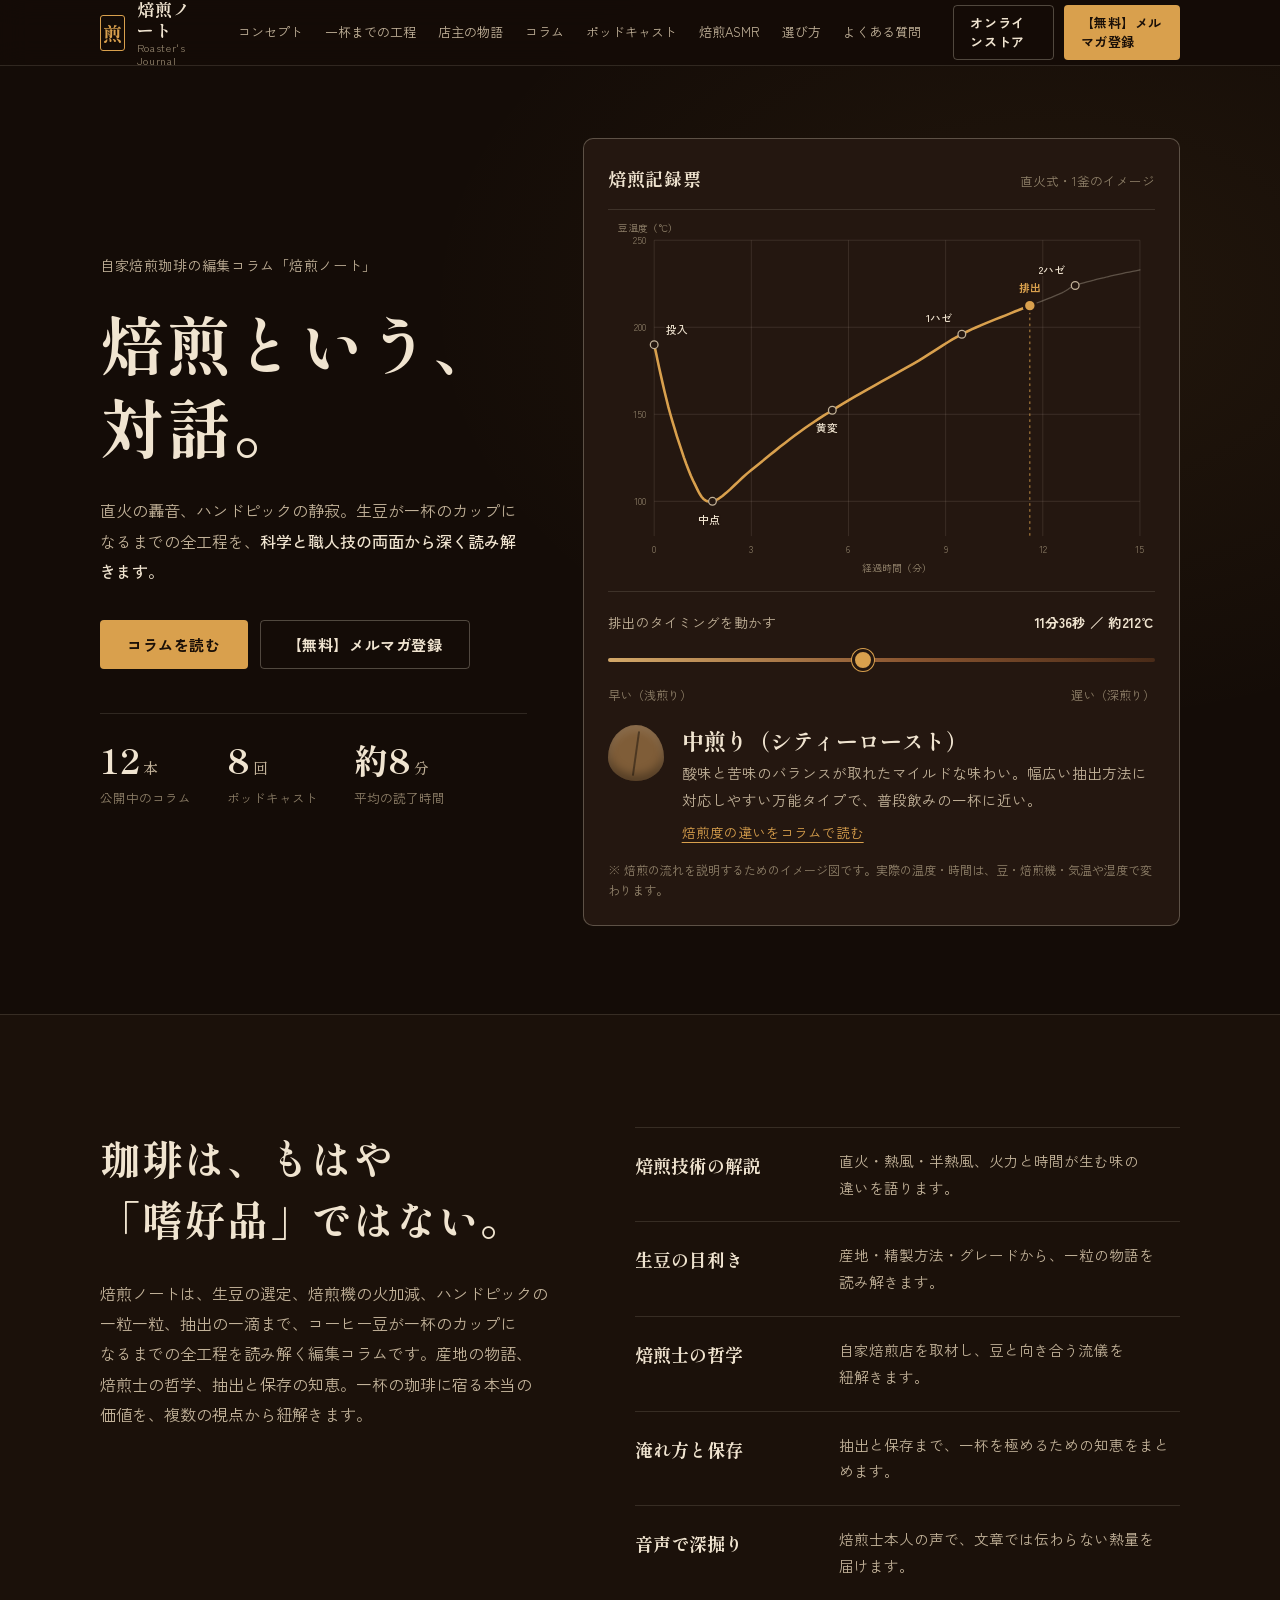
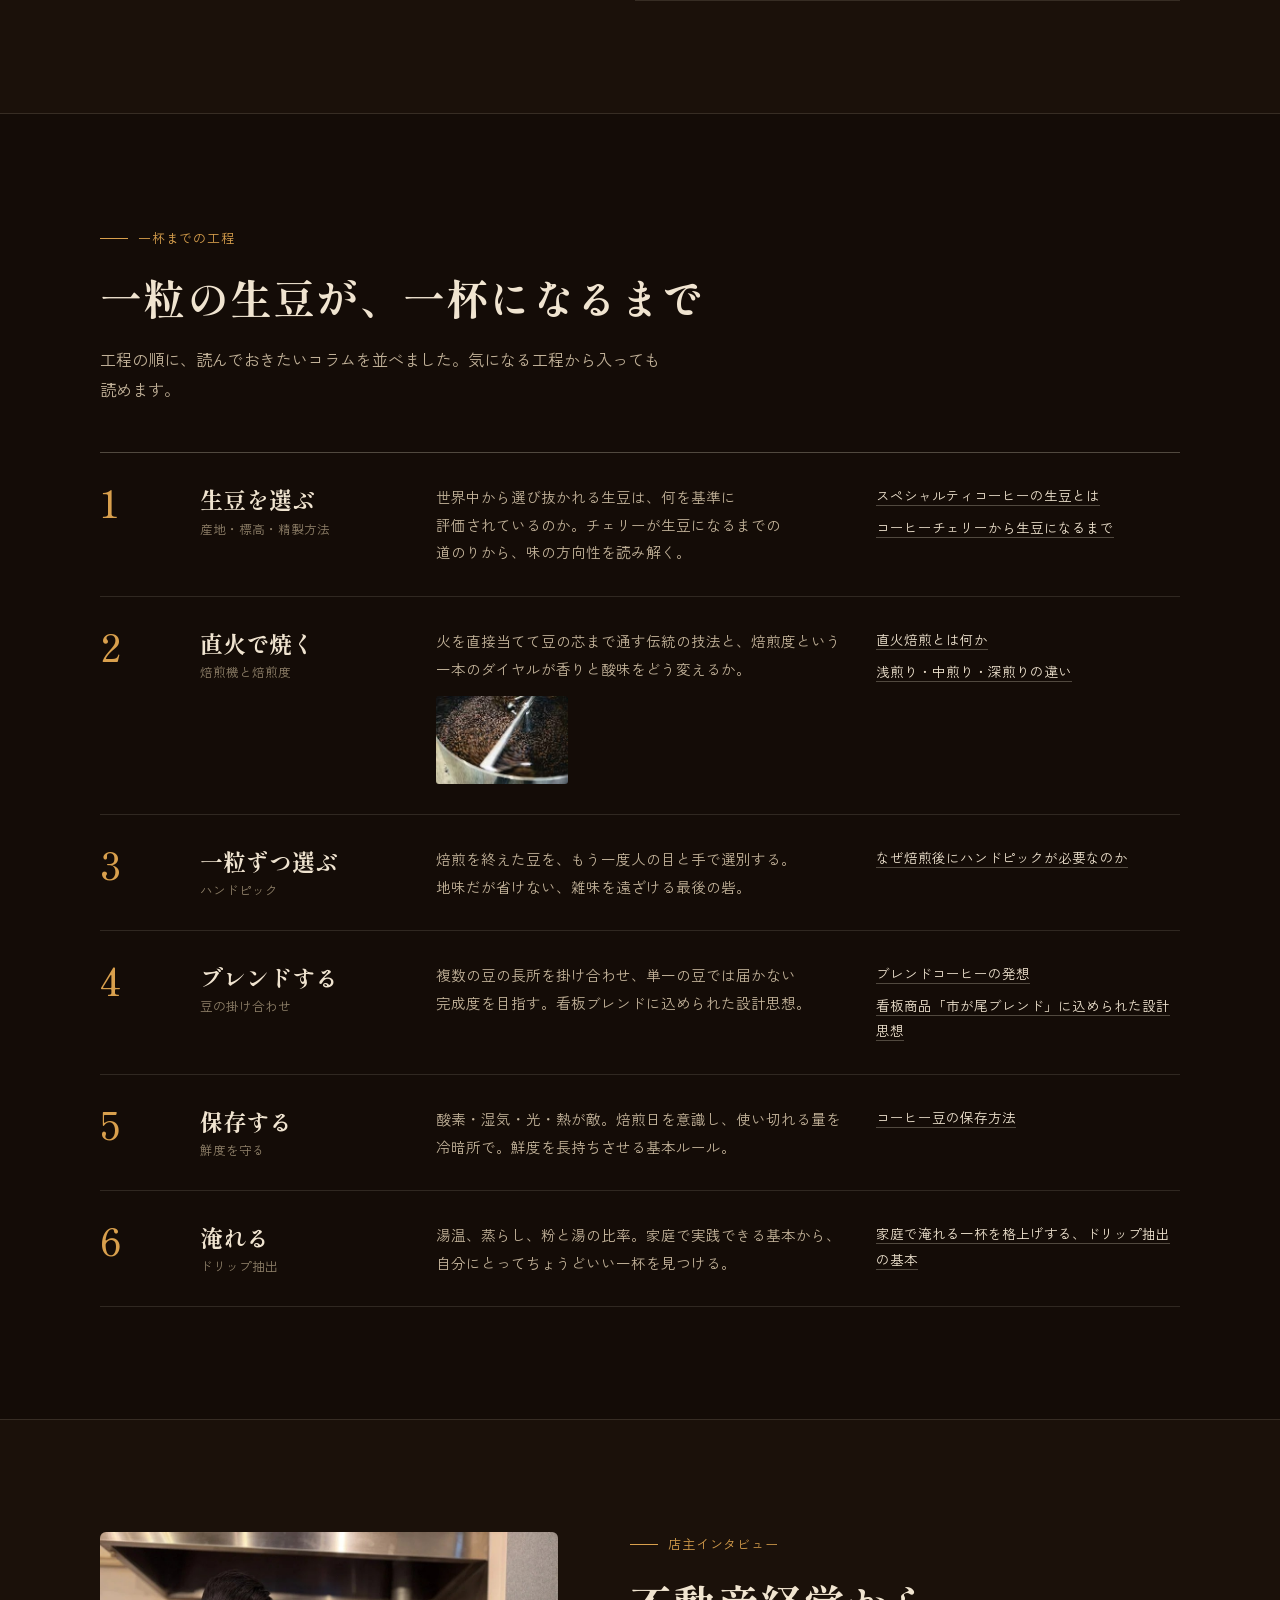
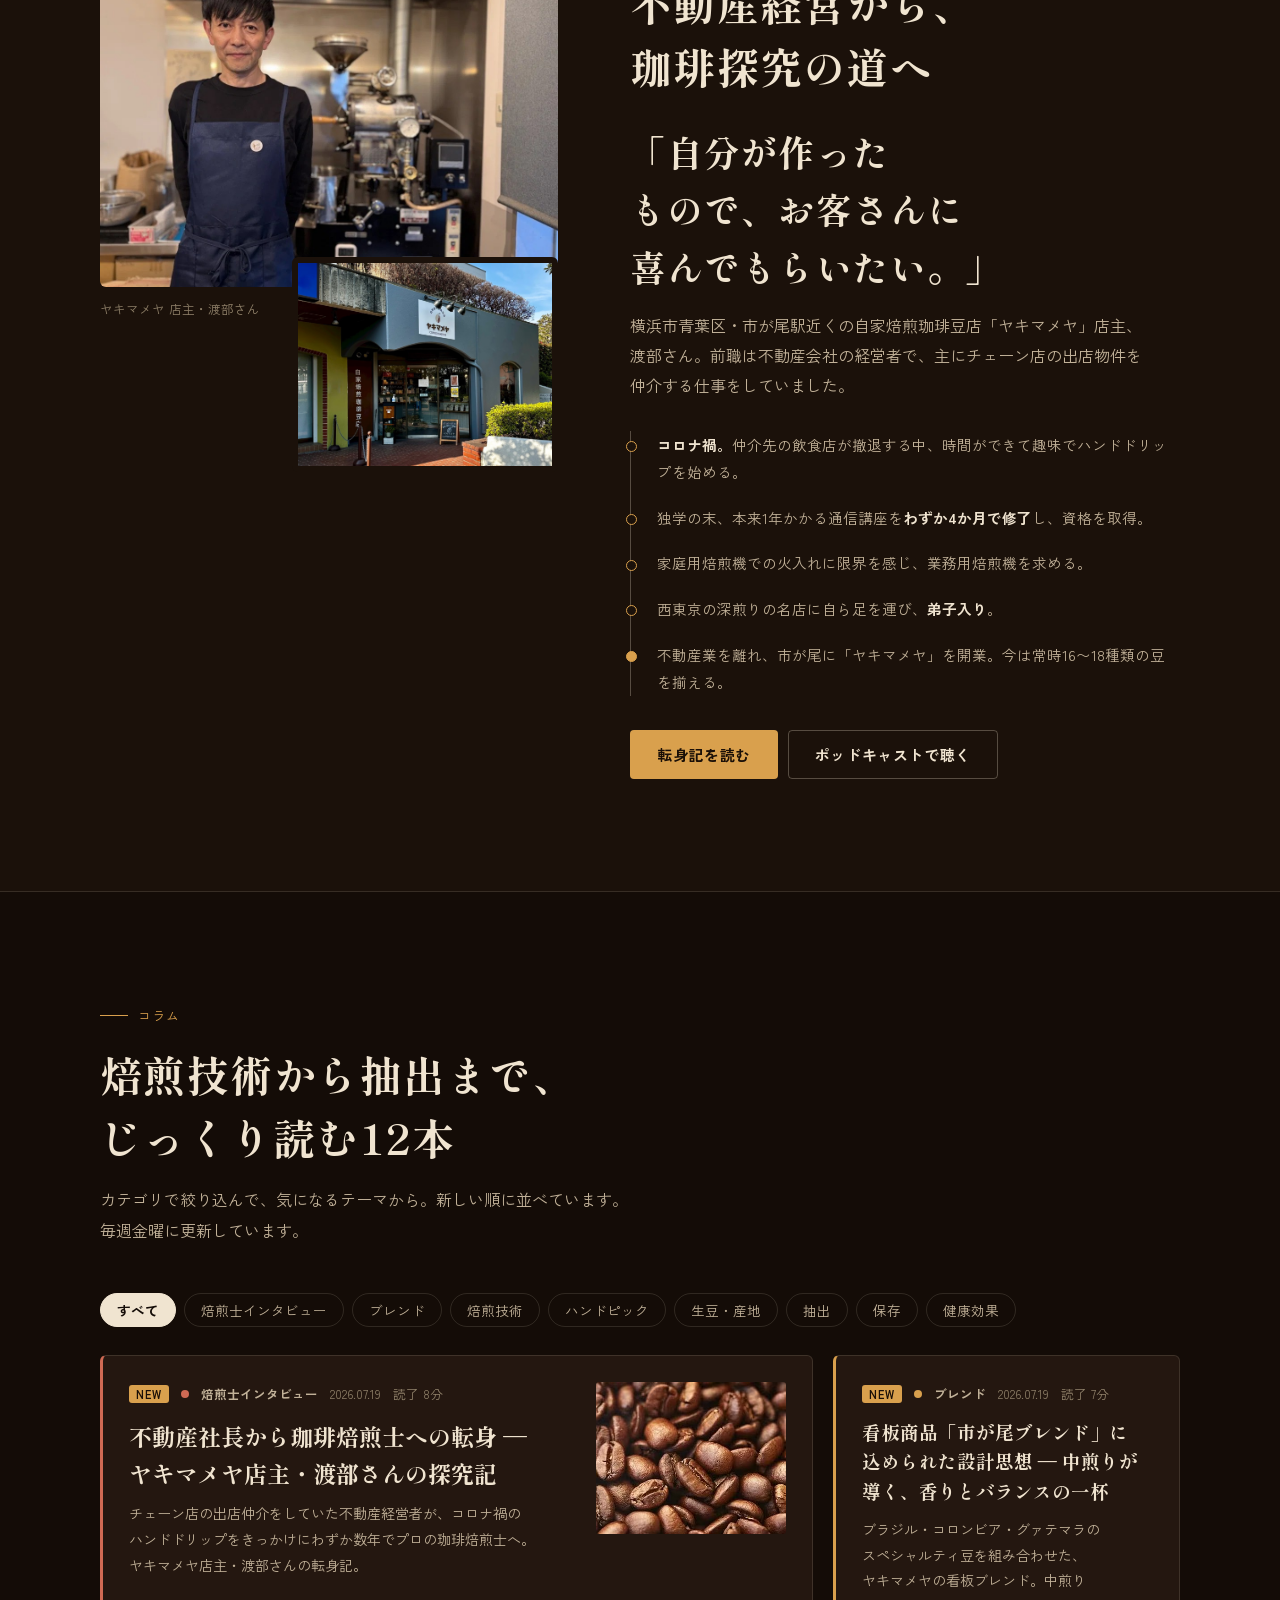
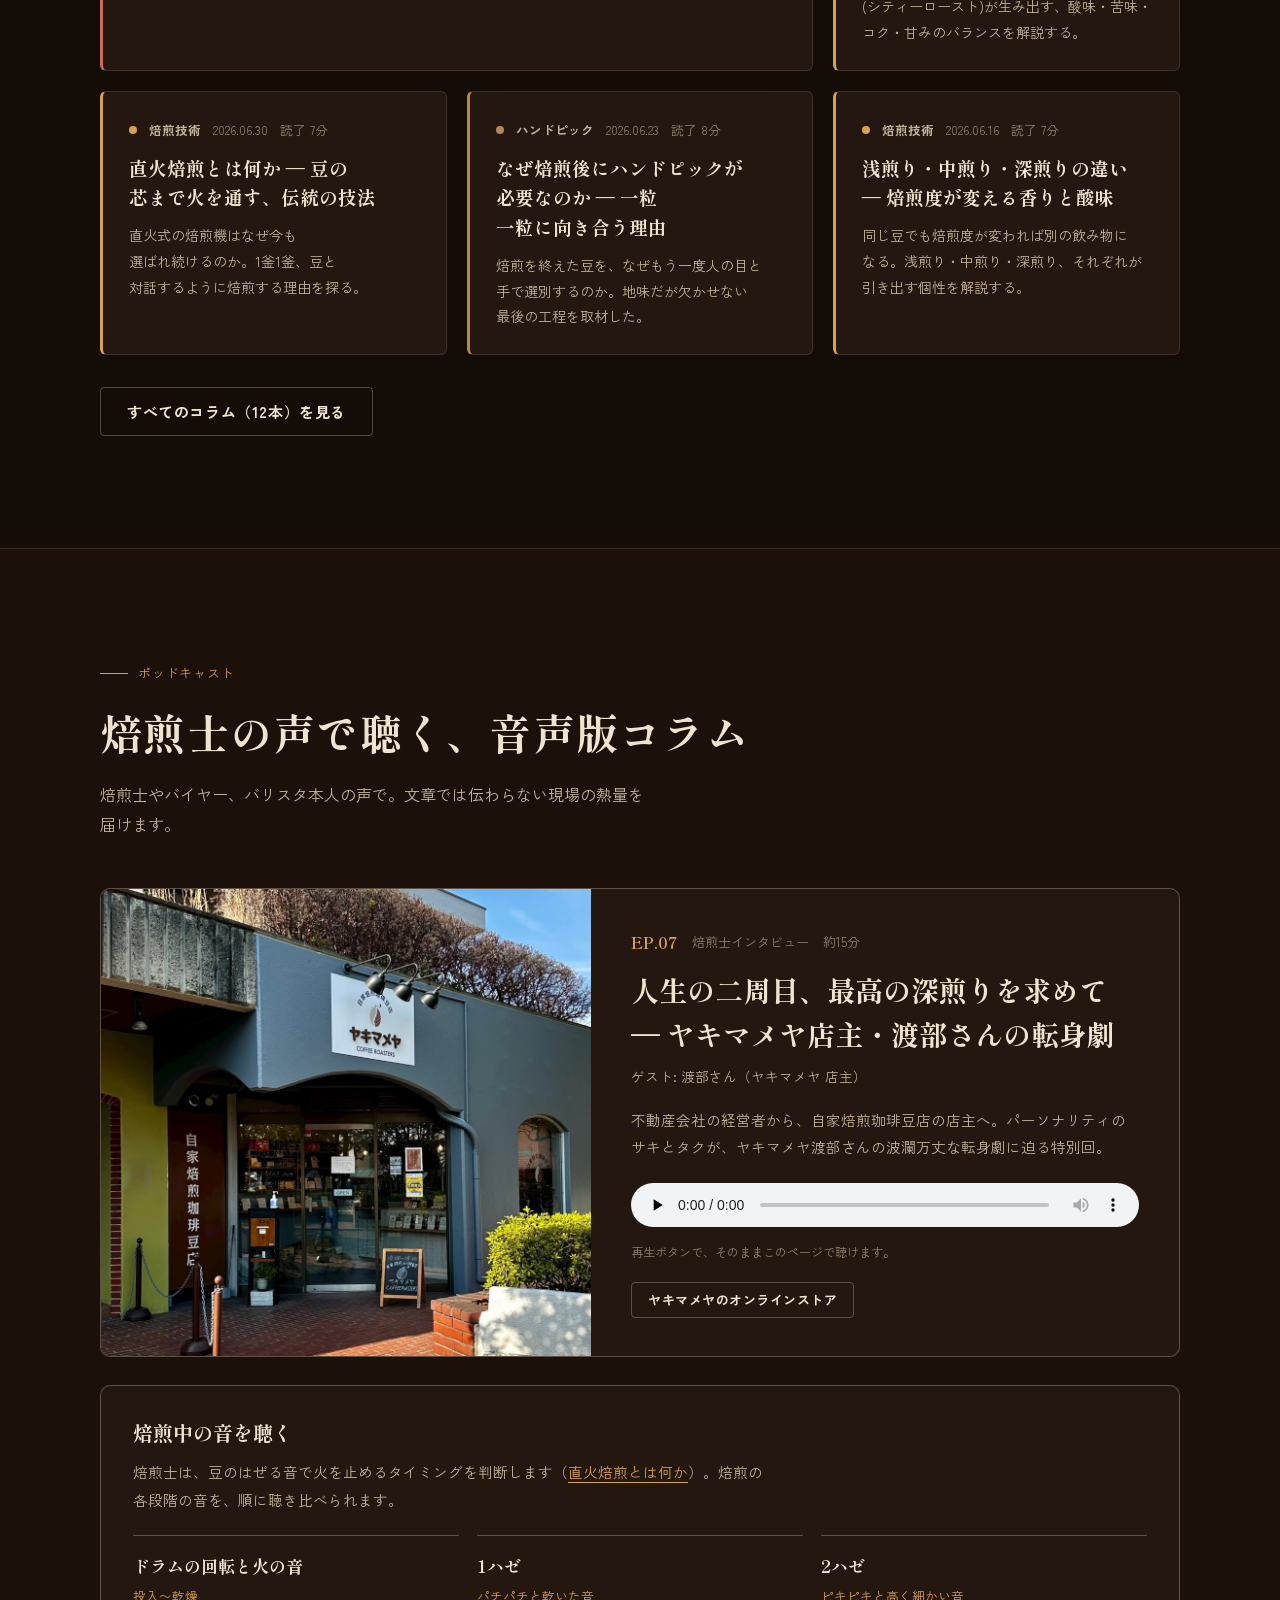
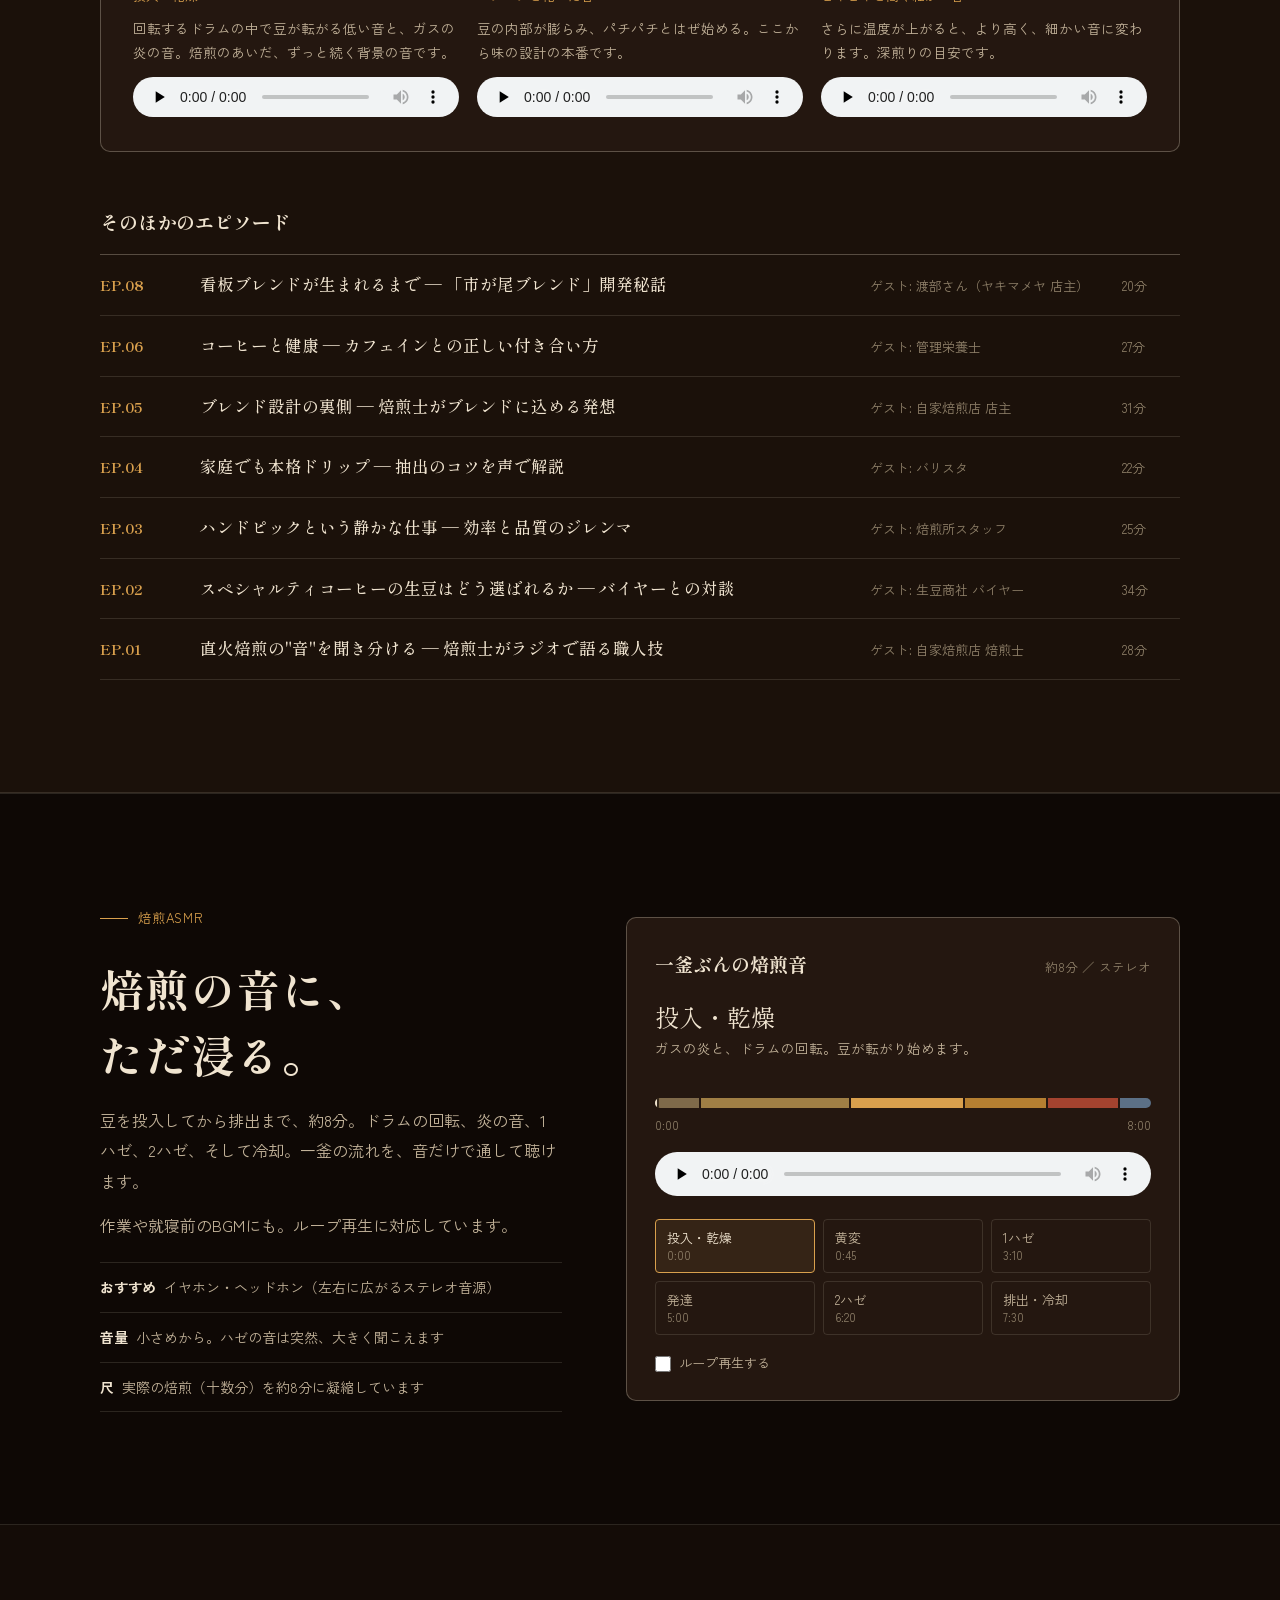
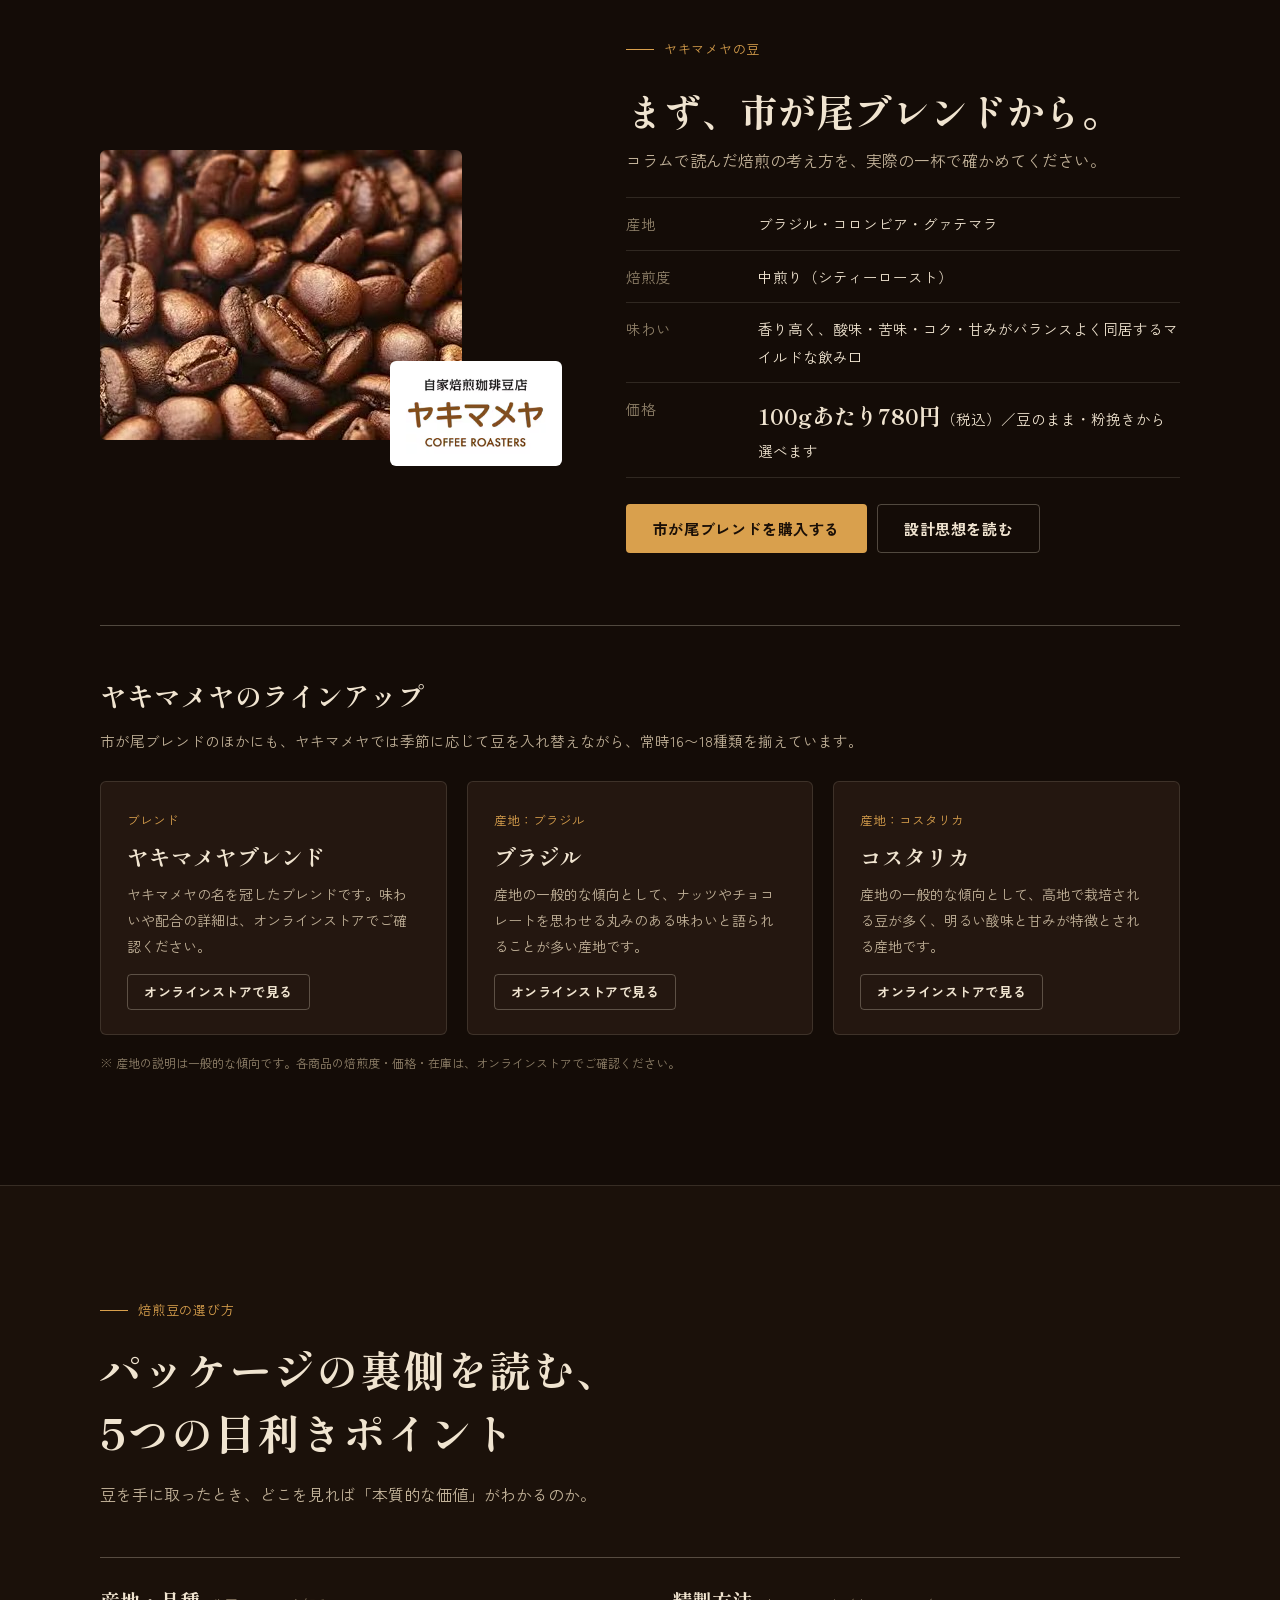
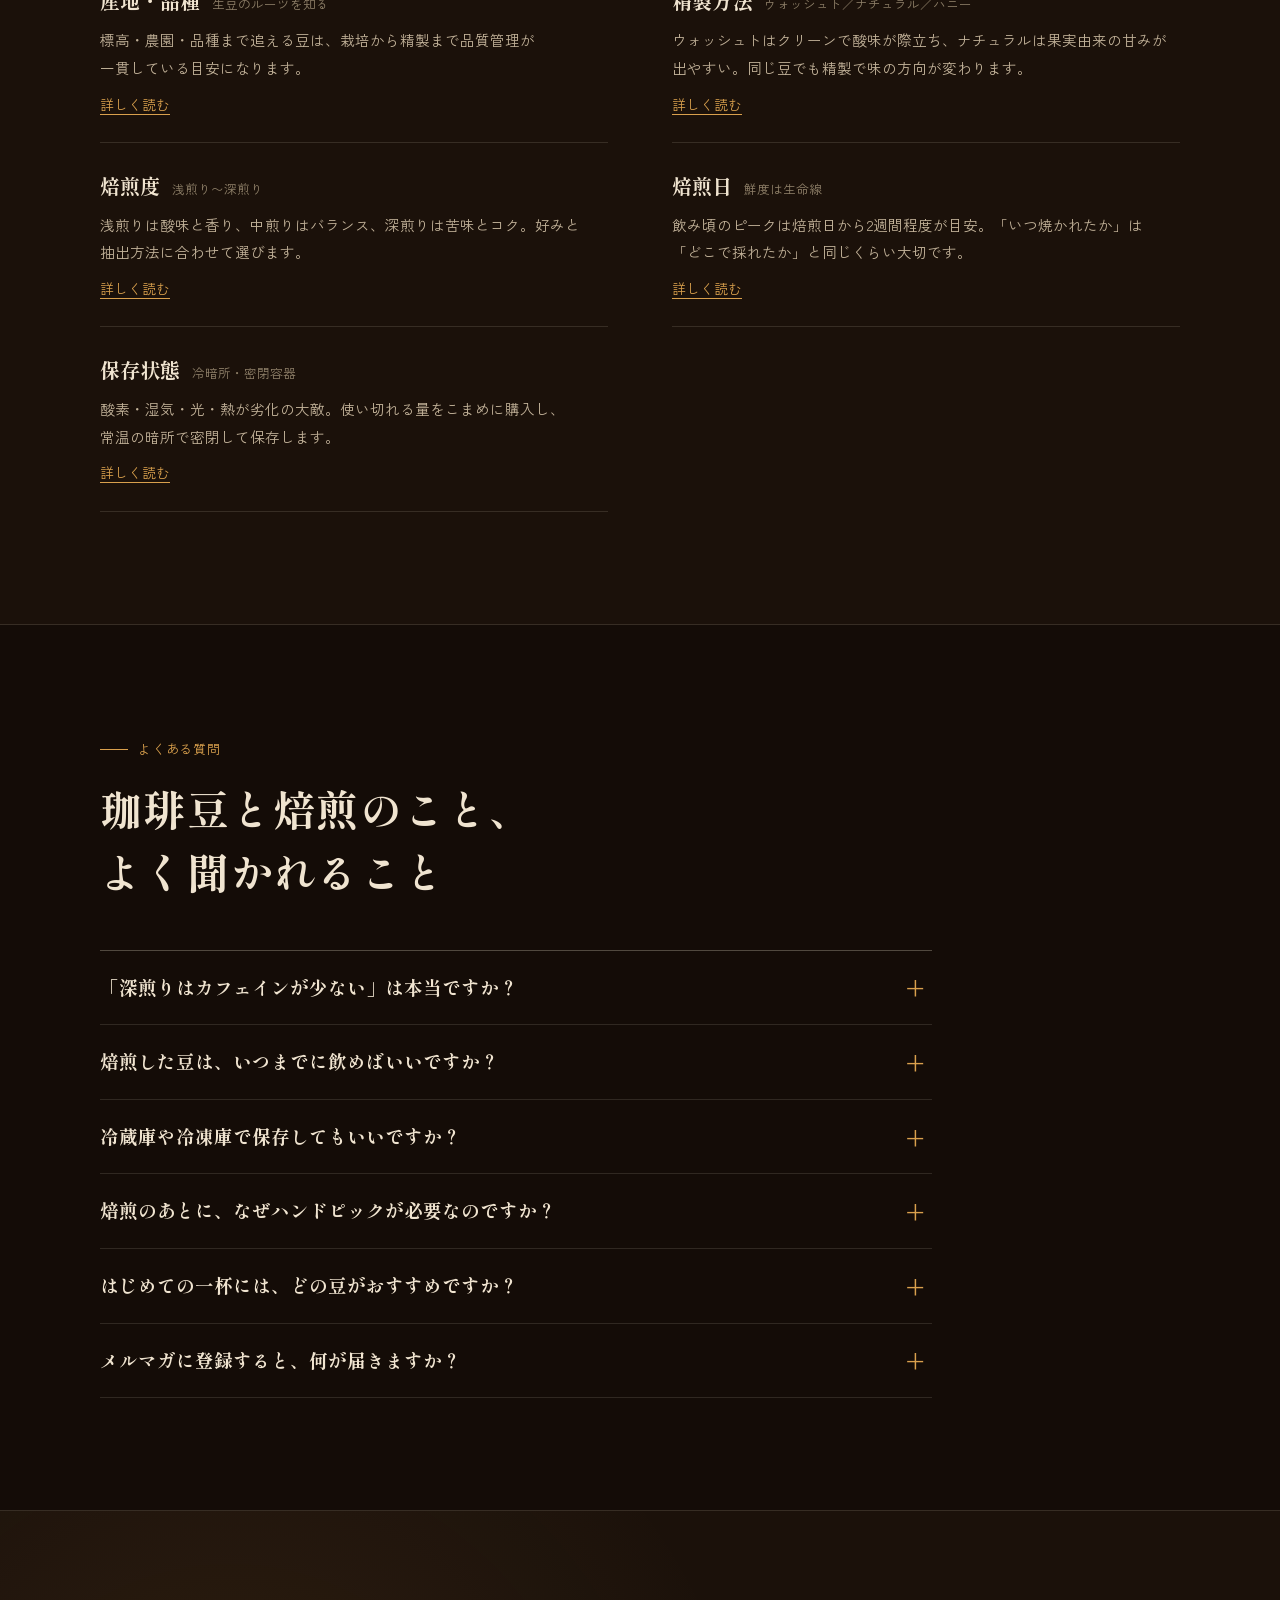
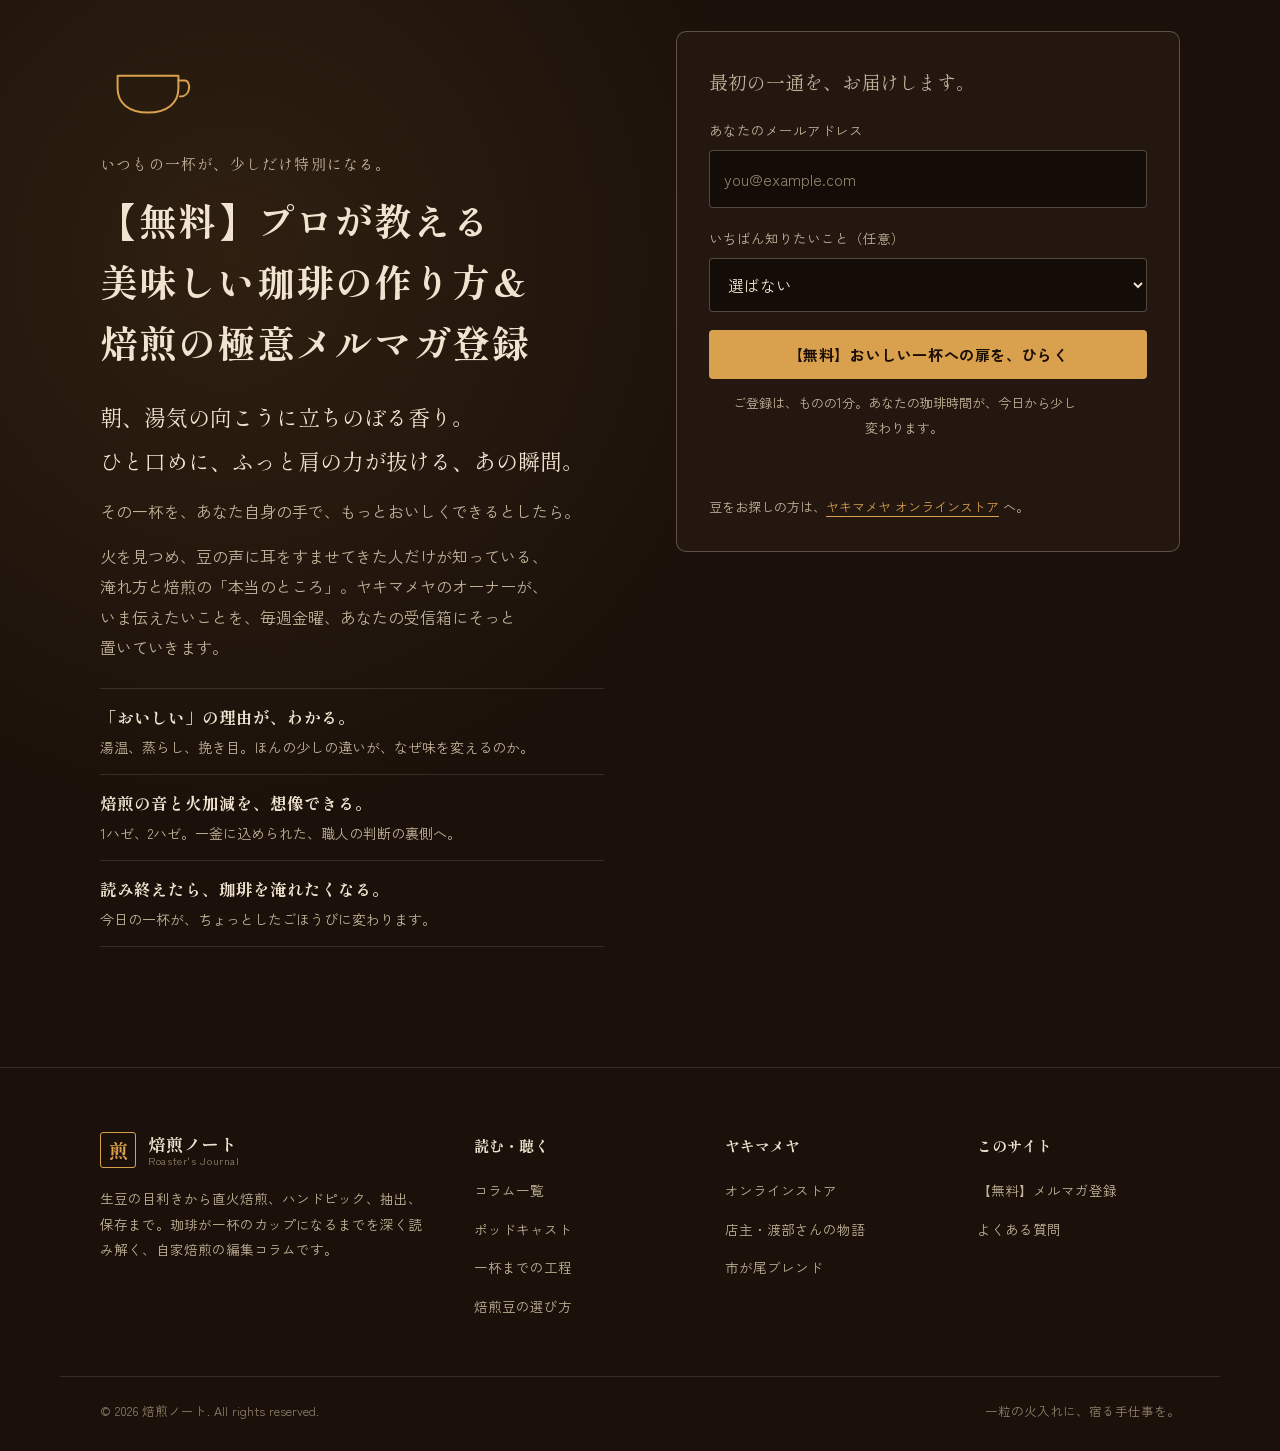
==== commit 8766f5a0: "Add files via upload" ====
--- a/index.html
+++ b/index.html
@@ -409,18 +409,18 @@
 
 <section id="columns" class="sec">
   <div class="wrap">
-    <div class="sh"><div class="sh__lab">コラム</div><h2>焙煎技術から抽出まで、じっくり読む12本</h2><p>カテゴリで絞り込んで、気になるテーマから。毎週金曜に更新しています。</p></div>
+    <div class="sh"><div class="sh__lab">コラム</div><h2>焙煎技術から抽出まで、じっくり読む12本</h2><p>カテゴリで絞り込んで、気になるテーマから。新しい順に並べています。毎週金曜に更新しています。</p></div>
     <div class="filters" id="cfilters" role="group" aria-label="コラムのカテゴリで絞り込む"><button type="button" data-cat="all" aria-pressed="true">すべて</button><button type="button" data-cat="焙煎士インタビュー" aria-pressed="false">焙煎士インタビュー</button><button type="button" data-cat="ブレンド" aria-pressed="false">ブレンド</button><button type="button" data-cat="焙煎技術" aria-pressed="false">焙煎技術</button><button type="button" data-cat="ハンドピック" aria-pressed="false">ハンドピック</button><button type="button" data-cat="生豆・産地" aria-pressed="false">生豆・産地</button><button type="button" data-cat="抽出" aria-pressed="false">抽出</button><button type="button" data-cat="保存" aria-pressed="false">保存</button><button type="button" data-cat="健康効果" aria-pressed="false">健康効果</button></div>
     <div class="cgrid" id="cgrid">
 <a class="ccard ccard--feature" style="--c:var(--wine)" data-cat="焙煎士インタビュー" href="column/watanabe-story-blueprints-to-beans/index.html">
   <span class="ccard__body">
-    <span class="ccard__meta"><span class="catdot"></span><span class="ccard__cat">焙煎士インタビュー</span><span>2026.07.19</span><span>読了 8分</span></span>
+    <span class="ccard__meta"><span class="new">NEW</span><span class="catdot"></span><span class="ccard__cat">焙煎士インタビュー</span><span>2026.07.19</span><span>読了 8分</span></span>
     <h3 class="ccard__title">不動産社長から珈琲焙煎士への転身 ― ヤキマメヤ店主・渡部さんの探究記</h3>
     <p class="ccard__ex">チェーン店の出店仲介をしていた不動産経営者が、コロナ禍のハンドドリップをきっかけにわずか数年でプロの珈琲焙煎士へ。ヤキマメヤ店主・渡部さんの転身記。</p>
   </span><img class="ccard__img" src="images/glossy-beans.jpg" alt="" width="362" height="290" loading="lazy">
 </a><a class="ccard" style="--c:var(--gold)" data-cat="ブレンド" href="column/ichigao-blend-signature/index.html">
   <span class="ccard__body">
-    <span class="ccard__meta"><span class="catdot"></span><span class="ccard__cat">ブレンド</span><span>2026.07.19</span><span>読了 7分</span></span>
+    <span class="ccard__meta"><span class="new">NEW</span><span class="catdot"></span><span class="ccard__cat">ブレンド</span><span>2026.07.19</span><span>読了 7分</span></span>
     <h3 class="ccard__title">看板商品「市が尾ブレンド」に込められた設計思想 ― 中煎りが導く、香りとバランスの一杯</h3>
     <p class="ccard__ex">ブラジル・コロンビア・グァテマラのスペシャルティ豆を組み合わせた、ヤキマメヤの看板ブレンド。中煎り(シティーロースト)が生み出す、酸味・苦味・コク・甘みのバランスを解説する。</p>
   </span>
--- a/assets/base.css
+++ b/assets/base.css
@@ -61,6 +61,7 @@
 .ccard[hidden]{display:none}
 .ccard__body{display:flex;flex-direction:column;flex:1;min-width:0}
 .ccard__meta{display:flex;flex-wrap:wrap;align-items:center;gap:4px 12px;font-size:12.5px;color:var(--ink3);margin-bottom:12px}
+.new{display:inline-block;background:var(--gold);color:#1a0f07;font-size:11px;font-weight:700;letter-spacing:.08em;line-height:1;padding:4px 7px 3px;border-radius:3px}
 .ccard__cat{color:var(--ink2);font-weight:700}
 .ccard__title{font-family:var(--serif);font-size:18.5px;line-height:1.6;font-weight:700;margin-bottom:10px}
 .ccard__ex{font-size:14px;color:var(--ink2);line-height:1.85}
